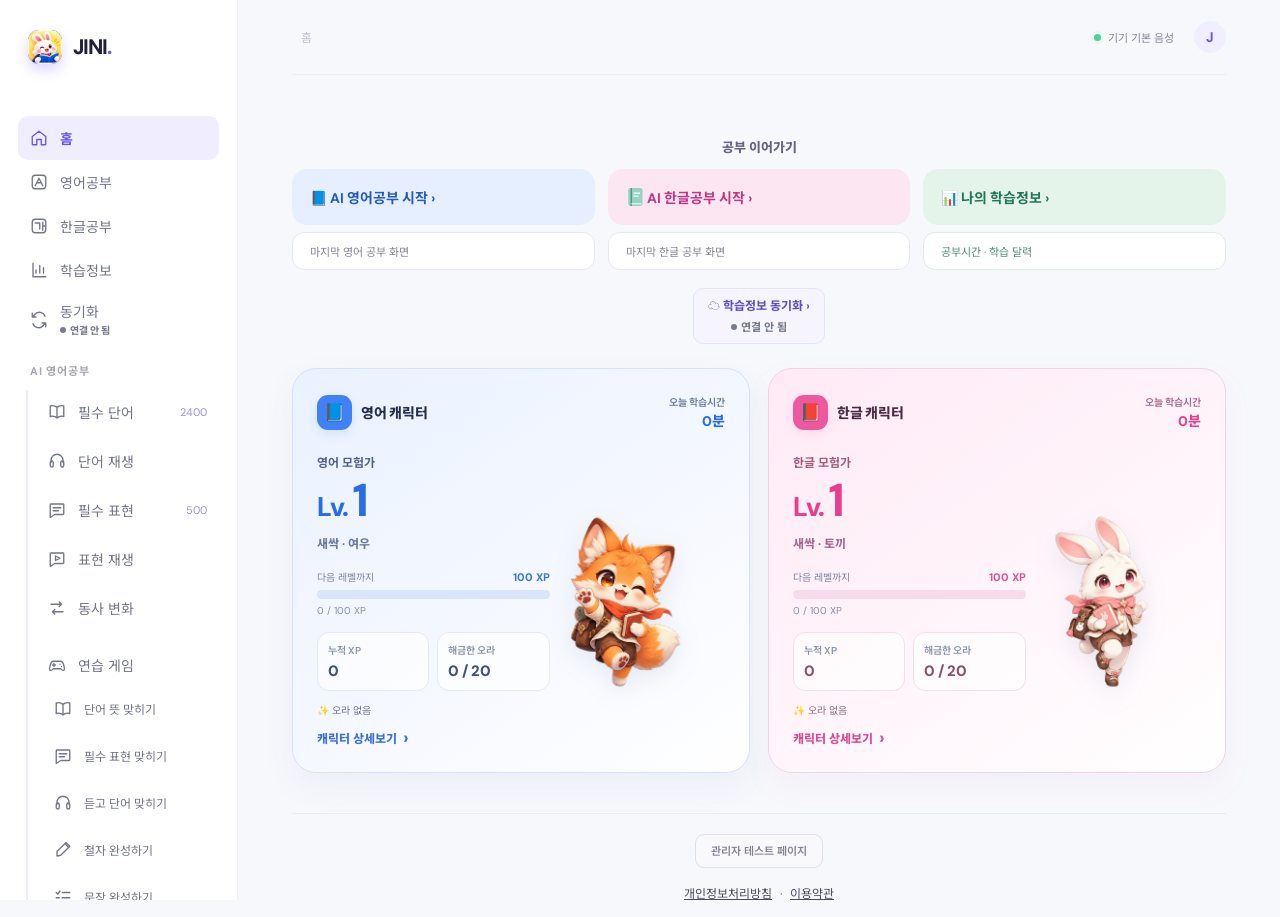
==== index.html @ 2d38d126 "Refresh main page admin script to load petal-only aura test" ====
<!doctype html>
<html lang="ko">
<head>
  <meta charset="utf-8">
  <meta name="viewport" content="width=device-width, initial-scale=1">
  <meta name="theme-color" content="#6958e8">
  <link rel="manifest" href="manifest.webmanifest?v=20261019-bunny-v1">
  <link rel="icon" type="image/svg+xml" href="icons/jini-bunny.svg?v=20261019-bunny-v1">
  <title>JINI — 영어·한글 공부</title>
  <link rel="preconnect" href="https://fonts.googleapis.com">
  <link rel="preconnect" href="https://fonts.gstatic.com" crossorigin>
  <link href="https://fonts.googleapis.com/css2?family=DM+Sans:wght@400;500;600;700;800&family=Noto+Sans+KR:wght@400;500;600;700;800&display=swap" rel="stylesheet">
  <link rel="stylesheet" href="styles.css?v=20261021-home-tabs-info-sync-v1">
  <link rel="stylesheet" href="korean-game.css?v=20261021-page-bottom-spacing-v1">
  <link rel="stylesheet" href="english-game.css?v=20261021-page-bottom-spacing-v1">
  <link rel="stylesheet" href="game-character.css?v=20261018-growth-aura-1">
  <link rel="stylesheet" href="game-character-aura.css?v=20261018-aura-2">
  <link rel="stylesheet" href="game-character-reward.css?v=20261018-reward-demo-v1">
  <link rel="stylesheet" href="home-characters.css?v=20261021-home-time-heading-v2">
  <link rel="stylesheet" href="study-time.css?v=20261021-study-info-tab-visible-v2">
  <link rel="stylesheet" href="jini-chrome-launch.css?v=20261018-number-left-v1">
  <link rel="stylesheet" href="jini-install.css?v=20261018-number-left-v1">
  <link rel="stylesheet" href="jini-address-bar.css?v=20261018-standalone-address-v1">
  <link rel="stylesheet" href="admin-preview.css?v=20261021-admin-footer-v2">
  <link rel="stylesheet" href="english-expressions.css?v=20261021-page-bottom-spacing-v1">
  <link rel="stylesheet" href="opic.css?v=20261021-page-bottom-spacing-v1">
  <link rel="stylesheet" href="opic-mock.css?v=20261021-page-bottom-spacing-v1">
  <link rel="stylesheet" href="jini-sync.css?v=20261021-usage-breakdown-v1">
  <link rel="stylesheet" href="navigation.css?v=20261021-site-data-usage-v1">
</head>
<body>
  <div class="app-shell">
    <aside class="sidebar" data-study="home">
      <a class="brand" href="#" aria-label="JINI 홈">
        <span class="brand-mark"><img class="brand-bunny" src="icons/jini-bunny.svg?v=20261019-bunny-v1" width="34" height="34" alt="" aria-hidden="true"></span>
        <span>JINI<span class="brand-dot">.</span></span>
      </a>

      <nav class="home-nav" aria-label="기본 메뉴">
        <button class="nav-item active" data-page="home">
          <span class="nav-icon" aria-hidden="true"><svg viewBox="0 0 24 24" fill="none" stroke="currentColor" stroke-width="1.8" stroke-linecap="round" stroke-linejoin="round" focusable="false"><path d="m3 10 9-7 9 7v10a1 1 0 0 1-1 1h-5v-7H9v7H4a1 1 0 0 1-1-1Z"/></svg></span><span>홈</span>
        </button>
        <button class="nav-item home-study-shortcut" data-page="study-menu" type="button">
          <span class="nav-icon" aria-hidden="true"><svg viewBox="0 0 24 24" fill="none" stroke="currentColor" stroke-width="1.8" stroke-linecap="round" stroke-linejoin="round" focusable="false"><rect x="3" y="3" width="18" height="18" rx="4"/><path d="m7 17 5-10 5 10M9 13h6"/></svg></span><span>영어공부</span>
        </button>
        <button class="nav-item home-study-shortcut" data-page="ko-study-menu" type="button">
          <span class="nav-icon" aria-hidden="true"><svg viewBox="0 0 24 24" fill="none" stroke="currentColor" stroke-width="1.8" stroke-linecap="round" stroke-linejoin="round" focusable="false"><rect x="3" y="3" width="18" height="18" rx="4"/><path d="M7 8h6v8M17 7v11m0-6h3"/></svg></span><span>한글공부</span>
        </button>
        <button class="nav-item home-study-info-link" data-page="study-info" type="button" aria-label="나의 학습정보 열기">
          <span class="nav-icon" aria-hidden="true"><svg viewBox="0 0 24 24" fill="none" stroke="currentColor" stroke-width="1.8" stroke-linecap="round" stroke-linejoin="round" focusable="false"><path d="M4 3v18h17M8 16v-4m5 4V6m5 10V9"/></svg></span><span>학습정보</span>
        </button>
        <button class="nav-item home-sync-link" data-page="sync" type="button" data-sync-state="disconnected" aria-label="학습정보 동기화 열기">
          <span class="nav-icon" aria-hidden="true"><svg viewBox="0 0 24 24" fill="none" stroke="currentColor" stroke-width="1.8" stroke-linecap="round" stroke-linejoin="round" focusable="false"><path d="M20 7a8 8 0 0 0-14-2L3 8m0-5v5h5M4 17a8 8 0 0 0 14 2l3-3m0 5v-5h-5"/></svg></span>
          <span class="home-sync-label">
            <span class="home-sync-title">동기화</span>
            <small id="jini-sync-menu-status" class="home-sync-status" aria-live="polite">연결 안 됨</small>
          </span>
        </button>
      </nav>
      <div class="menu-label study-menu-label" id="english-menu-label">AI 영어공부</div>
      <nav class="main-nav study-menu" id="english-study-menu" aria-label="AI 영어공부 메뉴">
        <div class="nav-submenu" role="group" aria-label="AI 영어공부 하위 메뉴">
          <button class="nav-item" data-page="vocabulary">
            <span class="nav-icon" aria-hidden="true"><svg viewBox="0 0 24 24" fill="none" stroke="currentColor" stroke-width="1.8" stroke-linecap="round" stroke-linejoin="round" focusable="false"><path d="M12 5v15M3 4c4-1 7 0 9 2 2-2 5-3 9-2v14c-4-1-7 0-9 2-2-2-5-3-9-2Z"/></svg></span><span>필수 단어</span><span class="nav-count" id="nav-total-count">2400</span>
          </button>
          <button class="nav-item" data-page="player">
            <span class="nav-icon" aria-hidden="true"><svg viewBox="0 0 24 24" fill="none" stroke="currentColor" stroke-width="1.8" stroke-linecap="round" stroke-linejoin="round" focusable="false"><path d="M4 14v-3a8 8 0 0 1 16 0v3"/><rect x="3" y="12" width="4" height="8" rx="2"/><rect x="17" y="12" width="4" height="8" rx="2"/></svg></span><span>단어 재생</span>
          </button>
          <button class="nav-item" data-page="english-expressions" type="button">
            <span class="nav-icon" aria-hidden="true"><svg viewBox="0 0 24 24" fill="none" stroke="currentColor" stroke-width="1.8" stroke-linecap="round" stroke-linejoin="round" focusable="false"><path d="M4 4h16a1 1 0 0 1 1 1v12a1 1 0 0 1-1 1H9l-6 4V5a1 1 0 0 1 1-1Z"/><path d="M7 9h10M7 13h7"/></svg></span><span>필수 표현</span><span class="nav-count">500</span>
          </button>
          <button class="nav-item" data-page="english-expression-player" type="button">
            <span class="nav-icon" aria-hidden="true"><svg viewBox="0 0 24 24" fill="none" stroke="currentColor" stroke-width="1.8" stroke-linecap="round" stroke-linejoin="round" focusable="false"><path d="M4 4h16a1 1 0 0 1 1 1v12a1 1 0 0 1-1 1H9l-6 4V5a1 1 0 0 1 1-1Z"/><path d="m10 8 6 3-6 3Z"/></svg></span><span>표현 재생</span>
          </button>
          <button class="nav-item" data-page="verb-forms">
            <span class="nav-icon" aria-hidden="true"><svg viewBox="0 0 24 24" fill="none" stroke="currentColor" stroke-width="1.8" stroke-linecap="round" stroke-linejoin="round" focusable="false"><path d="M4 7h14l-3-3m3 3-3 3M20 17H6l3-3m-3 3 3 3"/></svg></span><span>동사 변화</span>
          </button>
          <div class="practice-menu-group" role="group" data-practice="english" aria-label="연습 게임 유형별 선택">
            <div class="practice-menu-header">
              <button class="nav-item" data-page="english-game" type="button"><span class="nav-icon" aria-hidden="true"><svg viewBox="0 0 24 24" fill="none" stroke="currentColor" stroke-width="1.8" stroke-linecap="round" stroke-linejoin="round" focusable="false"><path d="M7 7h10c3 0 4 3 5 10 0 3-3 3-5 0H7c-2 3-5 3-5 0 1-7 2-10 5-10Z"/><path d="M6 12h4m-2-2v4M16 11h.01M18 14h.01"/></svg></span><span>연습 게임</span></button>
              <button class="practice-menu-toggle" type="button" aria-expanded="false" aria-label="연습 게임 하위 메뉴 열기" aria-controls="english-game-menu-children"><span aria-hidden="true">▾</span></button>
            </div>
            <div class="practice-menu-children" id="english-game-menu-children" role="group" aria-label="연습 게임 하위 메뉴">
              <button class="nav-item practice-menu-child" data-page="english-game" data-game-mode="word" type="button"><span class="nav-icon" aria-hidden="true"><svg viewBox="0 0 24 24" fill="none" stroke="currentColor" stroke-width="1.8" stroke-linecap="round" stroke-linejoin="round" focusable="false"><path d="M12 5v15M3 4c4-1 7 0 9 2 2-2 5-3 9-2v14c-4-1-7 0-9 2-2-2-5-3-9-2Z"/></svg></span><span>단어 뜻 맞히기</span></button>
              <button class="nav-item practice-menu-child" data-page="english-game" data-game-mode="expression" type="button"><span class="nav-icon" aria-hidden="true"><svg viewBox="0 0 24 24" fill="none" stroke="currentColor" stroke-width="1.8" stroke-linecap="round" stroke-linejoin="round" focusable="false"><path d="M4 4h16a1 1 0 0 1 1 1v12a1 1 0 0 1-1 1H9l-6 4V5a1 1 0 0 1 1-1Z"/><path d="M7 9h10M7 13h7"/></svg></span><span>필수 표현 맞히기</span></button>
              <button class="nav-item practice-menu-child" data-page="english-game" data-game-mode="listen" type="button"><span class="nav-icon" aria-hidden="true"><svg viewBox="0 0 24 24" fill="none" stroke="currentColor" stroke-width="1.8" stroke-linecap="round" stroke-linejoin="round" focusable="false"><path d="M4 14v-3a8 8 0 0 1 16 0v3"/><rect x="3" y="12" width="4" height="8" rx="2"/><rect x="17" y="12" width="4" height="8" rx="2"/></svg></span><span>듣고 단어 맞히기</span></button>
              <button class="nav-item practice-menu-child" data-page="english-game" data-game-mode="spelling" type="button"><span class="nav-icon" aria-hidden="true"><svg viewBox="0 0 24 24" fill="none" stroke="currentColor" stroke-width="1.8" stroke-linecap="round" stroke-linejoin="round" focusable="false"><path d="m15 4 5 5M4 20l5-1L21 7l-5-5L4 14Z"/></svg></span><span>철자 완성하기</span></button>
              <button class="nav-item practice-menu-child" data-page="english-game" data-game-mode="sentence" type="button"><span class="nav-icon" aria-hidden="true"><svg viewBox="0 0 24 24" fill="none" stroke="currentColor" stroke-width="1.8" stroke-linecap="round" stroke-linejoin="round" focusable="false"><path d="m3 6 2 2 3-4M11 6h10M3 13h4m4 0h10M3 20h4m4 0h10"/></svg></span><span>문장 완성하기</span></button>
              <button class="nav-item practice-menu-child" data-page="english-game" data-game-mode="speaking" type="button"><span class="nav-icon" aria-hidden="true"><svg viewBox="0 0 24 24" fill="none" stroke="currentColor" stroke-width="1.8" stroke-linecap="round" stroke-linejoin="round" focusable="false"><rect x="9" y="2" width="6" height="13" rx="3"/><path d="M5 10v2a7 7 0 0 0 14 0v-2M12 19v3m-4 0h8"/></svg></span><span>발음·회화 챌린지</span></button>
              <button class="nav-item practice-menu-child" data-page="english-game" data-game-mode="review" type="button"><span class="nav-icon" aria-hidden="true"><svg viewBox="0 0 24 24" fill="none" stroke="currentColor" stroke-width="1.8" stroke-linecap="round" stroke-linejoin="round" focusable="false"><path d="M4 8V3m0 5h5M4 8a9 9 0 1 1-1 8"/><path d="m9 12 2 2 4-4"/></svg></span><span>오답 복습</span></button>
              <button class="nav-item practice-menu-child" data-page="english-game" data-game-mode="remind" type="button"><span class="nav-icon" aria-hidden="true"><svg viewBox="0 0 24 24" fill="none" stroke="currentColor" stroke-width="1.8" stroke-linecap="round" stroke-linejoin="round" focusable="false"><path d="M3 7h16l-3-3m3 3-3 3M21 17H5l3-3m-3 3 3 3"/></svg></span><span>리마인드</span></button>
            </div>
          </div>
          <div class="opic-menu-group" role="group" aria-label="스피킹 대비 학습">
            <div class="opic-menu-header">
              <button class="nav-item" data-page="speaking" type="button">
                <span class="nav-icon" aria-hidden="true"><svg viewBox="0 0 24 24" fill="none" stroke="currentColor" stroke-width="1.8" stroke-linecap="round" stroke-linejoin="round" focusable="false"><rect x="9" y="2" width="6" height="13" rx="3"/><path d="M5 10v2a7 7 0 0 0 14 0v-2M12 19v3m-4 0h8"/></svg></span><span>스피킹 대비</span>
              </button>
              <button class="opic-menu-toggle" type="button" aria-label="스피킹 대비 하위 메뉴 열기" aria-expanded="false" aria-controls="opic-menu-children">
                <span aria-hidden="true">▾</span>
              </button>
            </div>
            <div class="opic-menu-children" id="opic-menu-children" role="group" aria-label="스피킹 대비 하위 메뉴">
              <button class="nav-item opic-menu-child" data-page="opic-basic" type="button">
                <span class="nav-icon" aria-hidden="true"><svg viewBox="0 0 24 24" fill="none" stroke="currentColor" stroke-width="1.8" stroke-linecap="round" stroke-linejoin="round" focusable="false"><path d="m15 4 5 5M4 20l5-1L21 7l-5-5L4 14Z"/></svg></span><span>기초 답변 훈련</span>
              </button>
              <button class="nav-item opic-menu-child" data-page="opic" type="button">
                <span class="nav-icon" aria-hidden="true"><svg viewBox="0 0 24 24" fill="none" stroke="currentColor" stroke-width="1.8" stroke-linecap="round" stroke-linejoin="round" focusable="false"><path d="m3 6 2 2 3-4M11 6h10M3 13h4m4 0h10M3 20h4m4 0h10"/></svg></span><span>주제별 질문 목록</span>
              </button>
              <button class="nav-item opic-menu-child" data-page="opic-mock" type="button">
                <span class="nav-icon" aria-hidden="true"><svg viewBox="0 0 24 24" fill="none" stroke="currentColor" stroke-width="1.8" stroke-linecap="round" stroke-linejoin="round" focusable="false"><circle cx="12" cy="12" r="9"/><path d="M12 7v5l3 2"/></svg></span><span>실전 연습</span><span class="nav-count">15</span>
              </button>
            </div>
          </div>
        </div>
      </nav>
      <div class="menu-label study-menu-label" id="korean-menu-label">AI 한글공부</div>
      <nav class="main-nav study-menu" id="korean-study-menu" aria-label="AI 한글공부 메뉴">
        <div class="nav-submenu" role="group" aria-label="AI 한글공부 하위 메뉴">
          <button class="nav-item" data-page="ko-vocabulary">
            <span class="nav-icon" aria-hidden="true"><svg viewBox="0 0 24 24" fill="none" stroke="currentColor" stroke-width="1.8" stroke-linecap="round" stroke-linejoin="round" focusable="false"><path d="M12 5v15M3 4c4-1 7 0 9 2 2-2 5-3 9-2v14c-4-1-7 0-9 2-2-2-5-3-9-2Z"/></svg></span><span>필수 단어</span><span class="nav-count" id="nav-korean-count">763</span>
          </button>
          <button class="nav-item" data-page="ko-player">
            <span class="nav-icon" aria-hidden="true"><svg viewBox="0 0 24 24" fill="none" stroke="currentColor" stroke-width="1.8" stroke-linecap="round" stroke-linejoin="round" focusable="false"><path d="M4 14v-3a8 8 0 0 1 16 0v3"/><rect x="3" y="12" width="4" height="8" rx="2"/><rect x="17" y="12" width="4" height="8" rx="2"/></svg></span><span>단어 재생</span>
          </button>
          <button class="nav-item" data-page="ko-expressions">
            <span class="nav-icon" aria-hidden="true"><svg viewBox="0 0 24 24" fill="none" stroke="currentColor" stroke-width="1.8" stroke-linecap="round" stroke-linejoin="round" focusable="false"><path d="M4 4h16a1 1 0 0 1 1 1v12a1 1 0 0 1-1 1H9l-6 4V5a1 1 0 0 1 1-1Z"/><path d="M7 9h10M7 13h7"/></svg></span><span>일상생활 표현</span><span class="nav-count" id="nav-korean-expression-count">700</span>
          </button>
          <button class="nav-item" data-page="ko-expression-player">
            <span class="nav-icon" aria-hidden="true"><svg viewBox="0 0 24 24" fill="none" stroke="currentColor" stroke-width="1.8" stroke-linecap="round" stroke-linejoin="round" focusable="false"><path d="M4 4h16a1 1 0 0 1 1 1v12a1 1 0 0 1-1 1H9l-6 4V5a1 1 0 0 1 1-1Z"/><path d="m10 8 6 3-6 3Z"/></svg></span><span>표현 재생</span>
          </button>
          <div class="practice-menu-group" role="group" data-practice="korean" aria-label="연습 게임 유형별 선택">
            <div class="practice-menu-header">
              <button class="nav-item" data-page="ko-game" type="button"><span class="nav-icon" aria-hidden="true"><svg viewBox="0 0 24 24" fill="none" stroke="currentColor" stroke-width="1.8" stroke-linecap="round" stroke-linejoin="round" focusable="false"><path d="M7 7h10c3 0 4 3 5 10 0 3-3 3-5 0H7c-2 3-5 3-5 0 1-7 2-10 5-10Z"/><path d="M6 12h4m-2-2v4M16 11h.01M18 14h.01"/></svg></span><span>연습 게임</span></button>
              <button class="practice-menu-toggle" type="button" aria-expanded="false" aria-label="연습 게임 하위 메뉴 열기" aria-controls="korean-game-menu-children"><span aria-hidden="true">▾</span></button>
            </div>
            <div class="practice-menu-children" id="korean-game-menu-children" role="group" aria-label="연습 게임 하위 메뉴">
              <button class="nav-item practice-menu-child" data-page="ko-game" data-game-mode="word" type="button"><span class="nav-icon" aria-hidden="true"><svg viewBox="0 0 24 24" fill="none" stroke="currentColor" stroke-width="1.8" stroke-linecap="round" stroke-linejoin="round" focusable="false"><path d="M12 5v15M3 4c4-1 7 0 9 2 2-2 5-3 9-2v14c-4-1-7 0-9 2-2-2-5-3-9-2Z"/></svg></span><span>단어 뜻 맞히기</span></button>
              <button class="nav-item practice-menu-child" data-page="ko-game" data-game-mode="sound" type="button"><span class="nav-icon" aria-hidden="true"><svg viewBox="0 0 24 24" fill="none" stroke="currentColor" stroke-width="1.8" stroke-linecap="round" stroke-linejoin="round" focusable="false"><path d="M4 14v-3a8 8 0 0 1 16 0v3"/><rect x="3" y="12" width="4" height="8" rx="2"/><rect x="17" y="12" width="4" height="8" rx="2"/></svg></span><span>발음 듣고 맞히기</span></button>
              <button class="nav-item practice-menu-child" data-page="ko-game" data-game-mode="pron" type="button"><span class="nav-icon" aria-hidden="true"><svg viewBox="0 0 24 24" fill="none" stroke="currentColor" stroke-width="1.8" stroke-linecap="round" stroke-linejoin="round" focusable="false"><rect x="9" y="2" width="6" height="13" rx="3"/><path d="M5 10v2a7 7 0 0 0 14 0v-2M12 19v3m-4 0h8"/></svg></span><span>발음 따라 말하기</span></button>
              <button class="nav-item practice-menu-child" data-page="ko-game" data-game-mode="dialog" type="button"><span class="nav-icon" aria-hidden="true"><svg viewBox="0 0 24 24" fill="none" stroke="currentColor" stroke-width="1.8" stroke-linecap="round" stroke-linejoin="round" focusable="false"><path d="M4 4h16a1 1 0 0 1 1 1v12a1 1 0 0 1-1 1H9l-6 4V5a1 1 0 0 1 1-1Z"/><path d="M7 9h10M7 13h7"/></svg></span><span>실전 회화</span></button>
              <button class="nav-item practice-menu-child" data-page="ko-game" data-game-mode="review" type="button"><span class="nav-icon" aria-hidden="true"><svg viewBox="0 0 24 24" fill="none" stroke="currentColor" stroke-width="1.8" stroke-linecap="round" stroke-linejoin="round" focusable="false"><path d="M4 8V3m0 5h5M4 8a9 9 0 1 1-1 8"/><path d="m9 12 2 2 4-4"/></svg></span><span>오답 복습</span></button>
              <button class="nav-item practice-menu-child" data-page="ko-game" data-game-mode="remind" type="button"><span class="nav-icon" aria-hidden="true"><svg viewBox="0 0 24 24" fill="none" stroke="currentColor" stroke-width="1.8" stroke-linecap="round" stroke-linejoin="round" focusable="false"><path d="M3 7h16l-3-3m3 3-3 3M21 17H5l3-3m-3 3 3 3"/></svg></span><span>리마인드</span></button>
            </div>
          </div>
        </div>
      </nav>

      <div class="sidebar-note">
        <span class="note-icon">✦</span>
        <strong>매일 조금씩</strong>
        <p>오늘의 단어를 듣고<br>소리 내어 따라 해 보세요.</p>
      </div>
      <div class="sidebar-foot" id="sidebar-foot">YOUR DAILY ENGLISH<br><span>기초부터 차근차근</span></div>
    </aside>

    <main class="main-content">
      <div class="jini-address-bar" id="jini-address-bar" role="navigation" aria-label="JINI 앱 주소창" hidden>
        <button class="jini-address-icon" id="jini-address-back" type="button" aria-label="이전 페이지" title="뒤로가기">‹</button>
        <form class="jini-address-form" id="jini-address-form" aria-label="웹 주소 입력 및 이동">
          <input class="jini-address-field" id="jini-address-input" type="text" inputmode="url" aria-label="웹 주소" spellcheck="false" autocomplete="off" autocapitalize="off" autocorrect="off" value="https://16jweb.github.io/JINI/">
          <button class="jini-address-go" type="submit" aria-label="입력한 주소로 이동" title="주소로 이동">이동</button>
        </form>
        <button class="jini-address-icon" id="jini-address-reload" type="button" aria-label="새로고침" title="새로고침">↻</button>
        <button class="jini-address-icon" id="jini-address-copy" type="button" aria-label="현재 주소 복사" title="주소 복사">⧉</button>
        <p class="jini-address-feedback" id="jini-address-feedback" role="status" aria-live="polite"></p>
      </div>
      <header class="topbar">
        <div class="topbar-start">
          <div class="breadcrumb"><span class="breadcrumb-root" id="breadcrumb-section">홈</span><span id="breadcrumb-divider" hidden> / </span><strong id="breadcrumb-level"></strong></div>
        </div>
        <div class="top-actions">
          <button class="study-sync-link" data-page="sync" type="button" data-sync-state="disconnected" aria-label="학습정보 동기화 열기"><span>☁ 동기화</span><small id="study-sync-status" class="home-sync-status" aria-live="polite">연결 안 됨</small></button>
          <span class="voice-status"><i></i> 기기 기본 음성</span>
          <button class="profile" aria-label="프로필">J</button>
        </div>
      </header>

      <section class="home-section" id="home-section">
        <div class="jini-home-wrap">
          <div class="jini-home-tools" role="group" aria-label="브라우저 및 홈 화면 바로가기">
          <div id="jini-chrome-launch" class="jini-chrome-launch" hidden>
            <div class="jini-chrome-intro" hidden>
              <strong>🔊 음성 학습은 Chrome 브라우저를 권장해요</strong>
              <p>재생이 끊기거나 반복 횟수가 달라지면 Chrome에서 열어 보세요.</p>
              <p id="jini-kakao-notice" hidden>카카오톡 내부 브라우저에서는 음성 재생이 불안정할 수 있어요.</p>
            </div>
            <a id="jini-open-chrome" class="jini-chrome-open" href="https://16jweb.github.io/JINI/" aria-label="1. 크롬에서 열기">1. 🌐 크롬에서 열기</a>
            <div id="jini-chrome-help" class="jini-chrome-help" hidden>
              <p>Chrome이 열리지 않나요? 카카오톡 화면의 <b>⋯ 메뉴 → 다른 브라우저로 열기</b>를 선택하거나, 링크를 복사해 Chrome 주소창에 붙여넣어 주세요.</p>
              <button id="jini-chrome-copy" class="jini-chrome-copy" type="button">🔗 링크 복사</button>
              <span id="jini-chrome-copy-status" class="jini-chrome-copy-status" role="status" aria-live="polite"></span>
            </div>
          </div>
          <div id="jini-install-panel" class="jini-install-panel" hidden>
            <div class="jini-install-copy" hidden>
              <strong>📲 JINI를 휴대폰 홈 화면에 추가하세요</strong>
              <span>앱처럼 아이콘을 눌러 바로 공부할 수 있어요.</span>
            </div>
            <button type="button" id="jini-install-button" class="jini-install-button">2. ＋ 홈 화면에 추가</button>
            <div id="jini-install-guide" class="jini-install-guide" hidden>
              <p id="jini-install-guide-text"></p>
              <span id="jini-install-status" class="jini-install-status" role="status" aria-live="polite"></span>
            </div>
          </div>
          </div>
          <strong class="jini-home-actions-title">공부 이어가기</strong>
          <div class="home-study-tabs" role="group" aria-label="공부할 언어 선택">
            <div class="home-study-choice">
              <button class="home-start-button" id="start-learning" type="button" data-page="study-menu">📘 AI 영어공부 시작 ›</button>
              <button class="home-resume-button" id="resume-english-study" type="button" data-resume-study="english">마지막 영어 공부 화면</button>
            </div>
            <div class="home-study-choice">
              <button class="home-start-button" id="start-korean-learning" type="button" data-page="ko-study-menu"><span class="korean-book-icon" aria-hidden="true"><svg viewBox="0 0 24 28" fill="none" focusable="false"><rect x="3" y="2" width="19" height="24" rx="3" fill="#99d2c2"/><path d="M7 2v24" stroke="#4d9e89" stroke-width="2"/><path d="M11 9h7M11 13h5" stroke="#f1fcf7" stroke-width="2" stroke-linecap="round"/><path d="M8 23h12" stroke="#d9f0e7" stroke-width="2" stroke-linecap="round"/></svg></span> AI 한글공부 시작 ›</button>
              <button class="home-resume-button" id="resume-korean-study" type="button" data-resume-study="korean">마지막 한글 공부 화면</button>
            </div>
            <div class="home-study-choice">
              <button class="home-start-button" id="open-study-info" type="button" data-page="study-info">📊 나의 학습정보 ›</button>
              <button class="home-resume-button" type="button" data-page="study-info">공부시간 · 학습 달력</button>
            </div>
          </div>
          <button class="home-sync-quicklink" type="button" data-page="sync" data-sync-state="disconnected" aria-label="학습정보 동기화 열기">
            <span class="home-sync-quicklink-title">☁ 학습정보 동기화 ›</span>
            <small id="jini-sync-home-status" class="home-sync-status" aria-live="polite">연결 안 됨</small>
          </button>
          <div class="jini-home-character-grid" aria-label="나의 영어·한글 캐릭터">
            <div class="jgc-home-slot" id="jini-home-character-english" data-jini-character-panel="english" data-jini-character-home="true"></div>
            <div class="jgc-home-slot" id="jini-home-character-korean" data-jini-character-panel="korean" data-jini-character-home="true"></div>
          </div>
          <div class="jini-home-admin-footer">
            <button id="jini-admin-entry" type="button" aria-haspopup="dialog" aria-controls="jini-admin-dialog">관리자 테스트 페이지</button>
          </div>
        </div>
      </section>

<section class="study-hub" id="english-study-hub" aria-label="영어공부 학습 메뉴" hidden>
  <button class="bookmark-button" data-page="home" type="button">← 홈</button>
  <p class="study-hub-eyebrow">📘 영어공부</p>
  <p class="study-hub-intro">원하는 메뉴를 골라 시작하세요. 마지막 학습 위치는 그대로 기억해요.</p>
  <div class="study-hub-grid"><button class="study-hub-card" data-page="vocabulary" type="button"><span class="study-hub-icon" aria-hidden="true">📘</span><span class="study-hub-copy"><strong>필수 단어</strong><small>전체·초등·중등·고등 단어 공부</small></span><span class="study-hub-arrow" aria-hidden="true">›</span></button>
<button class="study-hub-card" data-page="player" type="button"><span class="study-hub-icon" aria-hidden="true">♫</span><span class="study-hub-copy"><strong>단어 재생</strong><small>학년별 단어를 듣고 따라 하기</small></span><span class="study-hub-arrow" aria-hidden="true">›</span></button>
<button class="study-hub-card" data-page="english-expressions" type="button"><span class="study-hub-icon" aria-hidden="true">💬</span><span class="study-hub-copy"><strong>필수 표현</strong><small>상황별 표현과 예문 공부</small></span><span class="study-hub-arrow" aria-hidden="true">›</span></button>
<button class="study-hub-card" data-page="english-expression-player" type="button"><span class="study-hub-icon" aria-hidden="true">▶</span><span class="study-hub-copy"><strong>표현 재생</strong><small>표현·뜻·예문을 순서대로 듣기</small></span><span class="study-hub-arrow" aria-hidden="true">›</span></button>
<button class="study-hub-card" data-page="verb-forms" type="button"><span class="study-hub-icon" aria-hidden="true">↻</span><span class="study-hub-copy"><strong>동사 변화</strong><small>기본형부터 과거·과거분사까지</small></span><span class="study-hub-arrow" aria-hidden="true">›</span></button>
<button class="study-hub-card" data-page="english-game" type="button"><span class="study-hub-icon" aria-hidden="true">🎮</span><span class="study-hub-copy"><strong>연습 게임</strong><small>뜻·듣기·철자·회화 연습</small></span><span class="study-hub-arrow" aria-hidden="true">›</span></button>
<button class="study-hub-card" data-page="speaking" type="button"><span class="study-hub-icon" aria-hidden="true">🎤</span><span class="study-hub-copy"><strong>스피킹 대비</strong><small>기초 답변·주제별 질문·실전 연습</small></span><span class="study-hub-arrow" aria-hidden="true">›</span></button></div>
</section>
<section class="study-hub" id="korean-study-hub" aria-label="한글공부 학습 메뉴" hidden>
  <button class="bookmark-button" data-page="home" type="button">← 홈</button>
  <p class="study-hub-eyebrow"><span class="korean-book-icon" aria-hidden="true"><svg viewBox="0 0 24 28" fill="none" focusable="false"><rect x="3" y="2" width="19" height="24" rx="3" fill="#99d2c2"/><path d="M7 2v24" stroke="#4d9e89" stroke-width="2"/><path d="M11 9h7M11 13h5" stroke="#f1fcf7" stroke-width="2" stroke-linecap="round"/><path d="M8 23h12" stroke="#d9f0e7" stroke-width="2" stroke-linecap="round"/></svg></span> 한글공부</p>
  <p class="study-hub-intro">원하는 메뉴를 골라 시작하세요. 마지막 학습 위치는 그대로 기억해요.</p>
  <div class="study-hub-grid"><button class="study-hub-card" data-page="ko-vocabulary" type="button"><span class="study-hub-icon" aria-hidden="true"><span class="korean-book-icon" aria-hidden="true"><svg viewBox="0 0 24 28" fill="none" focusable="false"><rect x="3" y="2" width="19" height="24" rx="3" fill="#99d2c2"/><path d="M7 2v24" stroke="#4d9e89" stroke-width="2"/><path d="M11 9h7M11 13h5" stroke="#f1fcf7" stroke-width="2" stroke-linecap="round"/><path d="M8 23h12" stroke="#d9f0e7" stroke-width="2" stroke-linecap="round"/></svg></span></span><span class="study-hub-copy"><strong>필수 단어</strong><small>한국어 단어와 베트남어 뜻 공부</small></span><span class="study-hub-arrow" aria-hidden="true">›</span></button>
<button class="study-hub-card" data-page="ko-player" type="button"><span class="study-hub-icon" aria-hidden="true">♫</span><span class="study-hub-copy"><strong>단어 재생</strong><small>한국어 발음을 듣고 따라 하기</small></span><span class="study-hub-arrow" aria-hidden="true">›</span></button>
<button class="study-hub-card" data-page="ko-expressions" type="button"><span class="study-hub-icon" aria-hidden="true">💬</span><span class="study-hub-copy"><strong>일상생활 표현</strong><small>생활 속 한국어 표현과 번역 공부</small></span><span class="study-hub-arrow" aria-hidden="true">›</span></button>
<button class="study-hub-card" data-page="ko-expression-player" type="button"><span class="study-hub-icon" aria-hidden="true">▶</span><span class="study-hub-copy"><strong>표현 재생</strong><small>한국어 표현을 순서대로 듣기</small></span><span class="study-hub-arrow" aria-hidden="true">›</span></button>
<button class="study-hub-card" data-page="ko-game" type="button"><span class="study-hub-icon" aria-hidden="true">🎮</span><span class="study-hub-copy"><strong>연습 게임</strong><small>단어·발음·회화 연습</small></span><span class="study-hub-arrow" aria-hidden="true">›</span></button></div>
</section>
      <section class="jst-section" id="jini-study-info-section" hidden>
        <div id="jini-study-time-root"></div>
      </section>

      <section id="jini-sync-page" class="jsy-home-page" aria-label="학습정보 동기화" hidden>
        <button id="sync-back-button" class="bookmark-button" type="button" style="min-height:36px;margin:12px 0 4px;font-size:12px">← 이전 페이지</button>
      <section class="jsy-section" id="jini-sync-section" aria-labelledby="jsy-title">
        <div class="jsy-head">
          <h1 id="jsy-title">↻ 학습정보 동기화</h1>
          <p>Google Drive를 통해 휴대폰과 컴퓨터의 학습기록을 안전하게 보관하고 이어서 공부하세요.</p>
        </div>
        <div class="jsy-card jsy-info">
          <h2>☁ Google Drive 자동 동기화</h2>
          <ul class="jsy-list">
            <li>영어·한글 학습 진도 및 일별·월별 학습시간</li>
            <li>캐릭터 레벨, XP, 보상 및 꾸미기 정보</li>
            <li>크롬 사이트 데이터를 삭제해도 Drive에 백업된 기록 복원 가능</li>
          </ul>
          <p class="jsy-muted">Google Drive에 연결하면 학습기록이 처음 변경된 시점부터 5분 동안 모아 한 번에 동기화합니다. 추가 변경으로 5분 대기시간이 늘어나지 않으며, 변경사항이 없을 때는 마지막 확인 이후 약 10분마다 Drive를 확인합니다. 다른 앱에서 돌아왔을 때도 마지막 확인 후 10분 이상 지났으면 최신 기록을 확인합니다. 홈의 동기화 화면을 계속 열어 둘 필요는 없습니다. 인증이 만료되면 Google 재연결이 필요하며, 서로 다른 문제의 학습기록은 중복 XP 없이 자동 병합하며, 캐릭터·설정 등 안전하게 합칠 수 없는 변경은 확인 후 처리합니다.</p>
        </div>
        <div class="jsy-card">
          <h2>동기화 연결 상태</h2>
          <div class="jsy-status-row"><span class="jsy-label">Google Drive</span><span id="jsy-state" class="jsy-pill">연결 안 됨</span></div>
          <div id="jsy-expired-notice" class="jsy-expired-notice" role="status" aria-live="polite" hidden>
            <strong>⚠ 동기화 인증이 만료됐어요</strong>
            <p id="jsy-unbacked-xp"></p>
            <p id="jsy-unbacked-xp-detail" class="jsy-muted"></p>
            <p class="jsy-muted">학습 기록은 이 기기에 저장되어 있어요. 마지막으로 확인한 Drive 백업을 기준으로 비교해요.</p>
            <button id="jsy-expired-reconnect" class="jsy-btn" type="button">Google 다시 연결</button>
          </div>
          <div class="jsy-status-row" id="jsy-learning-status-row"><span class="jsy-label">학습정보 확인</span><strong id="jsy-auto">확인 불가</strong></div>
          <div class="jsy-status-row"><span class="jsy-label">마지막 동기화</span><strong id="jsy-last">기록 없음</strong></div>
          <div class="jsy-status-row"><span class="jsy-label">Drive 백업 파일 용량</span><strong id="jsy-backup-size">Google 연결 후 확인</strong></div>
          <div class="jsy-data-audit" aria-label="Google Drive 데이터 비교">
            <strong>학습정보 실제 저장 상태 확인</strong>
            <p>연결됨은 Google 로그인 상태예요. 아래에서 XP·레벨·학습시간·캐릭터를 비교해야 복원 여부를 알 수 있어요.</p>
          <div id="jsy-message" class="jsy-message" role="status" aria-live="polite" hidden></div>
            <div class="jsy-audit-item"><span>이 기기의 학습기록</span><div id="jsy-local-summary">확인 중</div></div>
            <div class="jsy-audit-item"><span>Google Drive 백업</span><div id="jsy-remote-summary">Google 연결 후 확인</div></div>
            <p id="jsy-compare-note" class="jsy-muted">기존 기기에서 기록이 보이는지 먼저 확인하세요.</p>
          <div id="jsy-conflict" class="jsy-conflict" hidden>
            <strong>기기 간 학습기록이 달라요</strong>
            <p id="jsy-differences"></p>
            <p id="jsy-conflict-text">어느 기록을 사용할지 선택하세요.</p>
            <div class="jsy-buttons">
              <button id="jsy-use-drive" class="jsy-btn" type="button">Drive 기록 사용</button>
              <button id="jsy-use-local" class="jsy-btn" type="button">이 기기 기록 사용</button>
            </div>
          </div>
          </div>
          <div class="jsy-buttons">
            <button id="jsy-connect" class="jsy-btn primary" type="button">
              <span id="jsy-connect-label">↻ 동기화 하기</span>
              <small id="jsy-connect-progress" class="jsy-btn-progress" role="status" aria-live="polite" hidden>동기화 중…</small>
            </button>
            <button id="jsy-disconnect" class="jsy-btn" type="button" disabled>
              <span>⤬ 동기화 해제</span>
              <small id="jsy-disconnect-progress" class="jsy-btn-progress" role="status" aria-live="polite" hidden>해제 중…</small>
            </button>
          </div>
          <div id="jsy-config" class="jsy-config">Google Drive 자동 동기화는 <strong>Google OAuth 클라이언트 ID 설정 후</strong> 사용할 수 있습니다. 현재 기기의 학습기록은 그대로 유지됩니다.</div>
        </div>
        <div class="jsy-card">
          <h2>데이터 백업 관리</h2>
          <p class="jsy-muted">백업 데이터는 연결된 Google Drive에 저장됩니다.</p>
          <div class="jsy-buttons">
            <button id="jsy-backup" class="jsy-btn primary" type="button" disabled>☁ 지금 백업하기</button>
            <button id="jsy-restore" class="jsy-btn" type="button" disabled>↓ 백업 복원</button>
          </div>
          <button id="jsy-delete" class="jsy-btn danger" type="button" disabled>🗑 백업 데이터 삭제</button>
          <div id="jsy-confirm" class="jsy-confirm" hidden>
            <strong id="jsy-confirm-title">확인</strong>
            <p id="jsy-confirm-body"></p>
            <div class="jsy-buttons"><button id="jsy-cancel" class="jsy-btn" type="button">취소</button><button id="jsy-confirm-yes" class="jsy-btn danger" type="button">확인</button></div>
          </div>
          <details class="jsy-local-tools">
            <summary>인터넷 없이 파일로 직접 백업·복원</summary>
            <p class="jsy-muted">Google Drive 연결과 관계없이 현재 기기 학습정보를 파일로 내려받거나, 이전에 저장한 JSON 백업을 불러올 수 있습니다.</p>
            <div class="jsy-buttons"><button id="jsy-save-local" class="jsy-btn" type="button">JSON 파일 저장</button><label class="jsy-btn" style="text-align:center" for="jsy-load-local">JSON 파일 불러오기</label><input id="jsy-load-local" type="file" accept=".json,application/json" hidden></div>
          </details>
        </div>
        <div class="jsy-card">
          <h2>📁 Google Drive 저장 위치</h2>
          <div class="jsy-path">내 드라이브 &gt; <strong>JINI</strong><div class="jsy-path-file">📄 jini-backup.json</div></div>
          <p class="jsy-muted">동기화 연결 후 Google Drive의 '내 드라이브/JINI' 폴더에 저장합니다.</p>
          <a class="jsy-link" href="https://drive.google.com/drive/my-drive" target="_blank" rel="noopener noreferrer">Google Drive 열기 ↗</a>
        </div>
        <div class="jsy-card" aria-labelledby="jsy-usage-title">
          <div class="jsy-usage-header"><h2 id="jsy-usage-title">JINI 인터넷 데이터 사용량</h2><button id="jini-network-usage-refresh" class="jsy-btn jsy-usage-refresh" type="button" aria-label="인터넷 사용량 새로고침">↻ 새로고침</button></div>
          <div id="jini-network-usage-root">이 브라우저에서 오늘 사용한 데이터를 집계하고 있어요.</div>
        </div>
      </section>
      </section>



      <section class="vocabulary-section" hidden>
        <div class="section-heading">
          <div>
            <h1 class="page-title" id="section-title">필수 단어</h1>
            <div class="result-count" id="result-count"></div>
          </div>
          <label class="search-box">
            <span aria-hidden="true">⌕</span>
            <input id="search-input" type="search" placeholder="단어 또는 뜻 검색" autocomplete="off" aria-label="단어 또는 뜻 검색">
            <button class="search-clear" id="clear-search" type="button" aria-label="단어 검색어 지우기">×</button>
            <kbd>/</kbd>
          </label>
        </div>

        <div class="filter-row" id="vocabulary-filter-row">
          <div class="filters" id="vocabulary-filters" aria-label="단어 수준 필터">
            <button class="filter-chip selected" data-level="all">전체 <span class="chip-count" id="count-all">2400</span></button>
            <button class="filter-chip" data-level="초등">초등 <span class="chip-count" id="count-elementary">800</span></button>
            <button class="filter-chip" data-level="중등">중등 <span class="chip-count" id="count-middle">800</span></button>
            <button class="filter-chip" data-level="고등">고등 <span class="chip-count" id="count-high">800</span></button>
          </div>
          <div class="filters" id="korean-vocabulary-filters" aria-label="한글 학습 항목 수" hidden>
            <button class="filter-chip selected" type="button">전체 <span class="chip-count" id="korean-list-count"></span></button>
          </div>
          <div class="list-hint" id="vocabulary-hint"><span class="audio-mini">▶</span> 스피커를 눌러 발음을 들어 보세요</div>
        </div>

        <div class="bookmark-toolbar" aria-label="단어장 책갈피">
          <button class="bookmark-button" id="bookmark-current-page" type="button">☆ 이 페이지 책갈피</button>
          <div class="bookmark-list" id="vocabulary-bookmarks" aria-live="polite"></div>
        </div>

        <div class="vocabulary-item-navigation" id="vocabulary-item-navigation">
          <select class="player-item-select" id="vocabulary-item-select" aria-label="번호로 단어 이동"></select>
        </div>

        <div class="word-list" id="word-list" aria-live="polite"></div>
        <div class="empty-state" id="empty-state" hidden>
          <span>⌕</span><strong>검색 결과가 없어요</strong><p>다른 단어 또는 뜻으로 검색해 보세요.</p>
        </div>
        <div class="pagination" id="pagination"></div>
      </section>

      <section class="player-section" id="player-section" hidden>
        <div class="player-heading">
          <span class="eyebrow section-eyebrow">LISTEN &amp; LEARN</span>
          <h1 class="page-title" id="player-heading-title">단어 재생</h1>
          <p id="player-heading-description">학년과 재생 내용을 선택하고 시작해 보세요.</p>
          <button class="bookmark-button" id="open-language-packs" type="button" data-page="ko-language-packs" hidden>↓ 베트남어 음성 설정</button>
        </div>
        <div class="player-levels" id="player-levels" role="group" aria-label="재생할 단어 수준 선택">
          <button class="player-level selected" data-player-level="초등">초등 <span id="player-count-elementary">800개</span></button>
          <button class="player-level" data-player-level="중등">중등 <span id="player-count-middle">800개</span></button>
          <button class="player-level" data-player-level="고등">고등 <span id="player-count-high">800개</span></button>
        </div>
        <div class="bookmark-toolbar player-bookmark-toolbar" aria-label="저장한 단어·표현 책갈피" hidden>
          <div class="bookmark-list" id="player-bookmarks" aria-live="polite"></div>
        </div>
        <div class="player-levels player-categories" id="player-categories" role="group" aria-label="재생할 분류 선택" hidden></div>
        <div class="player-mode-options" role="group" aria-label="단어 재생 내용 선택">
          <span>재생 내용</span>
          <button class="player-mode-button" data-player-mode="word-meaning" type="button">단어 + 뜻</button>
          <button class="player-mode-button selected" data-player-mode="word-meaning-example" type="button">단어 + 뜻 + 예문</button>
        </div>
        <div class="player-card" id="player-card">
          <div class="player-card-top">
            <span class="word-level" id="player-level-label">초등</span>
            <div class="player-progress-tools">
              <span class="player-progress" id="player-progress">재생 버튼을 눌러 시작하세요</span>
              <select class="player-item-select" id="player-item-select" aria-label="번호로 단어 이동"></select>
            </div>
          </div>
          <div class="player-word" id="player-word">apple</div>
          <div class="player-pronunciation-vi" id="player-vietnamese-pronunciation" hidden></div>
          <div class="player-ipa" id="player-ipa">/ˈæpəl/</div>
          <div class="player-meaning" id="player-meaning">사과</div>
          <div class="player-other-senses" id="player-other-senses"></div>
          <div class="player-example" id="player-example">I eat an apple after school.</div>
          <div class="player-example-translation" id="player-example-translation"></div>
          <div class="player-example-extra" id="player-example-extra"></div>
          <div class="player-status" id="player-status" aria-live="polite">학년을 고르고 재생을 시작해 보세요.</div>
          <div class="player-controls-dock">
            <div class="player-controls">
              <button class="control-button secondary" id="previous-word" type="button" aria-label="이전 단어">‹</button>
              <button class="control-button primary" id="toggle-playback" type="button">▶ <span>재생</span></button>
              <button class="control-button secondary" id="next-word" type="button" aria-label="다음 단어">›</button>
              <button class="control-button secondary player-bookmark-control" id="bookmark-current-word" type="button" aria-label="현재 단어 책갈피 저장" aria-pressed="false" title="현재 단어 책갈피 저장">☆</button>
            </div>
            <div class="player-progress-track"><span id="player-progress-bar"></span></div>
          </div>
        </div>
      </section>

      <section class="ee-section" id="english-expressions-section" hidden>
        <div class="ee-heading">
          <div>
            <span class="eyebrow section-eyebrow">ESSENTIAL ENGLISH EXPRESSIONS</span>
            <h1 class="page-title">필수 표현</h1>
            <p>일상·직장·스피킹·여행·인간관계 필수 표현 500개를 공부해요. 카드를 누르면 표현·뜻·영어 예문·해석이 차례로 재생돼요.</p>
          </div>
          <span class="ee-count" id="ee-count">500개 표현</span>
        </div>
        <div class="ee-search-wrap">
          <input id="ee-search" type="search" placeholder="표현·뜻·예문 검색" autocomplete="off" aria-label="필수 표현 검색">
          <button id="ee-search-clear" type="button" aria-label="필수 표현 검색어 지우기">지우기</button>
        </div>
        <div id="ee-categories" class="ee-categories" role="group" aria-label="표현 분류"></div>
        <div class="vocabulary-item-navigation ee-item-navigation">
          <select class="player-item-select ee-item-select" id="ee-item-select" aria-label="번호로 표현 이동">
            <option value="">번호로 표현 이동</option>
          </select>
        </div>
        <p class="ee-status" id="ee-status" role="status" aria-live="polite"></p>
        <div class="ee-list" id="jini-essential-expressions"></div>
        <div class="pagination ee-pagination" id="ee-pagination" aria-label="표현 페이지 이동"></div>
      </section>

      <section class="verb-forms-section" id="verb-forms-section" hidden>
        <div class="player-heading">
          <span class="eyebrow section-eyebrow">VERB FORMS</span>
          <h1 class="page-title">동사 변화표</h1>
          <p>기본 동사를 먼저 익히고, 생활·대화·활동과 관련된 동사를 묶어서 학습해요. 행을 누르면 변화형과 뜻을 들려드려요.</p>
        </div>
        <div class="verb-auto-toolbar">
          <button class="bookmark-button" id="auto-play-verbs" type="button" aria-pressed="false">▶ 동사 변화 자동 재생</button>
        </div>
        <div class="verb-auto-current" id="verb-auto-current" hidden aria-label="자동 재생 중인 동사">
          <div class="verb-table-wrap">
            <table class="verb-table">
              <tbody id="verb-auto-current-row"></tbody>
            </table>
          </div>
        </div>
        <p class="verb-auto-status" id="verb-auto-status" aria-live="polite"></p>
        <label class="search-box verb-search">
          <span aria-hidden="true">⌕</span>
          <input id="verb-search-input" type="search" placeholder="동사 또는 뜻 검색" autocomplete="off" aria-label="동사 또는 뜻 검색">
          <button class="search-clear" id="clear-verb-search" type="button" aria-label="동사 검색어 지우기">×</button>
        </label>
        <div class="verb-table-summary">
          <span>현재형은 동사원형 기준입니다.</span>
          <strong id="verb-result-count" aria-live="polite"></strong>
        </div>
        <div class="verb-table-wrap">
          <table class="verb-table">
            <thead>
              <tr>
                <th scope="col">뜻</th>
                <th scope="col">현재형</th>
                <th scope="col">과거형</th>
                <th scope="col">과거분사</th>
              </tr>
            </thead>
            <tbody id="verb-table-body"></tbody>
          </table>
          <p class="verb-empty" id="verb-empty" hidden>검색 결과가 없습니다. 다른 동사나 뜻으로 검색해 보세요.</p>
        </div>
        <p class="verb-note">불규칙 동사는 과거형과 과거분사를 함께 익혀 보세요. 규칙 동사는 보통 동사원형에 <b>-ed</b>를 붙입니다.</p>
      </section>

      <section class="speaking-section opic-section" id="speaking-section" hidden>
        <div class="player-heading">
          <span class="eyebrow section-eyebrow">ENGLISH SPEAKING PRACTICE</span>
          <h1 class="page-title">스피킹 대비</h1>
          <p>OPIc·토익스피킹을 준비하는 첫걸음. 우선 기초 답변부터 자신 있게 말하는 연습을 시작해요.</p>
        </div>
        <div id="speaking-hub-root"></div>
      </section>

      <section class="english-game-section" id="english-game-section" hidden>
        <div class="eg-header">
          <span class="eyebrow section-eyebrow">ENGLISH PRACTICE GAME</span>
          <h1 class="page-title">영어 연습 게임</h1>
          <p>기존 영어 단어와 예문으로 뜻·듣기·철자·문장·회화를 연습하고, 틀린 문제는 다시 풀어 보세요.</p>
        </div>
        <div id="jini-character-english" class="jgc-slot" data-jini-character-panel="english"></div>
        <div id="english-game-root" aria-live="polite"></div>
      </section>

      <section class="opic-section" id="opic-list-section" hidden>
        <div class="player-heading">
          <span class="eyebrow section-eyebrow">TOPIC PRACTICE · OPIc BASICS</span>
          <h1 class="page-title">주제별 질문 목록</h1>
          <p>20개의 일상 질문 중 원하는 주제를 골라 연습할 수 있어요.</p>
        </div>
        <div id="opic-list-root"></div>
      </section>
      <section class="opic-section" id="opic-basic-section" hidden>
        <div id="opic-basic-root"></div>
      </section>

      <section class="opic-section" id="opic-mock-section" hidden>
        <div class="om-end-link">
          <button type="button" id="opic-mock-back" class="om-button">← 이전 화면으로</button>
        </div>
        <div id="opic-mock-root"></div>
      </section>

      <section class="korean-game-section" id="korean-game-section" hidden>
        <div class="kg-head">
          <div>
            <span class="eyebrow section-eyebrow">KOREAN GAME &amp; REVIEW</span>
            <h1 class="page-title">한국어 연습 게임</h1>
            <p>단어 뜻·비슷한 발음·실전 회화를 게임으로 복습하고, 직접 발음해 보세요.</p>
          </div>
          <span class="kg-badge">한국어 중급 연습 · 베트남어 뜻</span>
        </div>
        <div id="jini-character-korean" class="jgc-slot" data-jini-character-panel="korean"></div>
        <div id="korean-game-root" aria-live="polite"></div>
      </section>

      <section class="language-packs-section" id="language-packs-section" hidden>
        <div class="player-heading">
          <span class="eyebrow section-eyebrow">VOICE LANGUAGE PACKS</span>
          <h1 class="page-title">베트남어 음성 언어팩 설치</h1>
          <p>단어 재생에서 베트남어 뜻을 소리 내어 들으려면 기기에 베트남어 음성을 설치해 주세요.</p>
        </div>
        <div class="language-pack-action">
          <a class="home-start-button" id="open-android-tts-settings" href="intent:#Intent;action=android.speech.tts.engine.INSTALL_TTS_DATA;package=com.google.android.tts;end">언어팩 설정 메뉴 들어가기</a>
          <p>Android에서는 Google 음성 서비스의 음성 데이터 설치 메뉴를 엽니다. 브라우저가 외부 앱 실행을 차단하면 아래 방법을 따라 주세요.</p>
        </div>
        <div class="language-pack-guide">
          <article class="language-pack-card">
            <span class="eyebrow section-eyebrow">SMARTPHONE · ANDROID</span>
            <h2>스마트폰에서 베트남어 음성 설치</h2>
            <ol>
              <li><strong>설정</strong>에서 <strong>일반 관리</strong> 또는 <strong>접근성</strong>을 엽니다.</li>
              <li><strong>텍스트 음성 변환</strong> 또는 <strong>글자 읽어주기</strong> 메뉴로 이동합니다.</li>
              <li>기본 엔진이 <strong>Speech Services by Google</strong>인지 확인하고, 옆의 <strong>설정</strong> 또는 톱니바퀴를 누릅니다.</li>
              <li><strong>음성 데이터 설치</strong>에서 <strong>베트남어 (Tiếng Việt)</strong>를 찾아 다운로드합니다.</li>
            </ol>
            <p class="language-pack-note">기기 제조사와 Android 버전에 따라 메뉴 이름이나 위치가 다를 수 있습니다. 베트남어가 목록에 없으면 음성 엔진을 업데이트한 뒤 다시 확인해 주세요.</p>
          </article>
          <article class="language-pack-card">
            <span class="eyebrow section-eyebrow">WINDOWS</span>
            <h2>Windows에서 음성 추가</h2>
            <ol>
              <li><kbd>Windows 로고 키</kbd> + <kbd>I</kbd>를 눌러 <strong>설정</strong>을 엽니다.</li>
              <li><strong>시간 및 언어</strong>에서 <strong>음성</strong> 또는 <strong>음성 입력</strong> 메뉴를 엽니다.</li>
              <li><strong>음성 관리</strong>에서 <strong>음성 추가</strong>를 누릅니다.</li>
              <li>목록에서 <strong>베트남어 (Tiếng Việt)</strong>가 제공되면 선택해 설치합니다.</li>
            </ol>
            <p class="language-pack-note">사용할 수 있는 음성 언어는 Windows 버전과 설치된 음성 기능에 따라 다릅니다. 베트남어가 목록에 표시되지 않으면 해당 Windows 음성 기능에서 지원되지 않을 수 있습니다.</p>
          </article>
        </div>
      </section>

      <footer class="page-footer" hidden>단어를 듣고, 예문을 따라 읽으며 나만의 영어를 만들어 보세요.</footer>
      <nav class="legal-footer" aria-label="법적 고지"><a href="privacy.html">개인정보처리방침</a><span>·</span><a href="terms.html">이용약관</a></nav>
    </main>
  </div>
  <div class="toast" id="toast" role="status" aria-live="polite"></div>
  <dialog id="jini-admin-dialog" class="ja-auth" aria-labelledby="ja-dialog-title">
    <div class="ja-topline">
      <strong id="ja-dialog-title">관리자 테스트 페이지</strong>
      <button class="ja-close" type="button" data-ja-close aria-label="관리자 페이지 닫기">닫기 ✕</button>
    </div>
    <div class="ja-login" id="ja-login">
      <p>관리자 미리보기와 데이터 보관 안내를 확인하려면 비밀번호를 입력해 주세요.</p>
      <form id="ja-login-form">
        <label for="ja-password">비밀번호</label>
        <input id="ja-password" type="password" inputmode="numeric" autocomplete="off" aria-describedby="ja-error" required>
        <button class="ja-primary" type="submit">확인</button>
        <p id="ja-error" class="ja-error" role="alert" hidden></p>
      </form>
    </div>
    <div id="ja-panel" class="ja-panel" hidden>
      <div class="ja-tabs" role="tablist" aria-label="관리자 메뉴">
        <button class="ja-tab" type="button" role="tab" aria-selected="true" aria-controls="ja-preview-panel" id="ja-tab-preview">캐릭터 성장·오라 미리보기</button>
        <button class="ja-tab" type="button" role="tab" aria-selected="false" aria-controls="ja-reward-panel" id="ja-tab-reward">🎉 보상 팝업 미리보기</button>
        <button class="ja-tab" type="button" role="tab" aria-selected="false" aria-controls="ja-aura-panel" id="ja-tab-aura" tabindex="-1">✨ 신규 오라 5종 테스트</button>
        <button class="ja-tab" type="button" role="tab" aria-selected="false" aria-controls="ja-data-panel" id="ja-tab-data" tabindex="-1">🛡️ 데이터 보관·주의사항</button>
      </div>
      <section id="ja-preview-panel" role="tabpanel" aria-labelledby="ja-tab-preview">
        <p class="ja-intro">토끼·고양이·곰·여우의 성장 단계(50·100·150·200)와 10레벨마다 새로 얻는 오라를 함께 비교할 수 있어요. 여기서 레벨을 바꿔도 실제 XP는 바뀌지 않아요.</p>
        <div class="ja-stages" role="group" aria-label="미리 볼 캐릭터 레벨">
          <button class="ja-stage" type="button" data-ja-level="1" aria-pressed="false">Lv.1</button>
          <button class="ja-stage" type="button" data-ja-level="10" aria-pressed="false">Lv.10</button>
          <button class="ja-stage" type="button" data-ja-level="20" aria-pressed="false">Lv.20</button>
          <button class="ja-stage" type="button" data-ja-level="30" aria-pressed="false">Lv.30</button>
          <button class="ja-stage" type="button" data-ja-level="40" aria-pressed="false">Lv.40</button>
          <button class="ja-stage" type="button" data-ja-level="50" aria-pressed="false">Lv.50</button>
          <button class="ja-stage" type="button" data-ja-level="60" aria-pressed="false">Lv.60</button>
          <button class="ja-stage" type="button" data-ja-level="70" aria-pressed="false">Lv.70</button>
          <button class="ja-stage" type="button" data-ja-level="80" aria-pressed="false">Lv.80</button>
          <button class="ja-stage" type="button" data-ja-level="90" aria-pressed="false">Lv.90</button>
          <button class="ja-stage" type="button" data-ja-level="100" aria-pressed="true">Lv.100</button>
          <button class="ja-stage" type="button" data-ja-level="110" aria-pressed="false">Lv.110</button>
          <button class="ja-stage" type="button" data-ja-level="120" aria-pressed="false">Lv.120</button>
          <button class="ja-stage" type="button" data-ja-level="130" aria-pressed="false">Lv.130</button>
          <button class="ja-stage" type="button" data-ja-level="140" aria-pressed="false">Lv.140</button>
          <button class="ja-stage" type="button" data-ja-level="150" aria-pressed="false">Lv.150</button>
          <button class="ja-stage" type="button" data-ja-level="160" aria-pressed="false">Lv.160</button>
          <button class="ja-stage" type="button" data-ja-level="170" aria-pressed="false">Lv.170</button>
          <button class="ja-stage" type="button" data-ja-level="180" aria-pressed="false">Lv.180</button>
          <button class="ja-stage" type="button" data-ja-level="190" aria-pressed="false">Lv.190</button>
          <button class="ja-stage" type="button" data-ja-level="200" aria-pressed="false">Lv.200</button>
        </div>
        <div class="ja-grid">
          <article class="ja-char"><strong>🐰 토끼</strong><div class="ja-art" data-ja-animal="rabbit" aria-label="토끼 캐릭터 성장 예시">🐰</div></article>
          <article class="ja-char"><strong>🐱 고양이</strong><div class="ja-art" data-ja-animal="cat" aria-label="고양이 캐릭터 성장 예시">🐱</div></article>
          <article class="ja-char"><strong>🐻 곰</strong><div class="ja-art" data-ja-animal="bear" aria-label="곰 캐릭터 성장 예시">🐻</div></article>
          <article class="ja-char"><strong>🦊 여우</strong><div class="ja-art" data-ja-animal="fox" aria-label="여우 캐릭터 성장 예시">🦊</div></article>
        </div>
        <p class="ja-footnote">성장과 오라는 미리보기 전용이며 실제 이용자의 XP·오라 설정은 변경하지 않습니다. 150·200레벨 성장 연출은 기존 고화질 캐릭터 이미지 위에 추가 효과를 결합한 버전입니다. 공개 정적 사이트의 비밀번호는 강력한 접근 통제가 아닙니다.</p>
      </section>
      <section id="ja-reward-panel" role="tabpanel" aria-labelledby="ja-tab-reward" hidden>
        <p class="ja-intro">실제 보상 팝업 화면을 그대로 확인할 수 있어요. 영어·한글, 캐릭터 종류, 보상 레벨을 선택해 보세요.</p>
        <div class="ja-reward-controls">
          <label for="ja-reward-study">학습 언어
            <select id="ja-reward-study">
              <option value="english">📘 영어</option>
              <option value="korean">📕 한글</option>
            </select>
          </label>
          <label for="ja-reward-avatar">캐릭터
            <select id="ja-reward-avatar">
              <option value="rabbit">🐰 토끼</option>
              <option value="cat">🐱 고양이</option>
              <option value="bear">🐻 곰</option>
              <option value="fox">🦊 여우</option>
            </select>
          </label>
          <label for="ja-reward-level">보상 레벨
            <select id="ja-reward-level">
            <option value="10" selected>Lv.10 · 오라</option>
            <option value="20">Lv.20 · 오라</option>
            <option value="30">Lv.30 · 오라</option>
            <option value="40">Lv.40 · 오라</option>
            <option value="50">Lv.50 · 성장 + 오라</option>
            <option value="60">Lv.60 · 오라</option>
            <option value="70">Lv.70 · 오라</option>
            <option value="80">Lv.80 · 오라</option>
            <option value="90">Lv.90 · 오라</option>
            <option value="100">Lv.100 · 성장 + 오라</option>
            <option value="110">Lv.110 · 오라</option>
            <option value="120">Lv.120 · 오라</option>
            <option value="130">Lv.130 · 오라</option>
            <option value="140">Lv.140 · 오라</option>
            <option value="150">Lv.150 · 성장 + 오라</option>
            <option value="160">Lv.160 · 오라</option>
            <option value="170">Lv.170 · 오라</option>
            <option value="180">Lv.180 · 오라</option>
            <option value="190">Lv.190 · 오라</option>
            <option value="200">Lv.200 · 성장 + 오라</option>
            </select>
          </label>
        </div>
        <div class="ja-reward-toolbar">
          <strong>보상 팝업 예시</strong>
          <button id="ja-reward-open" class="ja-primary" type="button">팝업으로 열어 보기 ↗</button>
        </div>
        <div id="ja-reward-preview" class="ja-reward-preview" aria-label="보상 팝업 미리보기"></div>
        <p class="ja-footnote">관리자 미리보기에서는 XP·레벨·획득 오라·보상 확인 기록이 바뀌지 않아요. 버튼은 미리보기에서만 동작해요.</p>
      </section>
      <section id="ja-aura-panel" role="tabpanel" aria-labelledby="ja-tab-aura" hidden>
        <p class="ja-intro"><strong>에너지 진화 5종 · Lv.10~250</strong><br>D시안은 작은 에너지 날개가 점점 다른 형태로 진화합니다. 벚꽃·서리·사이버·시간·은하마다 고유한 그림을 사용하며, 10·50·100·150·200·250레벨에 새 형태로 성장해요. 그 사이 10레벨마다 콘셉트별 입자와 장식이 누적됩니다. 캐릭터 그림은 그대로 유지됩니다.</p>
        <div class="jal-controls">
          <div class="jal-control-group">
            <strong>디자인 시안 비교 · D 에너지 진화가 기본 선택됩니다</strong>
            <div id="ja-aura-designs" class="jal-options" role="group" aria-label="오라 디자인 C B A 선택"></div>
          </div>
          <div class="jal-control-group">
            <strong>캐릭터 · 모든 오라 공통으로 적용</strong>
            <div id="ja-aura-avatars" class="jal-options" role="group" aria-label="미리보기 캐릭터"></div>
          </div>
          <div class="jal-control-group">
            <strong>오라 콘셉트 5종</strong>
            <div id="ja-aura-themes" class="jal-options" role="group" aria-label="오라 종류"></div>
          </div>
        </div>
        <div id="ja-aura-chapters" class="jal-chapters" role="group" aria-label="50레벨 단위 오라 성장 구간"></div>
        <div class="jal-layout">
          <div>
            <h3 class="jal-heading" id="ja-aura-stage-title">레벨별 성장</h3>
            <div id="ja-aura-cards" class="jal-cards" role="group" aria-label="현재 구간의 10레벨 단위 오라 단계"><p class="ja-intro">오라 미리보기를 준비 중이에요…</p></div>
          </div>
          <div class="jal-feature">
            <strong>현재 선택한 오라 미리보기</strong>
            <div id="ja-aura-focus" class="jal-feature-scene" aria-label="선택한 오라의 확대 미리보기"></div>
            <div class="jal-feature-controls">
              <button id="ja-aura-prev" class="jal-step-button" type="button">‹ 이전 10레벨</button>
              <button id="ja-aura-next" class="jal-step-button" type="button">다음 10레벨 ›</button>
            </div>
            <p id="ja-aura-focus-desc" role="status" aria-live="polite">오라 디자인을 불러오는 중이에요.</p>
          </div>
        </div>
        <p class="ja-footnote">실제 캐릭터·레벨·XP·의상·오라 보상·Google Drive 동기화에는 영향을 주지 않는 관리자 미리보기입니다. D시안은 투명 에너지 이미지와 CSS 애니메이션을 사용하며 다른 단계 카드의 움직임은 자동으로 멈춥니다. 완성 디자인은 미리보기 확인 후 조정할 수 있어요.</p>
      </section>
      <section id="ja-data-panel" class="ja-data-panel" role="tabpanel" aria-labelledby="ja-tab-data" hidden>
        <div class="ja-data-lead">
          <span class="ja-data-lead-icon" aria-hidden="true">🛡️</span>
          <div>
            <strong>JINI 학습 데이터 보관 안내</strong>
            <p>JINI 학습 기록은 기본적으로 <b>각 기기의 브라우저 저장공간(localStorage)</b>에 보관됩니다. <b>홈 메뉴의 학습정보 동기화</b>에서 Google Drive에 백업하고 다른 기기에서 이어서 공부할 수 있어요.</p>
          </div>
        </div>
        <section class="ja-data-section" aria-labelledby="ja-data-risk-title">
          <h3 id="ja-data-risk-title">1. 기록이 사라질 수 있는 상황</h3>
          <div class="ja-data-table-wrap">
            <table class="ja-data-table">
              <thead><tr><th scope="col">행동</th><th scope="col">위험</th><th scope="col">알아둘 점</th></tr></thead>
              <tbody>
                <tr><td>새로고침 · 일반적인 사이트 업데이트</td><td class="ja-data-risk low">낮음</td><td>보통 기존 기록이 유지돼요. 단, 이후 코드 수정으로 저장 형식이 바뀌면 영향이 생길 수 있어요.</td></tr>
                <tr><td>홈 화면 아이콘 삭제 · 웹앱 제거 후 재설치</td><td class="ja-data-risk medium">주의</td><td>설치 방식에 따라 데이터가 유지되거나 삭제될 수 있어요. 백업 없이 재설치하지 마세요.</td></tr>
                <tr><td>Chrome ↔ 삼성 인터넷 · 카카오톡 브라우저 이동</td><td class="ja-data-risk medium">주의</td><td>브라우저마다 저장 공간이 달라 기록이 안 보일 수 있어요. 자동으로 옮겨지지 않아요.</td></tr>
                <tr><td>쿠키·사이트 데이터 삭제 · 해당 사이트 저장공간 초기화</td><td class="ja-data-risk high">높음</td><td>JINI 학습 기록이 삭제될 수 있어요. 캐시만 지우는 것과 구분하세요.</td></tr>
                <tr><td>브라우저 앱 데이터 삭제 · 기기 초기화·교체</td><td class="ja-data-risk high">높음</td><td>백업이 없다면 학습 기록을 복구하기 어려워요.</td></tr>
                <tr><td>시크릿 모드 사용 후 종료</td><td class="ja-data-risk high">높음</td><td>임시 저장 정보가 세션 종료 시 사라질 수 있어요. 일반 모드에서 학습하세요.</td></tr>
              </tbody>
            </table>
          </div>
        </section>
        <section class="ja-data-section" aria-labelledby="ja-data-stored-title">
          <h3 id="ja-data-stored-title">2. 현재 저장되는 학습 기록</h3>
          <div class="ja-data-table-wrap">
            <table class="ja-data-table">
              <thead><tr><th scope="col">항목</th><th scope="col">보관 방식</th></tr></thead>
              <tbody>
                <tr><td>영어·한글 XP, 레벨, 정답·오답 및 문제 풀이 기록</td><td>브라우저 localStorage</td></tr>
                <tr><td>캐릭터 선택·이름·오라 설정, 보상 팝업 진행 기록</td><td>브라우저 localStorage</td></tr>
                <tr><td>단어·표현 책갈피, 마지막 학습 위치</td><td>브라우저 localStorage</td></tr>
                <tr><td>오픽 기초 답변·연습 및 실전 진행 기록</td><td>브라우저 localStorage</td></tr>
                <tr><td>오픽 실전 연습 음성 녹음</td><td><strong>현재 화면에만 임시 보관</strong> — 화면을 나가면 사라질 수 있어요</td></tr>
              </tbody>
            </table>
          </div>
        </section>
        <section class="ja-data-section" aria-labelledby="ja-data-tips-title">
          <h3 id="ja-data-tips-title">3. 학습 기록 보관 시 참고할 점</h3>
          <ol class="ja-data-checks">
            <li>공부할 때 되도록 동일한 브라우저와 동일한 JINI 주소를 사용하세요.</li>
            <li>아이콘을 바꾸기 위해 기존 홈 화면 웹앱을 삭제하거나 재설치하지 마세요.</li>
            <li>Chrome에서 JINI의 사이트 데이터를 삭제하거나 앱 데이터를 초기화하지 마세요.</li>
            <li>중요한 오픽 답변은 별도로 복사해 두세요. 녹음은 영구 보관되지 않아요.</li>
            <li>사이트 수정 시 기존 저장 키와 기록 형식을 유지하고, 변경이 필요하면 이전 데이터를 읽는 변환 처리를 추가하세요.</li>
          </ol>
        </section>
        <section class="ja-data-section" aria-labelledby="ja-data-plan-title">
          <h3 id="ja-data-plan-title">4. 백업·복원 기능</h3>
          <p>홈 메뉴의 <strong>학습정보 동기화</strong> 화면에서 Drive 백업·복원과 JSON 파일 저장을 사용할 수 있어요.</p>
          <div class="ja-data-plans">
            <article class="ja-data-plan"><strong>📥 전체 데이터 백업</strong><p>레벨·XP·캐릭터·문제 풀이·책갈피·오픽 답변 등 저장 기록을 JSON 파일로 내보내기</p></article>
            <article class="ja-data-plan"><strong>📤 전체 데이터 복원</strong><p>백업 파일을 검증한 뒤 이전 학습 기록을 불러오기</p></article>
            <article class="ja-data-plan"><strong>🔒 복원 전 보호</strong><p>복원 전에 현재 데이터를 별도 백업하고, 데이터 덮어쓰기 확인창 제공</p></article>
          </div>
        </section>
        <p class="ja-data-legal">이 안내 탭 자체는 데이터를 수정하지 않습니다. 백업·복원 기능은 홈 메뉴의 학습정보 동기화 화면에서 사용할 수 있습니다. 정적 사이트의 관리자 비밀번호는 강력한 보안 통제가 아니므로 공개 사이트에서 누구나 코드를 살펴볼 수 있습니다.</p>
      </section>

    </div>
  </dialog>
  <dialog id="ja-reward-demo-dialog" aria-labelledby="ja-reward-demo-title"></dialog>
  <dialog id="jini-character-dialog" aria-labelledby="jini-character-title"></dialog>
  <dialog id="jini-reward-dialog" aria-labelledby="jini-reward-title"></dialog>
  <div id="jini-level-up-toast" role="status" aria-live="polite" hidden></div>
  <script src="study-time.js?v=20261022-sync-time-refresh-v1"></script>
  <!-- Learning data is fetched only when entering a study/detail screen. -->
  <script id="jini-study-script-manifest" type="application/json">["words-elementary-extra.js?v=20261017-final-review","words-middle-extra.js?v=20261017-final-review","words-high-extra.js?v=20261017-final-review","words.js?v=20261017-sentence-choices","korean-words.js?v=20261017-final-review","korean-words-extra.js?v=20261017-final-review","korean-words-more.js?v=20261017-final-review","korean-words-essential.js?v=20261018-essential-korean","korean-words-daily.js?v=20261018-everyday-100-v1","korean-expressions.js?v=20261017-final-review","korean-expressions-extra.js?v=20261017-final-review","korean-expressions-more.js?v=20261017-final-review","korean-expressions-daily-100.js?v=20261018-daily-100-v1","content-review.js?v=20261017-final-review","content-review-part2.js?v=20261017-final-review","content-curated.js?v=20261017-final-review","words-everyday-reviewed-01.js?v=20261017-life-reviewed-1","words-everyday-reviewed-02.js?v=20261017-life-reviewed-1","words-everyday-reviewed-03.js?v=20261017-life-reviewed-1","words-everyday-reviewed-04.js?v=20261017-life-reviewed-2","words-everyday-reviewed-05.js?v=20261017-life-reviewed-2","words-everyday-reviewed-06.js?v=20261017-life-reviewed-2","words-everyday-reviewed-07.js?v=20261017-life-reviewed-2","words-everyday-reviewed-08.js?v=20261017-life-reviewed-2","words-everyday-reviewed-09.js?v=20261017-life-reviewed-2","words-everyday-reviewed-10.js?v=20261017-life-reviewed-2","words-everyday-reviewed-11.js?v=20261020-vocab-60-fixed-v2","words-everyday-reviewed-12.js?v=20261020-daily-common-100-fixed-v2","words-everyday-reviewed-13.js?v=20261020-daily-common-100-batch13-v1","words-everyday-reviewed-14.js?v=20261020-essential-100-merged-v3","korean-learning-order-data.js?v=20261021-korean-curriculum-v1","english-learning-order-data.js?v=20261020-500-expressions-merge-v1","app.js?v=20261021-refresh-keep-page-v2","english-expressions-extra.js?v=20261018-extra-100-v1","english-expressions-extra-50.js?v=20261020-extra-50-v1","english-expressions-extra-50-part2.js?v=20261020-extra-100-v1","english-expressions-extra-100.js?v=20261020-expressions-500-v1","english-expressions.js?v=20261021-study-consistency-v1","korean-game.js?v=20261021-compact-game-menu-v3","english-game.js?v=20261021-compact-game-menu-v3","opic-data.js?v=20261017-opic","opic.js?v=20261021-compact-speaking-menu-v1","opic-mock-data.js?v=20261017-mock-v1","opic-mock.js?v=20261017-mock-v2"]</script>
  <script src="jini-study-loader.js?v=20261021-lightweight-study-menu-v3"></script>
  <script src="network-usage.js?v=20261021-usage-breakdown-v1"></script>
  <script src="jini-chrome-launch.js?v=20261018-compact-shortcuts-v2"></script>
  <script src="jini-install.js?v=20261018-number-left-v1"></script>
  <script src="jini-address-bar.js?v=20261018-standalone-address-v1"></script>
  <script src="game-character-aura.js?v=20261018-aura-1"></script>
  <script src="game-character-art.js?v=20261021-external-avif-v1"></script>
  <script src="game-character.js?v=20261021-home-time-heading-v2"></script>
  <script src="admin-preview.js?v=20261022-petal-solo-v1"></script>
  <script src="jini-drive-config.js?v=20261020-sync-v1"></script>
  <script src="https://accounts.google.com/gsi/client" async defer></script>
  <script src="jini-sync.js?v=20261022-auto-progress-v1"></script>
  <script src="study-sync-status.js?v=20261021-v1"></script>
  <button class="page-top-button" id="page-top-button" type="button" aria-label="페이지 맨 위로 이동" title="맨 위로 이동" hidden>
    <svg viewBox="0 0 24 24" fill="none" stroke="currentColor" stroke-width="2" stroke-linecap="round" stroke-linejoin="round" aria-hidden="true"><path d="m6 13 6-6 6 6M12 7v12"/></svg>
    <span>맨 위</span>
  </button>
  <script src="page-scroll.js?v=20261021-page-top-v1"></script>
</body>
</html>
---- styles.css ----
:root {
  color-scheme: light;
  --ink: #202139;
  --muted: #87899e;
  --line: #eeeff5;
  --purple: #6958e8;
  --purple-soft: #f0edff;
  --canvas: #f7f8fc;
  --card: #fff;
  --mobile-nav-height: 61px;
  --mobile-player-dock-height: 71px;
  --page-bottom-gap: 12px;
}

* { box-sizing: border-box; }
body {
  margin: 0;
  background: var(--canvas);
  color: var(--ink);
  font-family: "DM Sans", "Noto Sans KR", sans-serif;
  font-size: 14px;
  -webkit-font-smoothing: antialiased;
}
button, input { font: inherit; }
button { color: inherit; }
.app-shell { min-height: 100vh; }
.sidebar {
  width: 238px;
  position: fixed;
  inset: 0 auto 0 0;
  display: flex;
  flex-direction: column;
  padding: 30px 18px 23px;
  background: #fff;
  border-right: 1px solid #f0f0f5;
  z-index: 3;
}
.brand {
  display: flex;
  align-items: center;
  gap: 11px;
  margin: 0 10px 52px;
  color: var(--ink);
  text-decoration: none;
  font-size: 21px;
  font-weight: 800;
  letter-spacing: -.9px;
}
.brand-mark {
  width: 34px;
  height: 34px;
  display: grid;
  place-items: center;
  color: white;
  border-radius: 11px;
  background: var(--purple);
  font-size: 19px;
  font-weight: 800;
  box-shadow: 0 6px 13px #6958e83b;
  overflow: hidden;
  flex-shrink: 0;
}
.brand-bunny {
  display: block;
  width: 100%;
  height: 100%;
  object-fit: cover;
  border-radius: inherit;
}
.brand-dot { color: var(--purple); }
.menu-label { padding: 0 12px 12px; color: #a3a4b4; font-size: 11px; font-weight: 700; letter-spacing: .8px; }
.main-nav { display: grid; gap: 5px; }
.home-nav { margin-bottom: 13px; }
.nav-submenu { display: grid; gap: 5px; margin-left: 8px; padding-left: 8px; border-left: 2px solid #eeebff; }
.nav-item {
  width: 100%;
  display: flex;
  align-items: center;
  gap: 12px;
  border: 0;
  border-radius: 10px;
  padding: 12px 12px;
  background: transparent;
  color: #73758b;
  cursor: pointer;
  text-align: left;
  transition: background .18s ease, color .18s ease;
}
.nav-item:hover { background: #f8f7ff; color: var(--purple); }
.nav-item.active { color: var(--purple); background: var(--purple-soft); font-weight: 700; }
.nav-icon { width: 18px; color: inherit; font-size: 17px; text-align: center; }
.nav-count { margin-left: auto; color: #9992d9; font-size: 11px; }
.sidebar-note {
  margin: auto 4px 0;
  padding: 17px 15px 16px;
  border: 1px solid #eeeaff;
  border-radius: 13px;
  background: linear-gradient(145deg, #faf9ff, #f4f2ff);
}
.note-icon { display: block; margin-bottom: 9px; color: var(--purple); font-size: 17px; }
.sidebar-note strong { font-size: 13px; }
.sidebar-note p { margin: 7px 0 0; color: #85869b; font-size: 11px; line-height: 1.7; }
.sidebar-foot { margin: 21px 8px 0; color: #c1c1cf; font-size: 9px; font-weight: 700; letter-spacing: 1.1px; line-height: 1.7; }
.sidebar-foot span { color: #a5a6b7; font-weight: 500; letter-spacing: 0; }
.main-content { max-width: 1510px; margin-left: 238px; padding: 0 54px var(--page-bottom-gap); }
.topbar { height: 75px; display: flex; align-items: center; justify-content: space-between; border-bottom: 1px solid #eceef4; }
.breadcrumb { color: #8b8da0; font-size: 12px; }
.breadcrumb span { margin: 0 9px; color: #c1c2cf; }
.breadcrumb strong { color: #33344c; font-weight: 600; }
.top-actions { display: flex; align-items: center; gap: 20px; }
.voice-status { display: flex; align-items: center; gap: 7px; color: #85879b; font-size: 11px; }
.voice-status i { width: 7px; height: 7px; border-radius: 50%; background: #5ac99b; box-shadow: 0 0 0 3px #e7f8f0; }
.profile { width: 32px; height: 32px; border: 0; border-radius: 50%; background: #f1efff; color: var(--purple); font-weight: 700; }
.welcome { min-height: 235px; position: relative; overflow: hidden; display: flex; align-items: center; margin-top: 25px; padding: 31px 44px; border: 1px solid #eeeafd; border-radius: 17px; background: linear-gradient(105deg, #f1efff 0%, #f7f6ff 55%, #eeedff 100%); }
.welcome-copy { position: relative; z-index: 1; }
.eyebrow { color: #8273eb; font-size: 10px; font-weight: 800; letter-spacing: 1.45px; }
.sparkle { margin-right: 5px; font-size: 13px; }
h1 { margin: 13px 0 8px; color: #25243e; font-size: clamp(26px, 3.1vw, 37px); letter-spacing: -1.5px; line-height: 1.27; }
h1 span { color: #6857df; }
.welcome-copy p { margin: 11px 0 0; color: #77788f; font-size: 12px; line-height: 1.8; }
.welcome-art { position: absolute; top: 0; right: 4%; width: 340px; height: 100%; }
.art-orbit { position: absolute; border: 1px solid #dedaff; border-radius: 50%; }
.orbit-one { width: 230px; height: 230px; top: 2px; right: 34px; }
.orbit-two { width: 171px; height: 171px; top: 31px; right: 63px; }
.book { width: 127px; height: 151px; position: absolute; top: 42px; right: 83px; transform: rotate(-8deg); filter: drop-shadow(9px 12px 10px #594b9e20); }
.book-page { position: absolute; inset: 0 0 0 8px; padding: 27px 14px; border: 1px solid #e2defb; border-radius: 7px 11px 11px 5px; background: white; }
.book-cover { position: absolute; inset: 0 auto 0 0; width: 12px; border-radius: 5px 0 0 5px; background: #7666e9; }
.book-word { display: block; color: #6453df; font-size: 17px; font-weight: 800; }
.book-line { display: block; width: 71px; height: 4px; margin-top: 13px; border-radius: 4px; background: #efedfa; }
.book-line.short { width: 52px; margin-top: 7px; }
.book-wave { display: block; margin-top: 14px; color: #a79cef; font-size: 22px; }
.art-star { position: absolute; color: #988ce9; }
.star-one { top: 30px; right: 51px; font-size: 19px; }
.star-two { top: 155px; right: 245px; font-size: 24px; }
.sound-bubble { position: absolute; top: 130px; right: 57px; width: 39px; height: 39px; display: grid; place-items: center; border: 1px solid #e7e3ff; border-radius: 50%; background: white; color: var(--purple); font-size: 18px; box-shadow: 0 4px 13px #5647ac12; }
.home-section { min-height: min(68vh, 620px); display: grid; place-items: center; }
.home-section[hidden] { display: none; }
.home-study-tabs { display: flex; flex-wrap: wrap; justify-content: center; gap: 108px; }
.home-study-choice { display: grid; gap: 8px; }
.home-start-button { min-height: 42px; padding: 0 17px; border: 0; border-radius: 9px; background: var(--purple); color: white; cursor: pointer; font-size: 13px; font-weight: 700; box-shadow: 0 5px 12px #6958e82e; transition: transform .16s ease, background .16s ease; }
.home-start-button:hover { transform: translateY(-2px); background: #5947d5; }
.home-resume-button { min-height: 36px; margin-left: 14px; padding: 6px 10px; border: 0; border-left: 2px solid #d9d4f8; border-radius: 0 8px 8px 0; background: #f7f6fd; color: #706c8d; cursor: pointer; font-size: 11px; text-align: left; transition: background .16s ease, color .16s ease; }
.home-resume-button:hover:not(:disabled) { background: #efedfb; color: var(--purple); }
.home-resume-button:disabled { cursor: default; opacity: .58; }
.filters[hidden], .player-levels[hidden] { display: none; }
.stat-card { min-height: 82px; display: flex; align-items: center; gap: 12px; padding: 15px 17px; border: 1px solid #eff0f5; border-radius: 12px; background: white; }
.stat-icon { width: 34px; height: 34px; display: grid; flex: 0 0 34px; place-items: center; border-radius: 10px; font-size: 16px; }
.stat-icon.purple { background: #f0edff; color: #7664e9; }
.stat-icon.green { background: #e9f8f0; color: #4db984; }
.stat-icon.orange { background: #fff2e8; color: #eb9854; }
.stat-icon.blue { background: #eaf3ff; color: #659be7; }
.stat-label { display: block; margin-bottom: 5px; color: #898b9e; font-size: 10px; }
.stat-card strong { color: #282941; font-size: 19px; letter-spacing: -.4px; }
.stat-card strong span { margin-left: 3px; color: #8e90a2; font-size: 10px; font-weight: 500; }
.section-heading { display: flex; align-items: end; justify-content: space-between; gap: 20px; }
.section-eyebrow { color: #aaa2e9; font-size: 9px; }
h2 { margin: 7px 0 0; font-size: 20px; letter-spacing: -.65px; }
.result-count { margin-left: 5px; color: #9b9cad; font-size: 12px; font-weight: 500; letter-spacing: 0; }
.page-title { margin: 31px 0 5px; color: #25243e; font-size: 27px; letter-spacing: -.8px; line-height: 1.3; }
.section-heading .page-title { margin-top: 31px; }
.section-heading .result-count { margin: 0; font-size: 11px; }
.bookmark-toolbar { display: flex; align-items: center; flex-wrap: wrap; gap: 8px; margin-top: 14px; }
.bookmark-button, .bookmark-link, .player-mode-button { min-height: 32px; padding: 0 11px; border: 1px solid #e9eaf1; border-radius: 8px; background: #fff; color: #77798d; cursor: pointer; font: inherit; font-size: 10px; transition: all .15s ease; }
.bookmark-button:hover, .bookmark-link:hover, .player-mode-button:hover { border-color: #c9c2f7; color: var(--purple); }
.bookmark-button.selected, .player-mode-button.selected { border-color: var(--purple); background: var(--purple-soft); color: var(--purple); font-weight: 700; }
.bookmark-list { display: flex; flex-wrap: wrap; gap: 6px; }
.vocabulary-item-navigation { display: flex; justify-content: flex-end; margin: 12px 0 8px; }
.bookmark-entry { display: inline-flex; align-items: center; overflow: hidden; border: 1px solid #e9eaf1; border-radius: 8px; background: #faf9ff; }
.bookmark-link { min-height: 28px; padding: 0 9px; background: #faf9ff; }
.bookmark-entry .bookmark-link { border: 0; border-radius: 0; }
.bookmark-remove { width: 25px; height: 28px; border: 0; border-left: 1px solid #e9eaf1; background: transparent; color: #999bad; cursor: pointer; font-size: 15px; }
.bookmark-remove:hover { background: #f3f0ff; color: var(--purple); }
.search-box { width: 238px; height: 39px; display: flex; align-items: center; gap: 8px; padding: 0 11px; border: 1px solid #e9eaf1; border-radius: 9px; background: white; color: #9a9cad; }
.search-box > span { font-size: 22px; line-height: 1; }
.search-box input { width: 100%; border: 0; outline: 0; background: transparent; color: var(--ink); font-size: 11px; }
.search-box input::placeholder { color: #a6a7b5; }
.search-box:focus-within { border-color: #b9b0f4; box-shadow: 0 0 0 3px #f0edff; }
.search-clear { width: 23px; height: 23px; display: grid; flex: 0 0 23px; place-items: center; padding: 0; border: 0; border-radius: 6px; background: transparent; color: #9293a4; cursor: pointer; font-size: 17px; line-height: 1; }
.search-clear:hover { background: #f1effa; color: var(--purple); }
.search-clear:focus-visible { outline: 2px solid #c9c2f7; outline-offset: 1px; }
.search-box kbd { min-width: 17px; padding: 2px 4px; border: 1px solid #ededf2; border-radius: 4px; background: #fafafd; font-size: 10px; text-align: center; }
.filter-row { display: flex; align-items: center; justify-content: space-between; margin: 20px 0 12px; }
.filters { display: flex; gap: 7px; }
.filter-chip { padding: 7px 14px; border: 1px solid #e9eaf1; border-radius: 7px; background: white; color: #85879a; cursor: pointer; font-size: 10px; transition: all .15s ease; }
.filter-chip:hover { border-color: #c9c2f7; color: var(--purple); }
.filter-chip.selected { border-color: var(--purple); background: var(--purple); color: white; }
.chip-count { margin-left: 5px; color: #a0a1b0; font-size: 9px; }
.filter-chip.selected .chip-count { color: #dfdbff; }
.list-hint { color: #a0a1b0; font-size: 10px; }
.audio-mini { display: inline-grid; width: 16px; height: 16px; place-items: center; margin-right: 4px; border-radius: 5px; background: #f0edff; color: #7664e9; font-size: 8px; }
.word-list { display: grid; gap: 9px; }
.word-card { min-height: 108px; display: grid; grid-template-columns: minmax(142px, .82fr) minmax(220px, 1.25fr) minmax(200px, 1.45fr) 38px; align-items: center; gap: 18px; padding: 16px 19px; border: 1px solid #eff0f5; border-radius: 11px; background: white; cursor: pointer; transition: border-color .16s ease, transform .16s ease, box-shadow .16s ease; }
.word-card:hover { transform: translateY(-1px); border-color: #e4e0fb; box-shadow: 0 5px 17px #34305208; }
.word-card:focus-visible { outline: 2px solid #c9c2f7; outline-offset: 2px; }
.word-number { display: inline-grid; min-width: 23px; height: 21px; place-items: center; margin: 0 6px 6px 0; padding: 0 5px; border-radius: 6px; background: #f3f1fc; color: #8178b8; font-size: 10px; font-weight: 700; vertical-align: middle; }
.word-level { display: inline-block; margin-bottom: 6px; padding: 3px 7px; border-radius: 5px; background: #f2efff; color: #7563dc; font-size: 9px; font-weight: 700; }
.word-level.middle { background: #fff4e9; color: #dc8b47; }
.word-level.high { background: #edf4ff; color: #5c8fd4; }
.word-title { display: block; margin: 0 0 3px; color: #282941; font-size: 17px; font-weight: 700; letter-spacing: -.3px; }
.word-pronunciation { display: grid; gap: 2px; }
.word-pronunciation-vi { color: #717389; font-size: 11px; }
.word-ipa { color: #999bad; font-size: 10px; }
.word-meaning { padding-left: 18px; border-left: 1px solid #f0f0f4; color: #52546a; font-size: 12px; font-weight: 600; }
.example-label { display: block; margin-bottom: 5px; color: #a0a1b0; font-size: 9px; }
.example-en { color: #44465b; font-size: 11px; line-height: 1.5; }
.example-translation { display: block; margin-top: 4px; color: #8e90a2; font-size: 10px; line-height: 1.5; }
.example-ko { display: block; margin-top: 4px; color: #a0a1b0; font-size: 10px; line-height: 1.45; }
.word-meaning-label { display: block; margin-bottom: 4px; color: #a0a1b0; font-size: 9px; font-weight: 500; }
.word-meaning-extra { display: block; margin-top: 5px; color: #85879a; font-size: 10px; font-weight: 400; line-height: 1.5; }
.word-extra-example { display: block; margin-top: 6px; color: #77798d; font-size: 10px; line-height: 1.5; }
.word-meaning-extra strong, .word-extra-example strong { color: #8175d2; font-weight: 600; }
.player-other-senses { display: grid; gap: 4px; margin-top: 8px; color: #85879a; font-size: 12px; }
.other-sense-label { margin-right: 6px; color: #9186dc; font-size: 10px; font-weight: 700; }
.other-example-label { display: block; margin-bottom: 3px; color: #8a7fd4; font-size: 10px; font-weight: 600; }
.player-example-translation { margin: 8px auto 0; color: #85879a; font-size: 12px; line-height: 1.6; }
.player-example-extra { display: grid; gap: 9px; }
.player-sense-translation { display: block; margin-top: 3px; color: #9698aa; font-size: 11px; }
.play-button { width: 34px; height: 34px; display: grid; place-items: center; border: 1px solid #e9e6fb; border-radius: 10px; background: #f7f5ff; color: var(--purple); cursor: pointer; transition: all .15s ease; }
.play-button:hover, .play-button.playing { border-color: var(--purple); background: var(--purple); color: white; }
.play-button svg { width: 14px; height: 14px; }
.empty-state { padding: 48px 20px; border: 1px dashed #dedfec; border-radius: 12px; background: white; text-align: center; }
.empty-state > span { display: block; color: #b6b1de; font-size: 27px; }
.empty-state strong { display: block; margin-top: 9px; font-size: 14px; }
.empty-state p { margin: 5px 0 0; color: var(--muted); font-size: 11px; }
.pagination { display: flex; flex-wrap: wrap; align-items: center; justify-content: center; gap: 6px; margin: 19px 0 0; }
.pagination.ee-pagination { gap: 6px; }
.page-button { min-width: 31px; height: 31px; padding: 0 8px; border: 1px solid #e9eaf1; border-radius: 7px; background: white; color: #7f8194; cursor: pointer; font-size: 11px; }
.page-button:hover { border-color: #c9c2f7; color: var(--purple); }
.page-button.current { border-color: var(--purple); background: var(--purple); color: white; }
.page-button:disabled { cursor: default; opacity: .42; }
.page-select { width: 100px; height: 31px; padding: 0 7px; border: 1px solid #e9eaf1; border-radius: 7px; background: white; color: #66677c; font: inherit; font-size: 11px; }
.page-select:focus-visible, .page-button:focus-visible { outline: 2px solid #c9c2f7; outline-offset: 2px; }
.page-footer { margin-top: 12px; color: #a0a1b0; font-size: 10px; text-align: center; }
.legal-footer { margin: 0; padding: 10px 0 0; text-align: center; font-size: 12px; line-height: 1.6; opacity: .8; }
.legal-footer a { color: inherit; text-decoration: underline; }
.legal-footer span { margin: 0 8px; }
.player-section { padding: 1px 0 0; }
.player-heading { margin-bottom: 20px; }
.player-heading .page-title { margin: 8px 0 5px; }
.player-heading p { margin: 0; color: #85879a; font-size: 12px; line-height: 1.7; }
.language-packs-section[hidden] { display: none; }
.language-packs-section { padding: 1px 0 0; }
.language-pack-action { margin: 0 0 20px; padding: 18px; border: 1px solid #e9e6fb; border-radius: 12px; background: #fbfaff; }
.language-pack-action .home-start-button { min-height: 40px; display: inline-flex; align-items: center; text-decoration: none; }
.language-pack-action > p, .language-pack-note { margin: 10px 0 0; color: #85879a; font-size: 11px; line-height: 1.7; }
.language-pack-guide { display: grid; gap: 14px; }
.language-pack-card { padding: 20px; border: 1px solid #eff0f5; border-radius: 12px; background: white; }
.language-pack-card h2 { margin: 8px 0 12px; }
.language-pack-card ol { margin: 0; padding-left: 21px; color: #55576d; font-size: 13px; line-height: 1.9; }
.language-pack-card li { padding-left: 3px; }
.language-pack-card kbd { padding: 2px 5px; border: 1px solid #e3e4eb; border-radius: 4px; background: #f8f8fb; font-size: 11px; }
.player-bookmark-toolbar { margin: 0 0 16px; }
.player-levels { display: flex; gap: 9px; margin: 22px 0 16px; }
.player-categories { flex-wrap: wrap; }
.player-categories .player-level { flex: 0 1 auto; }
.player-level { min-width: 112px; display: flex; align-items: center; justify-content: space-between; gap: 16px; padding: 11px 14px; border: 1px solid #e9eaf1; border-radius: 9px; background: #fff; color: #75778d; cursor: pointer; font-size: 12px; transition: all .16s ease; }
.player-level span { color: #a0a1b0; font-size: 10px; }
.player-level:hover { border-color: #c9c2f7; color: var(--purple); }
.player-level.selected { border-color: var(--purple); background: var(--purple-soft); color: var(--purple); font-weight: 700; }
.player-level.selected span { color: #887ce3; }
.player-mode-options { display: flex; align-items: center; flex-wrap: wrap; gap: 7px; margin: 0 0 14px; color: #85879a; font-size: 10px; }
.player-mode-options > span { margin-right: 3px; }
.player-card { max-width: 760px; margin: 0 auto; padding: 28px 32px 24px; border: 1px solid #eceaf8; border-radius: 16px; background: linear-gradient(145deg, #fff, #fbfaff); box-shadow: 0 8px 28px #35305209; text-align: center; }
.player-card-top { display: flex; align-items: center; justify-content: space-between; }
.player-card-top .word-level { margin: 0; }
.player-progress-tools { display: flex; align-items: center; justify-content: flex-end; gap: 9px; min-width: 0; }
.player-progress { color: #9698aa; font-size: 11px; }
.player-item-select { width: min(190px, 42vw); min-width: 92px; min-height: 32px; padding: 0 8px; border: 1px solid #e5e6ee; border-radius: 7px; background: white; color: #686a80; font-size: 10px; }
.player-word { margin-top: 21px; color: #282941; font-size: clamp(34px, 6vw, 49px); font-weight: 800; letter-spacing: -1.3px; }
.player-pronunciation-vi { margin-top: 7px; color: #696c83; font-size: 13px; }
.player-ipa { margin-top: 3px; color: #9799aa; font-size: 14px; }
.player-meaning { margin-top: 10px; color: #5c5e74; font-size: 16px; font-weight: 600; }
.player-example { margin: 22px auto 0; padding: 18px 15px; border-radius: 10px; background: #f6f4ff; color: #4d4a72; font-size: 14px; line-height: 1.7; }
.player-example-extra { margin: 8px auto 0; color: #77798d; font-size: 12px; line-height: 1.6; }
.player-status { min-height: 18px; margin-top: 13px; color: #9698aa; font-size: 10px; }
.player-controls { display: flex; align-items: center; justify-content: center; gap: 10px; margin-top: 17px; }
.control-button { min-height: 40px; display: inline-flex; align-items: center; justify-content: center; gap: 8px; padding: 0 14px; border: 1px solid #e9eaf1; border-radius: 9px; background: white; color: #77798d; cursor: pointer; font-size: 12px; transition: all .16s ease; }
.control-button.secondary { width: 40px; padding: 0; font-size: 23px; }
.player-bookmark-toolbar[hidden] { display: none; }
.player-bookmark-control { font-family: inherit; line-height: 1; }
.player-bookmark-control.selected { border-color: var(--purple); background: var(--purple-soft); color: var(--purple); }
.player-bookmark-control:focus-visible { outline: 2px solid var(--purple); outline-offset: 2px; }
.control-button.primary { min-width: 124px; border-color: var(--purple); background: var(--purple); color: white; font-weight: 700; }
.control-button:disabled { cursor: default; opacity: .72; }
.control-button:hover { border-color: #bdb5f0; color: var(--purple); }
.control-button.primary:hover { border-color: #5947d5; background: #5947d5; color: white; }
.player-progress-track { height: 4px; overflow: hidden; margin-top: 23px; border-radius: 4px; background: #eeedf5; }
.player-progress-track span { width: 0; height: 100%; display: block; border-radius: inherit; background: var(--purple); transition: width .25s ease; }
.toast { position: fixed; bottom: 24px; left: 50%; z-index: 5; transform: translate(-50%, 12px); padding: 10px 15px; border-radius: 9px; background: #292840; color: #fff; font-size: 11px; opacity: 0; pointer-events: none; transition: opacity .2s, transform .2s; }
.toast.visible { transform: translate(-50%, 0); opacity: 1; }
.verb-forms-section { padding: 1px 0 0; }
.verb-forms-section .player-heading { margin-bottom: 18px; }
.verb-search { width: min(100%, 380px); }
.verb-auto-toolbar { display: flex; align-items: center; margin: 0 0 5px; }
.verb-auto-current { margin: 0 0 8px; }
.verb-auto-current .verb-table-wrap { border-color: #dcd7fa; box-shadow: 0 3px 12px #35305208; }
.verb-auto-current .verb-auto-highlight { background: #fbfaff; }
.verb-auto-status { min-height: 16px; margin: 0 0 10px; overflow: hidden; color: #77798d; font-size: 11px; line-height: 16px; text-overflow: ellipsis; white-space: nowrap; }
.verb-table-summary { display: flex; justify-content: space-between; align-items: center; margin: 16px 2px 9px; color: #85879a; font-size: 11px; }
.verb-table-summary strong { color: #77798d; font-size: 10px; font-weight: 600; }
.verb-table-wrap { overflow-x: auto; border: 1px solid #eff0f5; border-radius: 12px; background: white; }
.verb-table { width: 100%; border-collapse: collapse; text-align: left; }
.verb-table th, .verb-table td { padding: 12px 17px; border-bottom: 1px solid #f0f0f5; }
.verb-table th { position: sticky; top: 0; background: #f8f7ff; color: #77718f; font-size: 11px; font-weight: 700; }
.verb-table th span { color: #9996aa; font-size: 9px; font-weight: 500; }
.verb-table td { color: #45465c; font-size: 12px; }
.verb-row-number { display: inline-grid; min-width: 21px; height: 19px; place-items: center; margin-right: 7px; padding: 0 4px; border-radius: 5px; background: #f3f1fc; color: #8178b8; font-size: 9px; font-weight: 700; vertical-align: middle; }
.verb-meaning-mobile-label { display: none; }
.verb-table td:first-child { color: #5d50c7; font-weight: 700; }
.verb-table tr:last-child td { border-bottom: 0; }
.verb-table tbody tr:hover { background: #fbfaff; }
.verb-empty { padding: 32px 15px; color: #85879a; font-size: 12px; text-align: center; }
.verb-note { margin: 12px 2px 0; color: #9698aa; font-size: 10px; line-height: 1.7; }
@media (max-width: 1020px) {
  .sidebar { width: 205px; }
  .main-content { margin-left: 205px; padding-right: 30px; padding-left: 30px; }
  .word-card { grid-template-columns: minmax(125px, .8fr) minmax(150px, 1fr) minmax(175px, 1.3fr) 36px; gap: 12px; }
  .welcome-art { right: 0; transform: scale(.86); transform-origin: center right; }
}
@media (max-width: 760px) {
  .sidebar { width: auto; height: var(--mobile-nav-height); inset: auto 0 0; flex-direction: row; align-items: center; justify-content: flex-start; overflow-x: auto; overflow-y: hidden; padding: 5px 10px; border-top: 1px solid #eceef4; border-right: 0; scrollbar-width: none; -webkit-overflow-scrolling: touch; }
  .sidebar::-webkit-scrollbar { display: none; }
  /* Hide the redundant W/JINI link from the mobile bottom navigation. */
  .brand { display: none; }
  .brand-mark { width: 29px; height: 29px; border-radius: 9px; font-size: 15px; }
  .menu-label, .sidebar-note, .sidebar-foot { display: none; }
  .main-nav { flex: 0 0 auto; display: flex; justify-content: flex-start; gap: 3px; }
  .sidebar[data-study="home"] #english-study-menu,
  .sidebar[data-study="home"] #korean-study-menu { display: none; }
  .sidebar[data-study="english"] #korean-study-menu,
  .sidebar[data-study="korean"] #english-study-menu { display: none; }
  .home-nav { display: flex; flex: 0 0 auto; align-items: center; gap: 3px; margin: 0 6px 0 0; }
  .home-nav .nav-item { width: auto; min-width: 58px; min-height: 43px; flex: 0 0 auto; justify-content: center; gap: 6px; padding: 9px 8px; font-size: 10px; }
  .home-nav .home-study-shortcut { display: none; }
  .sidebar[data-study="english"] .home-nav .home-study-shortcut[data-page="study-menu"],
  .sidebar[data-study="korean"] .home-nav .home-study-shortcut[data-page="ko-study-menu"] { display: flex; }
  .sidebar[data-study="home"] .home-nav .home-study-shortcut { display: flex; }
  .home-nav .nav-icon { font-size: 16px; }
  .home-nav .home-study-shortcut { flex-direction: column; gap: 2px; min-width: 66px; padding: 6px 4px; font-size: 9px; }
  .home-nav .home-study-shortcut .nav-icon { font-size: 14px; }
  #korean-study-menu { margin-left: 4px; padding-left: 4px; border-left: 1px solid #eceaf5; }
  .nav-submenu { flex: 0 0 auto; display: flex; justify-content: flex-start; gap: 3px; margin: 0; padding: 0; border: 0; }
  .nav-item { width: auto; min-width: 52px; flex: 0 0 auto; justify-content: center; gap: 4px; padding: 9px 5px; font-size: 9px; }
  .sidebar[data-study="korean"] #korean-study-menu .nav-item { min-width: 50px; flex-direction: column; gap: 2px; padding: 4px 2px; font-size: 8px; }
  .sidebar[data-study="korean"] #korean-study-menu .nav-icon { font-size: 12px; }
  .nav-icon { width: auto; font-size: 14px; }
  .nav-count { display: none; }
  /* Reserve fixed navigation once, shared by every page. */
  .main-content { margin: 0; padding: 0 17px calc(var(--mobile-nav-height) + var(--page-bottom-gap) + env(safe-area-inset-bottom)); }
  body:has(.player-section:not([hidden])) .main-content { padding-bottom: calc(var(--mobile-nav-height) + var(--mobile-player-dock-height) + var(--page-bottom-gap) + env(safe-area-inset-bottom)); }
  .topbar { height: 58px; }
  .voice-status { font-size: 10px; }
  .top-actions { gap: 12px; }
  .home-section { min-height: min(65vh, 540px); }
  .home-study-tabs { flex-direction: column; align-items: stretch; width: min(100%, 230px); gap: 90px; }
  .home-study-choice { width: 100%; }
  .page-title { margin-top: 22px; font-size: 23px; }
  .section-heading { align-items: stretch; flex-direction: column; gap: 12px; }
  h2 { font-size: 18px; }
  .search-box { width: 100%; }
  .filter-row { align-items: flex-start; flex-direction: column; gap: 10px; margin-top: 15px; }
  .list-hint { align-self: flex-end; }
  .word-card { grid-template-columns: 1fr 35px; gap: 9px 10px; padding: 14px; }
  .word-primary { grid-column: 1; }
  .word-meaning { grid-column: 1; padding: 0; border: 0; }
  .word-example { grid-column: 1 / -1; padding-top: 8px; border-top: 1px solid #f1f1f5; }
  .play-button { grid-column: 2; grid-row: 1; }
  .player-levels { gap: 6px; }
  .player-level { min-width: 0; flex: 1; flex-direction: column; gap: 3px; padding: 10px 6px; }
  .player-card { padding: 21px 15px 19px; }
  .player-progress-tools { gap: 6px; }
  .player-item-select { width: min(165px, 48vw); min-width: 86px; }
  .bookmark-toolbar { align-items: flex-start; }
  .bookmark-button { flex: 0 0 auto; }
  .bookmark-list { width: 100%; }
  .player-mode-options { align-items: stretch; }
  .player-mode-options > span { flex: 0 0 100%; }
  .player-example { font-size: 12px; }
  .player-card { padding-bottom: 20px; }
  .player-controls-dock { position: fixed; right: 0; bottom: var(--mobile-nav-height); left: 0; z-index: 4; padding: 9px 16px calc(9px + env(safe-area-inset-bottom)); border-top: 1px solid #eceaf5; background: rgba(255, 255, 255, .96); box-shadow: 0 -5px 18px #3530520c; -webkit-backdrop-filter: blur(12px); backdrop-filter: blur(12px); }
  .player-controls { gap: 7px; margin: 0; }
  .player-progress-track { max-width: 320px; margin: 8px auto 0; }
  .control-button.primary { min-width: 108px; }
  .verb-table-wrap { overflow: visible; border: 0; background: transparent; }
  .verb-table { display: block; width: 100%; }
  .verb-table thead { display: block; margin-bottom: 7px; border: 1px solid #ebe9f6; border-radius: 9px; background: #f8f7ff; }
  .verb-table thead tr { display: grid; grid-template-columns: repeat(3, minmax(0, 1fr)); }
  .verb-table th { position: static; padding: 9px 5px; border: 0; background: transparent; font-size: 10px; text-align: center; }
  .verb-table th:first-child { grid-column: 1 / -1; }
  .verb-table tbody { display: grid; gap: 8px; }
  .verb-table tbody tr { display: grid; grid-template-columns: repeat(3, minmax(0, 1fr)); overflow: hidden; border: 1px solid #eff0f5; border-radius: 10px; background: white; cursor: pointer; }
  .verb-table tbody tr:hover, .verb-table tbody tr:focus-visible { outline: 2px solid #c9c2f7; outline-offset: 1px; background: #fbfaff; }
  .verb-table td { min-width: 0; padding: 9px 7px; border: 0; font-size: 12px; text-align: center; overflow-wrap: anywhere; }
  .verb-table td::before { display: none; }
  .verb-auto-current .verb-table td::before { display: block; margin-bottom: 3px; color: #9996aa; font-size: 9px; font-weight: 500; }
  .verb-auto-current .verb-table td:first-child::before { display: block; }
  .verb-table td:first-child { grid-column: 1 / -1; padding: 7px 10px; border-bottom: 1px solid #f0f0f5; color: #66677c; text-align: left; }
  .verb-table td:first-child::before { display: none; }
  .verb-table td:first-child .verb-meaning-mobile-label { display: inline; margin-right: 8px; color: #9996aa; font-size: 9px; font-weight: 500; }
  .verb-table td:nth-child(2) { color: #5d50c7; }
}
@media (max-width: 390px) {
  .brand { font-size: 0; }
  .brand-mark { font-size: 15px; }
  .nav-item { flex-direction: column; gap: 2px; }
  .home-nav .nav-item { flex-direction: row; }
  .home-nav .home-study-shortcut { flex-direction: column; }
  .filter-chip { padding-right: 9px; padding-left: 9px; }
}

/* 콘텐츠 검수 상태 표시: 확인되지 않은 자동 생성 예문은 단어 암기에 사용하지 않습니다. */
.word-example .example-pending { display:block; color:var(--text-muted,#717c8e); font-size:0.9rem; font-style:normal; }

/* Google Drive sync lives alongside Home/Study Info. */
.home-sync-label{display:block;min-width:0}
.home-sync-title{display:block;white-space:nowrap;line-height:1.2}
.home-sync-status{display:block;margin-top:3px;font-size:10px;line-height:1.3;font-weight:750;color:#73788d;white-space:nowrap}
.home-sync-status::before{content:"";display:inline-block;width:6px;height:6px;margin-right:4px;vertical-align:1px;border-radius:50%;background:currentColor}
.home-sync-link[data-sync-state="connected"] .home-sync-status,
.home-sync-link[data-sync-state="synced"] .home-sync-status,
.home-sync-quicklink[data-sync-state="connected"] .home-sync-status,
.home-sync-quicklink[data-sync-state="synced"] .home-sync-status{color:#16714e}
.home-sync-link[data-sync-state="syncing"] .home-sync-status,
.home-sync-quicklink[data-sync-state="syncing"] .home-sync-status{color:#4d59c5}
.home-sync-link[data-sync-state="expired"] .home-sync-status,
.home-sync-quicklink[data-sync-state="expired"] .home-sync-status{color:#ce273f}
.home-sync-link[data-sync-state="pending"] .home-sync-status,
.home-sync-link[data-sync-state="attention"] .home-sync-status,
.home-sync-quicklink[data-sync-state="pending"] .home-sync-status,
.home-sync-quicklink[data-sync-state="attention"] .home-sync-status{color:#aa670b}
.home-sync-link[data-sync-state="disconnecting"] .home-sync-status,
.home-sync-link[data-sync-state="disconnected"] .home-sync-status,
.home-sync-quicklink[data-sync-state="disconnecting"] .home-sync-status,
.home-sync-quicklink[data-sync-state="disconnected"] .home-sync-status{color:#777c8d}
.home-sync-quicklink{display:block;width:max-content;max-width:100%;margin:18px auto 0;padding:9px 14px;background:#f6f4ff;color:#6151bd;border:1px solid #e6e1fc;border-radius:10px;font-weight:700;font-size:12px;cursor:pointer;text-align:center}
.home-sync-quicklink:hover{background:#eeeaff}
.home-sync-quicklink .home-sync-quicklink-title{display:block;font-size:12px;line-height:1.4;font-weight:750;color:#6151bd}
.home-sync-quicklink .home-sync-status{font-size:11px;margin-top:5px}
.home-sync-quicklink span{font-size:11px;font-weight:600;color:#957b32}
@media(max-width:760px){
  /* Keep the five Home tabs unchanged on Home, learning stats and sync. */
  .home-nav .home-sync-link{display:none;flex-direction:column;gap:1px;min-width:86px;padding:5px 4px}
  .sidebar[data-study="home"] .home-nav .home-sync-link{display:flex}
  .home-nav .home-sync-link .nav-icon{font-size:14px;line-height:1}
  .home-nav .home-sync-title{font-size:9px}
  .home-nav .home-sync-status{font-size:9px;margin-top:2px;line-height:1.1}
  .home-sync-quicklink{margin:17px auto 0}
}

/* Compact study breadcrumb and shortcut to the existing sync screen. */
.app-shell:has(.sidebar[data-study="english"]) .topbar,
.app-shell:has(.sidebar[data-study="korean"]) .topbar { height: auto; min-height: 46px; padding: 5px 0; gap: 8px; }
.topbar-start { min-width: 0; }
.study-sync-link { display: inline-flex; align-items: center; justify-content: center; gap: 4px; min-height: 32px; padding: 5px 9px; border: 1px solid #e4dff9; border-radius: 8px; background: #f7f5ff; color: var(--purple); font: inherit; font-size: 11px; font-weight: 700; white-space: nowrap; cursor: pointer; }
.study-sync-link:hover { background: #eeebff; }
.study-sync-link:focus-visible { outline: 2px solid var(--purple); outline-offset: 2px; }
.app-shell:has(.sidebar[data-study="home"]) .study-sync-link { display: none; }
@media (max-width: 700px) {
  .app-shell:has(.sidebar:not([data-study="home"])) .top-actions { gap: 8px; flex-shrink: 0; }
  .app-shell:has(.sidebar:not([data-study="home"])) .voice-status { display: none; }
  .app-shell:has(.sidebar:not([data-study="home"])) .breadcrumb { font-size: 11px; }
  .app-shell:has(.sidebar:not([data-study="home"])) .breadcrumb span { margin: 0 4px; }
}
.study-sync-link { flex-direction: column; gap: 0; line-height: 1.2; }
.study-sync-link .home-sync-status { margin-top: 2px; font-size: 9px; }
.study-sync-link[data-sync-state="connected"] .home-sync-status,
.study-sync-link[data-sync-state="synced"] .home-sync-status { color: #16714e; }
.study-sync-link[data-sync-state="syncing"] .home-sync-status { color: #4d59c5; }
.study-sync-link[data-sync-state="expired"] .home-sync-status { color: #ce273f; }
.study-sync-link[data-sync-state="pending"] .home-sync-status,
.study-sync-link[data-sync-state="attention"] .home-sync-status { color: #aa670b; }
/* Language landing pages keep study choices visible before entering a lesson. */
.study-hub { margin: 24px auto 0; max-width: 980px; }
.study-hub[hidden] { display: none; }
.study-hub-eyebrow { margin: 25px 0 8px; color: var(--purple); font-size: 14px; font-weight: 800; }
.study-hub h1 { margin: 0 0 10px; font-size: clamp(25px, 3vw, 34px); }
.study-hub-intro { margin: 0 0 25px; color: #77798d; font-size: 13px; line-height: 1.7; }
.study-hub-grid { display: grid; grid-template-columns: repeat(2, minmax(0, 1fr)); gap: 14px; }
.study-hub-card { display: flex; align-items: center; gap: 15px; width: 100%; min-height: 108px; padding: 22px; border: 1px solid #e9e5fa; border-radius: 15px; background: #fff; color: var(--ink); text-align: left; cursor: pointer; font: inherit; transition: background .15s, border-color .15s; }
.study-hub-card:hover { background: #f8f6ff; border-color: #b9aff0; }
.study-hub-card:focus-visible { outline: 2px solid var(--purple); outline-offset: 3px; }
.study-hub-icon { display: grid; place-items: center; flex: 0 0 44px; height: 44px; border-radius: 12px; background: var(--purple-soft); color: var(--purple); font-size: 24px; }
.study-hub-copy { display: grid; gap: 7px; }
.study-hub-copy strong { font-size: 16px; }
.study-hub-copy small { color: #77798d; font-size: 11px; line-height: 1.5; }
.study-hub-arrow { margin-left: auto; color: var(--purple); font-size: 26px; }
@media (max-width: 600px) {
  .study-hub { margin-top: 18px; }
  .study-hub-grid { grid-template-columns: 1fr; gap: 10px; }
  .study-hub-card { min-height: 88px; padding: 16px; gap: 12px; }
}

.korean-book-icon { display:inline-block; width:18px; height:22px; vertical-align:-5px; }
.korean-book-icon svg { display:block; width:100%; height:100%; }
#korean-study-hub .study-hub-icon .korean-book-icon { width:27px; height:32px; }
---- korean-game.css ----
/* JINI Korean game: scoped styles */
.korean-game-section[hidden] { display: none !important; }
.korean-game-section { padding: 30px 0 0; max-width: 1080px; }
.kg-head { display: flex; justify-content: space-between; align-items: flex-start; gap: 18px; margin-bottom: 20px; }
.kg-head h1 { margin: 6px 0 10px; }
.kg-head p { margin: 0; color: #77788f; line-height: 1.75; font-size: 13px; }
.kg-head .kg-badge { flex: none; padding: 8px 12px; border-radius: 100px; background: #f0edff; color: #6251d9; font-size: 11px; font-weight: 800; }
.kg-summary { display: grid; grid-template-columns: repeat(3, 1fr); gap: 13px; margin: 20px 0; }
.kg-summary > div { display: grid; gap: 12px; padding: 19px 20px; border: 1px solid #ececf4; border-radius: 14px; background: #fff; }
.kg-summary span { color: #85879b; font-size: 12px; }
.kg-summary strong { color: #292841; font-size: 25px; }
.kg-info { padding: 14px 18px; background: #efedff; border-radius: 12px; color: #585574; font-size: 12px; line-height: 1.75; }
.kg-mode-grid { display: grid; grid-template-columns: repeat(2, minmax(0, 1fr)); gap: 15px; margin-top: 18px; }
.kg-mode { display: grid; grid-template-columns: 48px minmax(0, 1fr) auto; align-items: center; text-align: left; gap: 14px; min-height: 88px; padding: 16px; border: 1px solid #e9e9f3; border-radius: 16px; background: #fff; cursor: pointer; transition: border .16s, transform .16s, box-shadow .16s; }
.kg-mode:hover { transform: translateY(-2px); border-color: #b6acff; box-shadow: 0 10px 25px #6958e817; }
.kg-mode:focus-visible, .kg-btn:focus-visible, .kg-choice:focus-visible { outline: 3px solid #9284f6; outline-offset: 2px; }
.kg-mode-icon { display: grid; place-items: center; width: 48px; height: 48px; border-radius: 13px; background: #f0edff; font-size: 26px; }
.kg-mode-text { display: flex; flex-direction: column; gap: 5px; min-width: 0; overflow-wrap: anywhere; }
.kg-mode strong { font-size: 16px; }
.kg-mode small { color: #7f8096; font-size: 12px; line-height: 1.6; }
.kg-mode-arrow { font-size: 26px; line-height: 1; color: #6958e8; }
.kg-footnote { color: #8e8fa2; font-size: 11px; line-height: 1.8; margin: 18px 0 0; }
.kg-quiz-card { width: min(100%, 770px); margin: 10px auto; padding: 28px; border-radius: 20px; border: 1px solid #eeedf7; background: #fff; box-shadow: 0 14px 38px #34346609; }
.kg-game-nav { display: flex; align-items: center; justify-content: space-between; flex-wrap: wrap; gap: 10px; margin-bottom: 20px; padding-bottom: 16px; border-bottom: 1px solid #efedf8; }
.kg-game-nav .kg-btn { min-height: 42px; }
.kg-game-nav-bottom { border-bottom: 0; border-top: 1px solid #efedf8; padding: 18px 0 0; margin: 24px 0 0; }
.kg-game-nav-bottom .kg-btn { min-height: 44px; }
.kg-finish .kg-game-nav-bottom { margin: 26px 0 0; padding: 18px 0 0; border-bottom: 0; border-top: 1px solid #efedf8; }
.kg-game-nav .kg-back-button { background: #fff; }
.kg-question-controls { display: flex; flex-wrap: wrap; gap: 8px; align-items: center; margin-left: auto; }
.kg-game-nav .kg-next-button { background: #f0edff; font-weight: 800; }
.kg-game-nav .kg-previous-button:disabled { opacity: .42; cursor: default; }
.kg-finish .kg-game-nav { margin-bottom: 28px; text-align: left; }
.kg-quiz-top { display: flex; align-items: center; justify-content: space-between; font-size: 12px; color: #7e8196; }
.kg-pill { display: inline-block; border-radius: 100px; background: #f0edff; color: #6557de; padding: 8px 12px; font-size: 11px; font-weight: 800; }
.kg-track { height: 7px; margin: 16px 0 25px; border-radius: 100px; background: #efedf9; overflow: hidden; }
.kg-track span { display: block; height: 100%; border-radius: inherit; background: #7160e8; transition: width .2s; }
.kg-prompt { margin: 0 0 17px; color: #737489; font-size: 14px; line-height: 1.8; }
.kg-question-word { min-height: 107px; padding: 26px 20px; border: 1px solid #f0eefc; border-radius: 13px; background: #faf9ff; text-align: center; font-size: clamp(22px, 4vw, 32px); line-height: 1.5; font-weight: 800; word-break: keep-all; }
.kg-listen-center { display: grid; justify-items: center; gap: 16px; padding: 25px; border-radius: 13px; background: #f8f7ff; }
.kg-listen-icon { font-size: 38px; }
.kg-small-listen { margin: 13px 0 18px; }
.kg-btn { padding: 12px 19px; border: 1px solid transparent; border-radius: 10px; font-weight: 750; font-size: 13px; cursor: pointer; }
.kg-btn.kg-primary { color: #fff; background: #6655e4; }
.kg-btn.kg-primary:hover { background: #5040cf; }
.kg-btn.kg-outline { color: #5e50bb; border-color: #d9d4ff; background: #faf9ff; }
.kg-btn.kg-outline:hover { background: #f0edff; }
.kg-btn.kg-link { background: transparent; color: #81819a; padding-left: 0; }
.kg-btn.kg-wide { display: block; width: 100%; margin-top: 17px; }
.kg-choices { display: grid; grid-template-columns: 1fr 1fr; gap: 11px; margin-top: 19px; }
.kg-choice { display: flex; gap: 10px; text-align: left; align-items: center; padding: 16px; min-height: 76px; border: 1px solid #e9e9f2; background: #fff; border-radius: 12px; font-size: 13px; line-height: 1.6; cursor: pointer; }
.kg-choice:hover:not(:disabled) { border-color: #ab9fff; background: #faf9ff; }
.kg-choice:disabled { cursor: default; }
.kg-choice.kg-right { background: #edf9f3; border-color: #87d6af; color: #246548; }
.kg-choice.kg-wrong { background: #fff1f1; border-color: #efa2a2; color: #a33131; }
.kg-choice-number { flex: 0 0 23px; display: grid; place-items: center; width: 23px; height: 23px; border-radius: 50%; background: #f1f0f9; font-weight: 800; color: #6a63a8; }
.kg-feedback { padding: 16px; margin-top: 18px; border-radius: 10px; font-size: 13px; line-height: 1.8; }
.kg-feedback p { margin: 8px 0 0; }
.kg-feedback.kg-good { color: #216846; background: #eaf8ef; }
.kg-feedback.kg-bad { color: #923535; background: #fff0ef; }
.kg-bottom { margin-top: 18px; border-top: 1px solid #f0eff7; padding-top: 8px; }
.kg-sound-actions { display: flex; flex-wrap: wrap; gap: 8px; margin: 16px 0; }
.kg-record-area { min-height: 50px; padding: 12px 15px; border-radius: 10px; background: #f8f8fd; font-size: 13px; line-height: 1.7; }
.kg-record-area audio { max-width: 100%; display: block; margin-top: 10px; }
.kg-record-area .kg-recognition-status { color: #5552ac; font-weight: 700; margin: 9px 0; line-height: 1.7; }
.kg-analysis { margin-top: 12px; padding: 14px 16px; border: 1px solid #dfdbfa; border-radius: 12px; background: #fff; line-height: 1.8; }
.kg-analysis p { margin: 3px 0 8px; word-break: keep-all; }
.kg-analysis small { display: block; margin-top: 8px; color: #797d91; font-size: 11px; }
.kg-analysis-match { background: #effaf4; border-color: #9fddba; }
.kg-analysis-different { background: #fff8ec; border-color: #ecd39c; }
.kg-sound-actions { align-items: center; }
.kg-record-area p { margin: 0 0 6px; }
.kg-tip { padding: 17px; margin-top: 16px; border-radius: 13px; background: #f0edff; color: #514b83; font-size: 13px; line-height: 1.8; }
.kg-tip p { margin: 8px 0 13px; }
.kg-tip-grid { display: grid; gap: 7px; font-size: 12px; }
.kg-tip-grid span { display: block; padding: 9px; border-radius: 8px; background: #ffffffc7; }
.kg-rating { display: flex; gap: 10px; margin-top: 17px; flex-wrap: wrap; }
.kg-status { font-size: 12px; color: #b85638; line-height: 1.6; }
.kg-finish { width: min(100%, 680px); margin: 16px auto; padding: 45px 25px; text-align: center; background: #fff; border-radius: 19px; border: 1px solid #eeedf7; }
.kg-finish h2 { font-size: 25px; }
.kg-finish p { color: #77788f; font-size: 14px; line-height: 1.8; }
.kg-trophy { font-size: 44px; }
.kg-success { color: #287f59 !important; font-weight: 800; }
.kg-end-actions { display: flex; justify-content: center; gap: 10px; flex-wrap: wrap; margin-top: 23px; }
@media (max-width: 740px) {
 .korean-game-section { padding: 18px 0 0; }
 .kg-head { gap: 10px; flex-wrap: wrap; }
 .kg-summary { gap: 7px; }
 .kg-summary > div { padding: 12px 10px; gap: 8px; }
 .kg-summary strong { font-size: 20px; }
 .kg-summary span { font-size: 10px; }
 .kg-mode-grid { grid-template-columns: 1fr; gap: 9px; }
 .kg-mode { grid-template-columns: 44px minmax(0, 1fr) auto; gap: 12px; min-height: 84px; padding: 14px; }
 .kg-mode-icon { width: 44px; height: 44px; font-size: 25px; }
 .kg-quiz-card { padding: 18px; }
 .kg-game-nav { gap: 7px; margin-bottom: 15px; padding-bottom: 12px; }
 .kg-game-nav .kg-btn { min-height: 41px; padding: 9px; font-size: 11px; }
 .kg-game-nav .kg-back-button { flex: 0 0 100%; text-align: left; }
 .kg-question-controls { display: flex; width: 100%; margin-left: 0; gap: 8px; }
 .kg-question-controls .kg-btn { flex: 1; min-width: 0; }
 .kg-choices { grid-template-columns: 1fr; gap: 8px; }
 .kg-choice { min-height: 64px; }
 .kg-question-word { padding: 20px 12px; }
 .kg-btn { padding: 11px 12px; font-size: 12px; }
}

/* Word meaning quiz: the entire card and right-side speaker play 3 readings. */
.kg-question-word.kg-word-audio-card{position:relative;display:flex;align-items:center;justify-content:center;padding-left:72px;padding-right:72px;cursor:pointer;transition:border-color .16s,background .16s}
.kg-word-audio-card:hover{border-color:#b2a6f5;background:#f3efff}
.kg-word-audio-card:focus-visible{outline:3px solid #9284f6;outline-offset:2px}
.kg-word-text{overflow-wrap:anywhere;min-width:0}
.kg-word-card-play{position:absolute;right:16px;top:50%;transform:translateY(-50%);display:grid;place-items:center;width:47px;height:47px;padding:0;border:1px solid #d7cef9;border-radius:12px;background:#fff;color:#6050cf;font-size:22px;cursor:pointer}
.kg-word-card-play:hover,.kg-word-card-play:focus-visible{background:#ece7ff;border-color:#8879ed;outline-offset:2px}
@media(max-width:740px){.kg-question-word.kg-word-audio-card{padding-left:54px;padding-right:54px}.kg-word-card-play{right:8px;width:42px;height:42px;font-size:20px}}

/* Korean conversation: listen to each choice, select, then submit. */
.kg-dialog-hint{margin:16px 0 0;color:#66678a;font-size:13px;line-height:1.8}
.kg-dialog-choices{grid-template-columns:1fr}
.kg-dialog-choice-row{display:flex;gap:10px;align-items:stretch;min-width:0}
.kg-dialog-choice-row .kg-choice{flex:1;min-width:0;overflow-wrap:anywhere}
.kg-choice.kg-picked{border-color:#796beb;background:#f0edff;box-shadow:0 0 0 1px #796beb;color:#5546bb}
.kg-dialog-listen{flex:0 0 auto;align-self:stretch;min-width:84px;border:1px solid #d9d4ff;border-radius:12px;background:#faf9ff;color:#5e50bb;font-size:12px;font-weight:800;cursor:pointer}
.kg-dialog-listen:hover{background:#f0edff}
.kg-dialog-listen:focus-visible{outline:3px solid #9284f6;outline-offset:2px}
.kg-dialog-submit .kg-btn:disabled{opacity:.42;cursor:not-allowed}
@media(max-width:740px){
 .kg-dialog-choice-row{gap:7px}
 .kg-dialog-choice-row .kg-choice{padding:12px;min-height:60px}
 .kg-dialog-listen{min-width:76px;font-size:11px}
}

/* Korean vocabulary: a correct meaning choice must be followed by typed recall. */
.kg-word-typing{margin:18px 0 8px;padding:15px;border:1px solid #dcd6fa;border-radius:14px;background:#faf7ff}
.kg-word-typing strong{display:block;color:#5042a2;font-size:14px;line-height:1.65}
.kg-word-typing p{margin:8px 0 13px;font-size:12px;color:#71698b;line-height:1.7}
#kg-word-typing-form{display:flex;flex-wrap:wrap;gap:10px;align-items:stretch}
#kg-word-typing{flex:1 1 160px;min-height:45px;box-sizing:border-box;padding:10px 12px;border:1px solid #cfc5f3;border-radius:10px;font:inherit;font-size:15px;background:#fff;color:#2e2850}
#kg-word-typing:focus-visible{outline:3px solid #9284f6;outline-offset:2px}

/* Result example audio: aligned with the English word quiz feedback. */
.kg-example{margin-top:14px;padding-top:14px;border-top:1px solid #c9e5d4}
.kg-example-label{margin:10px 0 4px;font-weight:800;font-size:12px;color:#526e61}
.kg-example-text{font-size:15px;line-height:1.65;margin:4px 0 10px;word-break:keep-all}
.kg-example-translation{font-size:13px;line-height:1.7;margin:4px 0 0;color:#426b58}
.kg-example-listen{margin:2px 0 6px;min-height:40px}
---- english-game.css ----
/* English practice games: isolated from other JINI pages */
.english-game-section[hidden]{display:none!important}
.english-game-section{max-width:1060px;padding:30px 0 0}
.eg-header{margin-bottom:18px}
.eg-header h1{margin:7px 0 9px}
.eg-header p{color:#77798f;font-size:13px;line-height:1.75}
.eg-stats{display:grid;grid-template-columns:repeat(3,1fr);gap:12px;margin-bottom:18px}
.eg-stats>div{display:flex;flex-direction:column;gap:9px;padding:18px;border:1px solid #e8e8f2;border-radius:14px;background:white}
.eg-stats small{color:#8989a1;font-size:11px}
.eg-stats b{font-size:23px;color:#272641}
.eg-options{display:flex;flex-direction:column;gap:10px;margin-bottom:18px;padding:14px;border-radius:16px;border:2px solid #c4b8fa;background:#f6f3ff}
.eg-level-heading{display:flex;align-items:center;justify-content:space-between;flex-wrap:wrap;gap:8px}
.eg-level-heading h2{margin:0;color:#46349c;font-size:18px;font-weight:800}
.eg-level-heading>span{color:#62528e;font-size:12px}
.eg-level-choices{display:grid;grid-template-columns:repeat(3,minmax(0,1fr));gap:9px}
.eg-level-choice{display:flex;align-items:center;justify-content:center;gap:6px;min-width:0;min-height:44px;padding:8px 10px;border:1px solid #cec5ec;border-radius:10px;background:#fff;color:#635683;font:inherit;cursor:pointer}
.eg-level-choice strong{font-size:15px;font-weight:800}
.eg-level-choice span{font-size:11px}
.eg-level-choice:hover{border-color:#6958e8;background:#eeebff}
.eg-level-choice.selected{border-color:#6958e8;background:#6958e8;color:#fff;box-shadow:0 3px 9px #6958e825}
.eg-options label{display:flex;align-items:center;gap:10px;font-size:12px;font-weight:800;color:#5b5b75}
.eg-options select{width:120px;min-height:40px;padding:8px 11px;border:1px solid #dcdcee;border-radius:9px;background:white;color:#32324b;font:inherit;font-weight:500}
.eg-grid{display:grid;grid-template-columns:repeat(2,minmax(0,1fr));gap:13px;margin-top:18px}
.eg-mode{display:grid;grid-template-columns:48px minmax(0,1fr) auto;align-items:center;gap:14px;min-height:88px;text-align:left;padding:16px;border:1px solid #e9e9f4;border-radius:16px;background:white;cursor:pointer;transition:transform .15s,border-color .15s}
.eg-mode:hover{transform:translateY(-2px);border-color:#aaa0f4}
.eg-mode-icon{display:grid;place-items:center;width:48px;height:48px;border-radius:13px;background:#f0edff;font-size:26px}
.eg-mode-text{display:flex;flex-direction:column;gap:5px;min-width:0;overflow-wrap:anywhere}
.eg-mode strong{font-size:16px}
.eg-mode small{font-size:12px;color:#77798f;line-height:1.7}
.eg-mode-arrow{font-size:26px;line-height:1;color:#6958e8}
.eg-note{color:#87889d;font-size:11px;line-height:1.9;margin:12px 0 0}
.eg-card{max-width:800px;margin:8px auto 0;padding:26px;border:1px solid #ececf5;border-radius:19px;background:white}
.eg-nav{display:flex;justify-content:space-between;align-items:center;flex-wrap:wrap;gap:9px;border-bottom:1px solid #f0eef8;padding-bottom:16px;margin-bottom:18px}
.eg-nav-controls{display:flex;gap:8px}
.eg-nav-bottom{border-bottom:0;border-top:1px solid #f0eef8;padding:18px 0 0;margin:24px 0 0}
.eg-nav-bottom .eg-btn{min-height:44px}
.eg-btn{display:inline-flex;align-items:center;justify-content:center;gap:7px;min-height:42px;padding:11px 15px;border:1px solid transparent;border-radius:10px;cursor:pointer;font-size:12px;font-weight:800;text-align:center;line-height:1.5}
.eg-btn:disabled{opacity:.44;cursor:default}
.eg-btn:focus-visible,.eg-mode:focus-visible,.eg-level-choice:focus-visible,.eg-options select:focus-visible,#eg-answer:focus-visible{outline:3px solid #9a92f5;outline-offset:2px}
.eg-main{background:#6958e8;color:white}
.eg-main:hover:not(:disabled){background:#5443d7}
.eg-outline{background:#faf9ff;color:#6050cf;border-color:#d9d5fc}
.eg-outline:hover:not(:disabled){background:#f0edff}
.eg-progress{display:flex;justify-content:space-between;align-items:center;gap:12px;color:#67678a;font-size:12px;font-weight:800}
.eg-bar{height:7px;background:#f0eef8;border-radius:100px;margin:14px 0 23px;overflow:hidden}
.eg-bar i{display:block;height:100%;background:#6958e8;border-radius:100px;transition:width .2s}
.eg-prompt{font-size:14px;color:#77788c;line-height:1.75}
.eg-term{min-height:104px;padding:25px 16px;display:grid;place-items:center;text-align:center;font-weight:800;font-size:clamp(21px,3.2vw,31px);line-height:1.5;word-break:keep-all;border:1px solid #efedfc;border-radius:14px;background:#faf9ff}
/* Keep the quiz word unchanged and show its dictionary IPA directly beneath it. */
.eg-term.eg-term-word{display:flex;flex-direction:column;align-items:center;justify-content:center;gap:5px}
.eg-term-text{display:block}
.eg-term-ipa{display:block;font-size:clamp(15px,2.25vw,19px);line-height:1.5;font-weight:500;letter-spacing:0;color:#797b94;overflow-wrap:anywhere}
.eg-audio{display:flex;flex-wrap:wrap;gap:10px;margin:15px 0}
.eg-choices{display:grid;grid-template-columns:repeat(2,minmax(0,1fr));gap:10px;margin-top:16px}
.eg-option{min-height:68px;display:flex;align-items:center;justify-content:flex-start;text-align:left;padding:12px 14px;border-color:#e8e8f1;background:#fff;color:#303049}
.eg-option:hover:not(:disabled){border-color:#9c91ee;background:#fcfbff}
.eg-number{display:inline-grid;place-items:center;min-width:25px;height:25px;border-radius:50%;background:#f0eef9;color:#6958e8}
.eg-true{border-color:#9edbbb;background:#effaf4;color:#25764f}
.eg-false{border-color:#ecaaac;background:#fff2f2;color:#a74343}
.eg-hint{margin:17px 0 10px;font-size:13px;line-height:1.8;color:#696c83}
.eg-cloze-word{display:inline-flex;align-items:center;justify-content:center;box-sizing:border-box;min-width:100px;min-height:1.5em;padding:2px 12px;margin:2px 4px;border:2px solid #9186eb;border-radius:9px;background:#faf9ff;color:#6f63ca;vertical-align:middle;line-height:1.3;max-width:100%;overflow-wrap:anywhere}
.eg-cloze-filled{border-color:#796beb;background:#edeaff;color:#5041c4}
.eg-sentence-choices{display:grid;grid-template-columns:repeat(2,minmax(0,1fr));gap:10px;margin:16px 0 12px}
.eg-sentence-option{justify-content:flex-start;text-align:left;min-height:56px;padding:12px;border-color:#e4e2f4;background:#fff;color:#32324b}
.eg-sentence-option:hover:not(:disabled){background:#f9f7ff;border-color:#a99ff5}
.eg-sentence-picked{background:#f0edff;border-color:#796beb;color:#584bd1;box-shadow:0 0 0 1px #796beb}
.eg-sentence-option.eg-true{background:#eefaf3;border-color:#9fdbb9;color:#22744a}
.eg-sentence-option.eg-false{background:#fff1f1;border-color:#edaaaa;color:#a43a3a}
.eg-small-instruction{font-size:11px;color:#85869c;line-height:1.7;margin:4px 0 14px}

#eg-answer-form{display:flex;align-items:stretch;flex-wrap:wrap;gap:10px}
#eg-answer{flex:1 1 180px;min-height:44px;padding:11px 13px;border:1px solid #dbdaed;border-radius:10px;font-size:14px}
.eg-feedback{margin-top:18px;padding:16px;border-radius:12px;font-size:13px;line-height:1.75}
.eg-feedback p{margin:6px 0}
.eg-example{margin-top:14px;padding-top:12px;border-top:1px solid rgba(36,103,69,.16)}
.eg-example-label{font-size:11px;font-weight:800;opacity:.75;margin:10px 0 3px}
.eg-example-en{font-size:15px;line-height:1.7;font-weight:750;overflow-wrap:anywhere}
.eg-example-ko{font-size:13px;line-height:1.75}
.eg-example-listen{min-height:38px;padding:7px 12px;margin:4px 0 7px}
.eg-example-empty{font-size:12px;opacity:.76}
.eg-ok{color:#256845;background:#ebf9f1}
.eg-wrong{color:#993a3a;background:#fff0ef}
.eg-speaking{margin:16px 0}
.eg-speaking audio{display:block;width:100%;max-width:450px;margin:8px 0}
.eg-speech-result{margin:12px 0;padding:14px;border:1px solid #d9d5fc;background:#faf9ff;border-radius:12px;font-size:13px;line-height:1.8}
.eg-speech-result p{margin:6px 0}
.eg-status{color:#6859c6;font-size:12px;line-height:1.8;padding:8px 0}
.eg-finish{text-align:center;padding:32px 10px 40px}
.eg-finish h2{font-size:25px}
.eg-finish p{font-size:14px;color:#73758e;line-height:1.8}
.eg-trophy{font-size:43px}
@media(max-width:740px){
.english-game-section{padding:18px 0 0}
.eg-stats{gap:7px}
.eg-stats>div{padding:12px 10px;gap:8px}
.eg-stats small{font-size:10px}
.eg-stats b{font-size:20px}
.eg-options{padding:12px;gap:8px}
.eg-options label{font-size:11px}
.eg-grid{grid-template-columns:1fr;gap:9px}
.eg-mode{grid-template-columns:44px minmax(0,1fr) auto;gap:12px;min-height:84px;padding:14px}
.eg-mode-icon{width:44px;height:44px;font-size:25px}
.eg-card{padding:17px}
.eg-nav{gap:9px}
.eg-nav>.eg-btn{width:100%;justify-content:flex-start}
.eg-nav-controls{display:flex;width:100%}
.eg-nav-controls>.eg-btn{flex:1;min-width:0}
.eg-choices{grid-template-columns:1fr}
.eg-sentence-choices{grid-template-columns:repeat(2,minmax(0,1fr));gap:7px}
.eg-sentence-option{padding:9px;min-height:50px;font-size:12px}
.eg-option{min-height:58px}
.eg-term{padding:20px 12px}
}
/* Word meaning quiz: tap the full card or its speaker on the right. */
.eg-term.eg-word-audio-card{position:relative;cursor:pointer;padding-left:70px;padding-right:70px;transition:border-color .16s,background .16s}
.eg-word-audio-card:hover{border-color:#b2a6f5;background:#f4f0ff}
.eg-word-audio-card:focus-visible{outline:3px solid #9a92f5;outline-offset:2px}
.eg-word-card-play{position:absolute;right:16px;top:50%;transform:translateY(-50%);display:grid;place-items:center;width:47px;height:47px;padding:0;border:1px solid #d7cef9;border-radius:12px;background:#fff;color:#6050cf;font-size:22px;cursor:pointer}
.eg-word-card-play:hover,.eg-word-card-play:focus-visible{background:#ece7ff;border-color:#8879ed;outline-offset:2px}
@media(max-width:740px){.eg-term.eg-word-audio-card{padding-left:55px;padding-right:55px}.eg-word-card-play{right:8px;width:42px;height:42px;font-size:20px}}

/* Word quiz: choice verification is followed by a typed recall check. */
.eg-word-typing{margin:17px 0 8px;padding:16px;border:1px solid #dcd5f8;border-radius:14px;background:#f8f5ff}
.eg-word-typing strong{display:block;color:#5447a3;font-size:14px;line-height:1.65}
.eg-word-typing p{margin:8px 0 13px;font-size:12px;color:#71668c;line-height:1.7}
#eg-word-typing-form{display:flex;align-items:stretch;gap:9px;flex-wrap:wrap}
#eg-word-typing{flex:1 1 160px;min-height:45px;box-sizing:border-box;padding:10px 13px;border:1px solid #cfc5f3;border-radius:10px;font:inherit;font-size:15px;color:#2e2850;background:#fff}
#eg-word-typing:focus-visible{outline:3px solid #9a92f5;outline-offset:2px}

/* Expression question cards use the same tap-to-listen affordance as word and speaking games. */
.eg-term.eg-expression-audio-card{font-size:clamp(17px,2.5vw,25px);overflow-wrap:anywhere}
@media(max-width:740px){.eg-term.eg-expression-audio-card{padding-left:52px;padding-right:52px;font-size:18px}}

/* Make longer conversation prompts tappable without crowding the speaker button. */
.eg-term.eg-speaking-audio-card{font-size:clamp(17px,2.5vw,25px);overflow-wrap:anywhere}
@media(max-width:740px){.eg-term.eg-speaking-audio-card{padding-left:52px;padding-right:52px;font-size:18px}}
---- game-character.css ----
/* English and Korean independent mascot progress, with growth stages only. */
.jgc-slot{max-width:1060px;margin:0 0 18px}
.jgc-card{width:100%;display:flex;align-items:center;gap:20px;min-height:189px;text-align:left;border:1px solid #dedafa;border-radius:18px;padding:16px 21px;background:linear-gradient(112deg,#f1efff 0%,#faf9ff 65%,#f4f6ff 100%);font:inherit;cursor:pointer;color:#272443;transition:box-shadow .18s,border-color .18s}
.jgc-card:hover{border-color:#a99df2;box-shadow:0 7px 19px #6053cf18}
.jgc-card-art{width:165px;min-width:165px;height:165px;display:flex;align-items:center;justify-content:center;background:radial-gradient(ellipse,#fffdfa 4%,#faf5ff 73%);border-radius:22px}
.jgc-card-art .jgc-mascot{width:100%;height:100%;display:block}
.jgc-card-info{flex:1;min-width:0;display:flex;flex-direction:column;gap:7px}
.jgc-label,.jgc-kicker{font-weight:800;letter-spacing:.8px;font-size:10px;color:#6e5ce0}
.jgc-name{font-size:16px;font-weight:800;display:flex;justify-content:space-between;align-items:center;gap:9px}
.jgc-name strong{font-size:13px;white-space:nowrap;color:#6755cd}
.jgc-tier{font-size:12px;font-weight:750;color:#8470ae}
.jgc-track,.jgc-large-track{display:block;width:100%;height:9px;background:#dedaf4;border-radius:99px;overflow:hidden}
.jgc-track>span,.jgc-large-track>span{display:block;height:100%;background:linear-gradient(90deg,#6b58e9,#a18cff);border-radius:inherit;transition:width .4s}
.jgc-meter{font-size:11px;color:#77738e}
.jgc-card-arrow{font-size:12px;white-space:nowrap;font-weight:800;color:#715fd6;padding-left:8px}
.jgc-fallback{font-size:60px}
#jini-character-dialog{position:fixed;inset:0;margin:auto;box-sizing:border-box;width:min(94vw,645px);max-height:min(93dvh,900px);overflow-y:auto;border:1px solid #e5defe;border-radius:25px;padding:0;color:#272443;background:#fff;box-shadow:0 20px 75px #21184550;font:inherit}
#jini-character-dialog::backdrop{background:#211b43a6;backdrop-filter:blur(3px)}
.jgc-dialog-content{padding:24px 29px 28px}
.jgc-dialog-head{display:flex;align-items:center;justify-content:space-between;gap:12px}
.jgc-close{width:36px;height:36px;border:0;border-radius:11px;background:#f3f2fa;color:#615a79;font-size:16px;cursor:pointer}
.jgc-portrait{text-align:center;padding:8px 8px 17px}
.jgc-portrait-art{width:min(78vw,325px);height:min(78vw,325px);margin:0 auto 11px;display:flex;align-items:center;justify-content:center;background:radial-gradient(ellipse at 50% 65%,#fffdfb 0%,#f8f2ff 66%,#f5f3ff 100%);border-radius:25px}
.jgc-portrait-art .jgc-mascot{width:100%;height:100%;display:block}
.jgc-level{display:inline-block;padding:4px 11px;border-radius:100px;background:#6652d8;color:#fff;font-weight:800;font-size:12px}
.jgc-portrait h2{font-size:23px;margin:8px 0 5px;line-height:1.4}
.jgc-portrait p{max-width:350px;margin:0 auto;font-size:12px;color:#77778d;line-height:1.7}
.jgc-xp-section{margin:13px 0 15px;padding:16px;border:1px solid #e5e0fd;background:#f9f8ff;border-radius:14px}
.jgc-xp-heading{display:flex;justify-content:space-between;align-items:center;gap:10px;margin-bottom:11px;font-size:13px}
.jgc-xp-heading span{color:#6958d8;font-weight:800}
.jgc-large-track{height:12px}
.jgc-xp-section p{margin:10px 0 0;color:#76758c;font-size:12px;line-height:1.7}
.jgc-choices{display:flex;flex-direction:column;gap:13px;margin-top:19px}
.jgc-choices label,.jgc-choice-title{font-size:13px;font-weight:800}
#jgc-name-input{width:100%;box-sizing:border-box;border:1px solid #dedaf2;border-radius:11px;padding:12px;color:#272443;background:#fff;font:inherit;font-size:15px}
.jgc-choice-title{display:block;margin-top:11px}
.jgc-avatar-options{display:grid;grid-template-columns:repeat(4,minmax(0,1fr));gap:8px}
.jgc-avatar-option{min-width:0;border:1px solid #e7e4f1;background:#fff;border-radius:14px;padding:8px 4px 11px;display:flex;flex-direction:column;align-items:center;gap:4px;cursor:pointer;font:inherit;color:#77738c}
.jgc-avatar-option small{font-size:12px}
.jgc-avatar-option.is-selected{background:#f3efff;border-color:#8b7de0;color:#5848bc;font-weight:800}
.jgc-animal-art{display:flex;align-items:center;justify-content:center;width:100%;height:87px}
.jgc-animal-art .jgc-mascot{width:92px;height:92px;max-width:100%}
.jgc-tip{margin:15px 0 0;font-size:11px;line-height:1.8;color:#8c899d}
#jini-level-up-toast{position:fixed;left:50%;bottom:28px;transform:translateX(-50%);z-index:1000;padding:13px 20px;border-radius:13px;background:#5343bd;color:#fff;font-weight:800;box-shadow:0 12px 24px #3b32844d;text-align:center;max-width:90vw}
#jini-level-up-toast[hidden]{display:none!important}
.jgc-card:focus-visible,#jini-character-dialog button:focus-visible,#jini-character-dialog input:focus-visible{outline:3px solid #9687f5;outline-offset:3px}
@media(max-width:760px){
.jgc-slot{margin-bottom:13px}
.jgc-card{min-height:140px;padding:10px 12px;gap:10px}
.jgc-card-art{width:118px;min-width:118px;height:118px}
.jgc-label{font-size:10px}
.jgc-name{font-size:14px}
.jgc-name strong{font-size:12px}
.jgc-meter{font-size:10px}
.jgc-tier{font-size:11px}
.jgc-card-arrow{display:none}
.jgc-dialog-content{padding:15px 15px 20px}
.jgc-portrait-art{width:min(80vw,295px);height:min(80vw,295px)}
.jgc-animal-art{height:75px}
.jgc-animal-art .jgc-mascot{width:80px;height:80px}
}
@media(max-width:380px){.jgc-card-art{width:105px;min-width:105px;height:105px}.jgc-name{font-size:12px}.jgc-portrait-art{width:235px;height:235px}}
@media(prefers-reduced-motion:reduce){.jgc-track>span,.jgc-large-track>span,.jgc-card{transition:none}}
---- game-character-aura.css ----
/* Transparent, reusable SVG aura behind each original high-resolution mascot. */
.jgc-mascot .jgc-aura{position:absolute;inset:-9%;z-index:0;display:block;pointer-events:none;overflow:visible;filter:drop-shadow(0 0 7px #ffffff65);animation:jgc-aura-breathe 4.7s ease-in-out infinite alternate}
.jgc-mascot .jgc-aura svg{display:block;width:100%;height:100%;overflow:visible}
.jgc-mascot .jgc-base-art{z-index:2}
.jgc-mascot .jgc-growth-flare{position:absolute;inset:-5%;z-index:1;pointer-events:none;display:block;opacity:.8}
.jgc-mascot .jgc-growth-flare svg{height:100%;width:100%;overflow:visible}
/* Keep the ceremonial star floating above and BEHIND the mascot, never over its face. */
.jgc-mascot .jgc-growth-seal{position:absolute;z-index:1;pointer-events:none;top:-6%;left:50%;transform:translateX(-50%);width:22%;height:16%;display:flex;align-items:center;justify-content:center;filter:drop-shadow(0 2px 3px #30233a55)}
.jgc-mascot .jgc-growth-seal svg{width:100%;height:100%;overflow:visible}
.jgc-mascot.jgc-mascot-stage-4 .jgc-base-art{filter:saturate(1.1) contrast(1.02)}
.jgc-mascot.jgc-mascot-stage-5 .jgc-base-art{filter:saturate(1.15) contrast(1.035) drop-shadow(0 0 2px #ffe2ab6b)}
.jgc-aura-picker{border-top:1px solid #efedf5;padding-top:14px;margin-top:14px}
.jgc-aura-picker-header{display:flex;align-items:center;justify-content:space-between;gap:10px}
.jgc-aura-picker-header strong{font-size:13px;color:#4e4565}
.jgc-aura-picker-header small{font-size:11px;color:#877d9b}
.jgc-aura-current{font-size:12px;color:#74688c;line-height:1.6;margin:7px 0 12px}
.jgc-aura-grid{display:grid;grid-template-columns:repeat(4,minmax(0,1fr));gap:7px;max-height:245px;overflow-y:auto;padding:2px}
.jgc-aura-option{font:inherit;min-width:0;padding:9px 5px;border:1px solid #e8e2f3;background:#fff;border-radius:11px;color:#5c5270;cursor:pointer;display:flex;flex-direction:column;align-items:center;gap:4px}
.jgc-aura-option strong{font-size:12px}
.jgc-aura-option small{font-size:10px;line-height:1.2;color:#8d8399}
.jgc-aura-option .jgc-aura-icon{font-size:19px;color:#9683d8}
.jgc-aura-option.is-active{background:#f5f0ff;border-color:#907ee1;box-shadow:inset 0 0 0 1px #907ee1}
.jgc-aura-option:disabled{background:#f8f7fa;opacity:.45;cursor:default}
.jgc-aura-option:focus-visible{outline:2px solid #7463c9;outline-offset:2px}
@keyframes jgc-aura-breathe{from{opacity:.86;transform:scale(.985)}to{opacity:1;transform:scale(1.015)}}
@media(max-width:460px){.jgc-aura-grid{grid-template-columns:repeat(3,minmax(0,1fr));max-height:218px}.jgc-aura-option{padding:8px 3px}}
@media(prefers-reduced-motion:reduce){.jgc-mascot .jgc-aura{animation:none}}
---- game-character-reward.css ----
/* JINI milestone reward popup. Uses the existing mascot and aura artwork. */
:is(#jini-reward-dialog,#ja-reward-demo-dialog) {
  position:fixed; inset:0; margin:auto;
  box-sizing:border-box; width:min(92vw,460px); max-height:min(93dvh,830px);
  overflow-y:auto; border:1px solid #e5defa; border-radius:26px; padding:0;
  color:#2c264b; background:#fff; font:inherit;
  box-shadow:0 22px 80px #2b1e5466;
}
:is(#jini-reward-dialog,#ja-reward-demo-dialog)::backdrop{background:#171232b8;backdrop-filter:blur(4px)}
.jgc-reward-content {
  position:relative; isolation:isolate; overflow:hidden; text-align:center;
  padding:28px 25px 24px;
  background:radial-gradient(ellipse at 50% 10%,#f2eaff 0%,#fff 57%);
}
.jgc-reward-sparks{color:#a48ae3;font-size:24px;letter-spacing:15px;pointer-events:none;opacity:.8}
.jgc-reward-kicker{display:block;margin-top:6px;color:#7455d0;font-size:11px;font-weight:850;letter-spacing:1.2px}
#jini-reward-title{margin:8px 0 4px;color:#413080;font-size:clamp(25px,6vw,33px);font-weight:900;line-height:1.25}
.jgc-reward-subtitle{margin:0 auto 14px;color:#6c6487;font-size:13px;line-height:1.65}
.jgc-reward-portrait {
  box-sizing:border-box; width:min(100%,260px); aspect-ratio:1; margin:0 auto 15px;
  display:flex;align-items:center;justify-content:center;
  border-radius:26px;
  background:radial-gradient(circle at 50% 55%,#ffffff 0%,#f9f4ff 52%,#ece4ff 100%);
  box-shadow:inset 0 0 0 1px #e6dcff,0 10px 26px #7860b91c;
}
.jgc-reward-portrait .jgc-mascot{display:block;width:100%;height:100%}
.jgc-reward-items{display:grid;gap:9px;text-align:left}
.jgc-reward-item{
  display:flex;align-items:flex-start;gap:12px;padding:12px 13px;
  border:1px solid #e8e1fa;border-radius:15px;background:#fbf9ff;
}
.jgc-reward-growth{border-color:#eadbab;background:#fffaf0}
.jgc-reward-item>span{font-size:24px;line-height:1.4;flex:none}
.jgc-reward-item div{min-width:0}
.jgc-reward-item small{display:block;font-size:10px;color:#81769c;font-weight:800}
.jgc-reward-item strong{display:block;margin:3px 0;color:#49358d;font-size:15px;font-weight:850;overflow-wrap:anywhere}
.jgc-reward-growth strong{color:#8f6630}
.jgc-reward-item p{margin:4px 0 0;font-size:11px;line-height:1.55;color:#77718b}
.jgc-reward-actions{display:grid;grid-template-columns:1fr 1fr;gap:9px;margin-top:16px}
.jgc-reward-actions button{min-height:46px;border-radius:12px;padding:10px 7px;cursor:pointer;font:inherit;font-size:12px;font-weight:850}
.jgc-reward-confirm{border:1px solid #6750da;background:#6750da;color:#fff}
.jgc-reward-confirm:hover{background:#5740c5}
.jgc-reward-customize{border:1px solid #cdc3ed;background:#fff;color:#5946af}
.jgc-reward-customize:hover{background:#f1ecff}
:is(#jini-reward-dialog,#ja-reward-demo-dialog) button:focus-visible{outline:3px solid #9d85ef;outline-offset:2px}
@media(max-width:420px){
  .jgc-reward-content{padding:20px 17px 19px}
  .jgc-reward-portrait{width:min(100%,220px)}
  .jgc-reward-sparks{font-size:20px}
  .jgc-reward-item{padding:10px}
  .jgc-reward-actions button{font-size:11px}
}
@media(max-height:680px){.jgc-reward-portrait{width:160px}.jgc-reward-content{padding-top:14px}}
@media(prefers-reduced-motion:no-preference){
  :is(#jini-reward-dialog,#ja-reward-demo-dialog)[open] .jgc-reward-portrait{animation:jgc-reward-pop .45s cubic-bezier(.2,.7,.2,1) both}
  :is(#jini-reward-dialog,#ja-reward-demo-dialog)[open] .jgc-reward-sparks{animation:jgc-reward-glimmer 1.7s ease-in-out infinite alternate}
  @keyframes jgc-reward-pop{from{transform:scale(.88);opacity:.6}to{transform:scale(1);opacity:1}}
  @keyframes jgc-reward-glimmer{from{opacity:.45}to{opacity:1}}
}
---- home-characters.css ----
/* JINI homepage: real English/Korean mascot dashboards.
   Study-game and AI chat shortcuts are intentionally absent from this view. */
#home-section{display:block;min-height:0;padding:58px 0 0}
#home-section[hidden]{display:none!important}
.jini-home-wrap{width:min(100%,1100px);margin:0 auto}
.jini-home-heading{text-align:center;margin:0 auto 24px;padding:0 7px}
.jini-home-kicker{display:block;color:#7566d4;font-size:11px;font-weight:800;letter-spacing:1.6px;margin-bottom:10px}
.jini-home-heading h1{margin:0;font-size:clamp(25px,3vw,33px);line-height:1.35;letter-spacing:-1.1px}
.jini-home-heading h1 span{color:#7662df}
.jini-home-heading p{font-size:12px;line-height:1.8;color:#85849a;margin:10px 0 0}
.jini-home-character-grid{margin-top:24px;display:grid;grid-template-columns:repeat(2,minmax(0,1fr));gap:18px;align-items:stretch}
.jgc-home-slot{min-width:0;display:flex}
.jgc-home-card{display:block;position:relative;text-align:left;width:100%;min-width:0;min-height:330px;overflow:hidden;border-radius:24px;border:1px solid #d6e1fb;padding:25px 24px;background:linear-gradient(145deg,#eaf2ff 0%,#f5f8ff 56%,#fff 100%);font:inherit;color:#262e4d;cursor:pointer;box-shadow:0 13px 33px #2f5f9a10;transition:box-shadow .2s,transform .2s,border-color .2s}
.jgc-home-card-korean{border-color:#f0d4e6;background:linear-gradient(145deg,#ffeaf5 0%,#fff6fb 60%,#fff 100%);color:#4b2c46;box-shadow:0 13px 33px #b95a9b0e}
.jgc-home-card:hover{transform:translateY(-3px);box-shadow:0 17px 37px #3c478b21}
.jgc-home-card:focus-visible{outline:3px solid #8c7be8;outline-offset:4px}
.jgc-home-heading{position:relative;z-index:2;display:flex;align-items:center;justify-content:space-between;gap:12px;width:100%}
.jgc-home-copy{position:relative;z-index:2;display:flex;flex-direction:column;width:57%;min-width:0}
.jgc-home-label{display:flex;align-items:center;gap:9px;font-size:14px;font-weight:800;letter-spacing:-.3px}
.jgc-home-study-time{display:flex;flex-direction:column;align-items:flex-end;gap:3px;min-width:0;text-align:right}
.jgc-home-study-time small{font-size:10px;font-weight:600;color:#687aa3}
.jgc-home-study-time strong{font-size:14px;font-weight:800;color:#286ce6;line-height:1.3}
.jgc-home-card-korean .jgc-home-study-time small{color:#a86690}
.jgc-home-card-korean .jgc-home-study-time strong{color:#e83e8b}
.jgc-home-label-icon{width:35px;height:35px;display:grid;place-items:center;border-radius:11px;background:#3f82f5;box-shadow:0 4px 11px #4c80db28;color:#fff;font-size:17px}
.jgc-home-card-korean .jgc-home-label-icon{background:#ed599e;box-shadow:0 4px 11px #ee6eaa22}
.jgc-home-name{margin-top:23px;color:#516189;font-size:12px;font-weight:700;overflow:hidden;text-overflow:ellipsis;white-space:nowrap}
.jgc-home-card-korean .jgc-home-name{color:#9c5f80}
.jgc-home-level{font-size:27px;line-height:1.15;font-weight:800;color:#286ce6;letter-spacing:-1.3px;margin-top:3px}
.jgc-home-level strong{font-size:46px;font-weight:800;letter-spacing:-2px}
.jgc-home-card-korean .jgc-home-level{color:#e83e8b}
.jgc-home-rank{font-size:12px;font-weight:750;color:#687aa3;margin-top:7px}
.jgc-home-card-korean .jgc-home-rank{color:#a86690}
.jgc-home-progress-label{margin-top:17px;display:flex;gap:5px;justify-content:space-between;align-items:center;font-size:10px;color:#7d86a3}
.jgc-home-progress-label strong{white-space:nowrap;color:#3775d5;font-size:11px}
.jgc-home-card-korean .jgc-home-progress-label strong{color:#df5091}
.jgc-home-track{display:block;width:100%;height:9px;border-radius:999px;background:#d8e5fa;margin-top:6px;overflow:hidden}
.jgc-home-track>span{display:block;height:100%;border-radius:inherit;background:linear-gradient(90deg,#3475f2,#79aaff);transition:width .25s}
.jgc-home-card-korean .jgc-home-track{background:#f7dbea}
.jgc-home-card-korean .jgc-home-track>span{background:linear-gradient(90deg,#da3483,#ffa3c8)}
.jgc-home-progress-count{font-size:10px;color:#8790a8;margin-top:5px}
.jgc-home-stats{display:flex;flex-wrap:wrap;gap:8px;margin-top:15px}
.jgc-home-stats>span{display:flex;flex:1 1 70px;flex-direction:column;gap:4px;border:1px solid #e3e9f9;background:#ffffffb5;border-radius:12px;padding:9px 10px;min-width:0}
.jgc-home-stats small{font-size:10px;color:#8993aa;font-weight:600}
.jgc-home-stats strong{font-size:15px;color:#3e5178;font-weight:800;white-space:nowrap}
.jgc-home-card-korean .jgc-home-stats>span{border-color:#f4dfea}
.jgc-home-card-korean .jgc-home-stats strong{color:#87516c}
.jgc-home-aura{margin-top:11px;display:block;color:#6d7295;font-size:10px;white-space:nowrap;overflow:hidden;text-overflow:ellipsis}
.jgc-home-card-korean .jgc-home-aura{color:#956b83}
.jgc-home-view{display:inline-flex;margin-top:12px;gap:6px;align-items:center;font-size:12px;font-weight:800;color:#3d70d1}
.jgc-home-card-korean .jgc-home-view{color:#d54d93}
.jgc-home-view span{font-size:18px;line-height:1}
.jgc-home-illustration{pointer-events:none;position:absolute;width:52%;aspect-ratio:1;right:1%;top:50%;transform:translateY(-50%);z-index:1;display:flex;align-items:center;justify-content:center;filter:drop-shadow(0 8px 12px #425c8a1b)}
.jgc-home-illustration .jgc-mascot{width:100%;height:100%;max-width:none;display:block}
.jini-home-actions-title{display:block;text-align:center;margin:0 auto 13px;font-size:13px;font-weight:800;color:#66627f}
#home-section .home-study-tabs{display:grid;grid-template-columns:repeat(2,minmax(0,1fr));justify-content:stretch;gap:16px;width:100%;margin:0}
#home-section .home-study-choice{display:flex;align-items:stretch;flex-direction:column;gap:7px;min-width:0}
#home-section .home-start-button{width:100%;text-align:left;padding:13px 18px;min-height:56px;border-radius:15px;font-size:14px;box-shadow:none;background:#e5efff;color:#265bbb}
#home-section .home-study-choice:nth-child(2) .home-start-button{background:#fce6f1;color:#be3981}
#home-section .home-resume-button{margin:0;border:1px solid #e7e8f2;border-radius:12px;padding:10px 17px;min-height:38px;color:#858396;background:#fff;text-align:left}
#home-section .home-start-button:hover{transform:none;filter:brightness(.98)}
#home-section .home-resume-button:hover:not(:disabled){background:#faf8ff}
@media(max-width:1100px){
 .jgc-home-card{padding:21px 17px;min-height:313px}
 .jgc-home-label{font-size:13px}
 .jgc-home-name{margin-top:17px}
 .jgc-home-level strong{font-size:40px}
 .jgc-home-stats>span{padding:8px}
 .jgc-home-stats strong{font-size:13px}
 .jgc-home-illustration{width:54%;right:-2%}
}
@media(max-width:760px){
 #home-section{padding:56px 0 0}
 .jini-home-heading{margin-bottom:18px}
 .jini-home-heading p{font-size:11px}
 .jini-home-character-grid{grid-template-columns:1fr;gap:13px;margin-top:19px}
 .jgc-home-card{min-height:267px;padding:19px 18px;border-radius:20px}
 .jgc-home-label{font-size:14px}
 .jgc-home-level strong{font-size:39px}
 .jgc-home-name{margin-top:13px}
 .jgc-home-progress-label{margin-top:12px}
 .jgc-home-stats{margin-top:11px}
 .jgc-home-illustration{width:min(52%,210px);right:1%;top:51%}
 .jgc-home-aura{margin-top:9px}
 .jgc-home-view{margin-top:9px}
 #home-section .home-study-tabs{gap:10px}
 #home-section .home-start-button{min-height:53px;padding:12px;font-size:12px}
 #home-section .home-resume-button{padding:10px;font-size:10px}
 .jini-home-actions-title{margin:0 auto 12px}
}
@media(max-width:390px){
 .jgc-home-card{padding:17px 13px;min-height:270px}
 .jgc-home-copy{width:59%}
 .jgc-home-label-icon{width:31px;height:31px}
 .jgc-home-illustration{width:53%;right:-1%}
 .jgc-home-stats{gap:5px}
 .jgc-home-stats>span{flex-basis:65px;padding:7px}
 .jgc-home-stats strong{font-size:12px}
}
@media(prefers-reduced-motion:reduce){.jgc-home-card{transition:none}.jgc-home-track>span{transition:none}}
---- study-time.css ----
/* Study info page and third homepage quick action. */
#home-section .home-study-tabs {grid-template-columns:repeat(3,minmax(0,1fr));gap:13px}
#home-section .home-study-choice:nth-child(3) .home-start-button{background:#e4f4eb;color:#207656}
#home-section .home-study-choice:nth-child(3) .home-resume-button{color:#588c77;border-color:#deece5}
#home-section .home-study-choice:nth-child(3) .home-resume-button:focus-visible,
#home-section .home-study-choice:nth-child(3) .home-start-button:focus-visible{outline:3px solid #459b7a;outline-offset:2px}

.jst-section{max-width:1040px;margin:0 auto;padding:26px 0 0;color:#28334c}
.jst-section[hidden]{display:none!important}
.jst-section button{font:inherit;cursor:pointer}
.jst-section button:focus-visible{outline:3px solid #8975ea;outline-offset:2px}
.jst-heading{display:flex;align-items:center;justify-content:space-between;gap:14px;margin-bottom:22px}
.jst-eyebrow{display:block;color:#7c6dcc;font-size:11px;font-weight:800;letter-spacing:1.5px;margin-bottom:7px}
.jst-heading h1{margin:0;font-size:clamp(23px,2.6vw,31px);font-weight:800;letter-spacing:-.9px;line-height:1.3}
.jst-heading p{margin:9px 0 0;font-size:13px;color:#8689a0}
.jst-back{flex-shrink:0;padding:10px 14px;border:1px solid #e5e7f0;background:#fff;border-radius:12px;color:#69728b;font-size:12px!important;font-weight:750!important}
.jst-summary{display:grid;grid-template-columns:repeat(3,minmax(0,1fr));gap:12px;margin-bottom:20px}
.jst-summary article{border-radius:17px;border:1px solid #e5e8f4;background:linear-gradient(140deg,#fff,#f8f9ff);padding:18px;min-width:0}
.jst-summary article:nth-child(1){background:linear-gradient(135deg,#eaf3ff,#fff);border-color:#dae9ff}
.jst-summary article:nth-child(2){background:linear-gradient(135deg,#f3eeff,#fff);border-color:#e8dfff}
.jst-summary article:nth-child(3){background:linear-gradient(135deg,#e9f8ed,#fff);border-color:#daeddf}
.jst-summary article>span{display:block;font-size:12px;color:#767b90;font-weight:600;margin-bottom:9px}
.jst-summary article>strong{font-size:clamp(17px,2vw,25px);font-weight:850;color:#323b58;overflow-wrap:anywhere;line-height:1.25}
.jst-controls{display:flex;justify-content:space-between;align-items:center;gap:12px;flex-wrap:wrap;margin-bottom:15px}
.jst-switch{display:flex;gap:4px;padding:5px;border-radius:13px;background:#f1f2f8}
.jst-switch button{background:transparent;border:0;border-radius:9px;color:#7b8298;padding:9px 15px;font-size:12px;font-weight:700;white-space:nowrap}
.jst-switch button.active{background:#fff;color:#4256a3;box-shadow:0 2px 7px #17275313}
.jst-card{padding:21px 24px;border:1px solid #e7e9f3;border-radius:20px;background:#fff;margin-top:12px;box-shadow:0 4px 18px #35456e07;min-width:0}
.jst-monthbar{display:flex;align-items:center;justify-content:center;gap:25px;margin-bottom:18px}
.jst-monthbar h2{font-size:19px;line-height:1.3;margin:0;font-weight:850;color:#273653}
.jst-monthbar button{display:grid;place-items:center;width:37px;height:37px;border-radius:11px;border:1px solid #e2e7f1;background:#f7f9ff;color:#586783;font-size:27px;line-height:1}
.jst-monthbar button:disabled{opacity:.3;cursor:default}
.jst-calendar-weekdays,.jst-calendar{display:grid;grid-template-columns:repeat(7,minmax(0,1fr));gap:7px}
.jst-calendar-weekdays{text-align:center;font-size:12px;font-weight:800;color:#7d8599;margin-bottom:8px}
.jst-calendar-weekdays span:first-child{color:#d86a73}
.jst-calendar-weekdays span:last-child{color:#577cbf}
.jst-day,.jst-blank{min-height:68px;min-width:0}
.jst-day{border:1px solid #eff0f5;background:#f5f6f9;border-radius:12px;display:flex;flex-direction:column;align-items:center;justify-content:center;gap:5px;color:#8790a0;transition:transform .14s}
.jst-day strong{font-size:14px;font-weight:800}
.jst-day span{font-size:11px;line-height:1;font-weight:700}
.jst-day:not(:disabled):hover{transform:translateY(-2px)}
.jst-day:disabled{cursor:default;opacity:.42}
.jst-day.jst-tone-1{background:#deede7;color:#3e7964;border-color:#d0e6dd}
.jst-day.jst-tone-2{background:#92c8b1;color:#174f3e;border-color:#89bfa8}
.jst-day.jst-tone-3{background:#4b9e7e;color:#fff;border-color:#449576}
.jst-day.jst-tone-4{background:#227354;color:#fff;border-color:#216c4f}
.jst-day.is-selected{outline:3px solid #a98cfa;outline-offset:0;border-color:#8364da}
.jst-day.is-today strong{text-decoration:underline;text-underline-offset:3px}
.jst-legend{display:flex;gap:7px;align-items:center;justify-content:center;flex-wrap:wrap;font-size:10px;color:#8a90a0;margin:17px 0 1px}
.jst-legend i{display:inline-block;width:11px;height:11px;border-radius:3px;margin-left:3px;background:#f5f6f9}
.jst-legend i.jst-tone-1{background:#deede7}
.jst-legend i.jst-tone-2{background:#92c8b1}
.jst-legend i.jst-tone-3{background:#4b9e7e}
.jst-legend i.jst-tone-4{background:#227354}
.jst-card h2{font-size:17px;margin:0 0 14px;color:#35435e}
.jst-detail{padding:22px 24px}
.jst-time-large{display:block;font-size:30px;color:#317359;letter-spacing:-1px;margin-bottom:15px}
.jst-splitbar{width:100%;height:10px;display:flex;overflow:hidden;background:#f1f2f6;border-radius:999px}
.jst-splitbar span:first-child{background:#5f9bea}
.jst-splitbar span:last-child{background:#eb90bc}
.jst-language-times{display:flex;justify-content:space-between;gap:12px;flex-wrap:wrap;margin-top:14px;font-size:13px;color:#616e88}
.jst-language-times strong{margin-left:7px;color:#2b3c5c}
.jst-empty{margin:17px 0 0;color:#969baa;font-size:12px}
.jst-subtitle{margin:-4px 0 22px;color:#9097a8;font-size:12px}
.jst-bars{display:grid;gap:18px;margin:20px 0}
.jst-bar-row{display:grid;grid-template-columns:63px minmax(0,1fr) 95px;gap:11px;align-items:center;font-size:12px;color:#69748b}
.jst-bar-row>strong{text-align:right;color:#435370;font-size:12px;white-space:nowrap}
.jst-bar-track{height:17px;border-radius:7px;overflow:hidden;background:#f0f3f7}
.jst-bar-track>div{height:100%;background:linear-gradient(90deg,#77c3a4,#358a68);border-radius:inherit;min-width:0}
.jst-totalline{display:flex;justify-content:space-between;gap:8px;margin-top:19px;padding-top:18px;border-top:1px solid #ecedf2;font-weight:750;color:#646f82;font-size:13px}
.jst-totalline strong{color:#397c63;font-size:17px}
.jst-note{margin:17px 3px 0;color:#9296a5;font-size:11px;line-height:1.8}
.jst-error{color:#be3e42;background:#fff1f0;border-radius:10px;padding:11px;font-size:12px}
@media(max-width:760px){
 #home-section .home-study-tabs{gap:8px}
 #home-section .home-study-choice{gap:6px}
 #home-section .home-start-button{font-size:11px;min-height:58px;padding:9px 8px;line-height:1.45;white-space:normal}
 #home-section .home-resume-button{font-size:10px;min-height:48px;padding:8px;line-height:1.4}
 .jst-section{padding:12px 0 35px}
 .jst-heading h1{font-size:23px}
 .jst-heading p{font-size:11px}
 .jst-back{padding:8px 9px;font-size:10px!important}
 .jst-summary{gap:7px;margin-bottom:16px}
 .jst-summary article{padding:13px 9px;border-radius:13px}
 .jst-summary article>span{font-size:10px;min-height:25px}
 .jst-summary article>strong{font-size:clamp(13px,3.6vw,18px)}
 .jst-controls{gap:8px}
 .jst-switch{flex:1;justify-content:space-evenly}
 .jst-switch button{flex:1;padding:9px 7px;font-size:11px}
 .jst-card{padding:17px 12px;border-radius:16px}
 .jst-day,.jst-blank{min-height:49px}
 .jst-day{border-radius:9px;gap:4px}
 .jst-day strong{font-size:12px}
 .jst-day span{font-size:9px}
 .jst-calendar-weekdays,.jst-calendar{gap:4px}
 .jst-monthbar h2{font-size:17px}
 .jst-bar-row{grid-template-columns:48px minmax(0,1fr) 78px;gap:7px;font-size:11px}
 .jst-bar-row>strong{font-size:10px}
 .jst-time-large{font-size:26px}
}
@media(max-width:360px){
 #home-section .home-start-button{font-size:10px;padding:8px 6px}
 #home-section .home-resume-button{font-size:9px;padding:7px 5px}
 .jst-day,.jst-blank{min-height:43px}
 .jst-day strong{font-size:11px}
 .jst-day span{font-size:8px}
 .jst-calendar-weekdays,.jst-calendar{gap:3px}
 .jst-legend{font-size:9px}
}


/* Keep study-info in the five-tab Home navigation on Home, stats and Drive sync. */
@media(max-width:760px){
 .home-nav .home-study-info-link{
   display:none;
   flex-direction:column;
   align-items:center;
   justify-content:center;
   gap:2px;
   flex:0 0 auto;
   min-width:68px;
   min-height:43px;
   padding:6px 5px;
   font-size:9px;
 }
 .sidebar[data-study="home"] .home-nav .home-study-info-link{
   display:flex;
 }
 .home-nav .home-study-info-link .nav-icon{
   width:auto;
   font-size:15px;
   line-height:1.1;
 }
 .home-nav .home-study-info-link.active{
   color:#207656;
   background:#e4f4eb;
 }
}
---- jini-chrome-launch.css ----
/* Compact Chrome shortcut; details are shown only after a user tap. */
#jini-chrome-launch[hidden], #jini-kakao-notice[hidden], #jini-chrome-help[hidden], .jini-chrome-intro[hidden] { display:none !important; }
.jini-home-tools { display:grid; grid-template-columns:repeat(2,minmax(0,180px)); justify-content:start; align-items:start; gap:8px; margin:-12px 0 16px; }
.jini-chrome-launch { display:flex; flex-direction:column; min-width:0; margin:0; padding:0; border:0; background:transparent; gap:7px; }
.jini-chrome-open { display:flex; align-items:center; justify-content:flex-start; text-align:left; box-sizing:border-box; min-height:38px; padding:8px 9px; border:1px solid #bbc5e8; border-radius:9px; background:#f5f7fe; color:#4b55ad; font-size:12px; font-weight:800; text-decoration:none; text-align:center; }
.jini-chrome-open:hover { background:#e9edfe; }
.jini-chrome-open:focus-visible, .jini-chrome-copy:focus-visible { outline:3px solid #8379e9; outline-offset:2px; }
.jini-chrome-intro { display:flex; flex-direction:column; gap:5px; min-width:0; border:1px solid #e3e7f5; border-radius:9px; padding:9px; background:#f8f9ff; }
.jini-chrome-intro strong { font-size:11px; line-height:1.5; color:#354a88; }
.jini-chrome-intro p { margin:0; font-size:11px; line-height:1.6; color:#626e95; }
.jini-chrome-help { display:flex; flex-direction:column; align-items:stretch; gap:8px; border:1px solid #e3e7f5; border-radius:9px; padding:9px; background:#f8f9ff; color:#626e95; font-size:11px; line-height:1.6; }
.jini-chrome-help p { margin:0; }
.jini-chrome-copy { min-height:33px; padding:6px 9px; border:1px solid #c8d0ec; border-radius:8px; background:#fff; color:#4d5a9d; font:inherit; font-weight:800; cursor:pointer; }
.jini-chrome-copy-status { font-size:11px; overflow-wrap:anywhere; color:#3c688d; }
@media(max-width:420px) { .jini-home-tools { grid-template-columns:repeat(2,minmax(0,1fr)); gap:7px; } .jini-chrome-open { font-size:11px; padding:7px; } }

.jini-shortcut-number { text-align:left; white-space:nowrap; }
.jini-shortcut-label { min-width:0; text-align:center; }
---- jini-install.css ----
/* Compact add-to-home shortcut, always visible even after installation. */
#jini-install-panel[hidden], #jini-install-guide[hidden], .jini-install-copy[hidden] { display:none !important; }
.jini-install-panel { display:flex; flex-direction:column; align-items:stretch; min-width:0; margin:0; padding:0; border:0; background:transparent; gap:7px; }
.jini-install-button { display:flex; align-items:center; justify-content:flex-start; text-align:left; width:100%; min-height:38px; padding:8px 9px; border:1px solid #a8d9ba; border-radius:9px; background:#f3fbf5; color:#28764d; font-size:12px; font-weight:800; cursor:pointer; }
.jini-install-button:hover { background:#e6f6eb; }
.jini-install-button:focus-visible { outline:3px solid #6fa984; outline-offset:2px; }
.jini-install-copy { display:flex; flex-direction:column; gap:5px; padding:9px; border:1px solid #dcebdc; border-radius:9px; background:#f6fbf7; }
.jini-install-copy strong { font-size:11px; line-height:1.5; color:#2e684b; }
.jini-install-copy span { color:#597564; font-size:11px; line-height:1.6; }
.jini-install-guide { display:grid; gap:7px; padding:9px; border:1px solid #dcebdc; border-radius:9px; background:#f6fbf7; font-size:11px; line-height:1.7; color:#51695b; }
.jini-install-guide p { margin:0; overflow-wrap:anywhere; }
.jini-install-status { color:#3d7d59; font-size:11px; }
@media(max-width:420px){ .jini-install-button { padding:7px; font-size:11px; } }

.jini-install-button .jini-shortcut-number { text-align:left; }
.jini-install-button .jini-shortcut-label { text-align:center; min-width:0; }
---- jini-address-bar.css ----
/* Site-owned navigation field for installed JINI only. It is not browser chrome. */
#jini-address-bar[hidden] { display: none !important; }
.jini-address-bar { display: flex; align-items: center; gap: 7px; padding: 12px 0 10px; border-bottom: 1px solid #e5e8f1; }
.jini-address-icon { border: 0; border-radius: 9px; flex: 0 0 36px; width: 36px; height: 38px; display: grid; place-items: center; color: #5f6483; background: #eff1f8; font-size: 17px; font-weight: 700; cursor: pointer; }
.jini-address-icon:hover { background: #e4e7f2; }
.jini-address-icon:focus-visible, .jini-address-field:focus-visible, .jini-address-go:focus-visible { outline: 3px solid #9a92f5; outline-offset: 2px; }
.jini-address-form { display: flex; align-items: stretch; flex: 1 1 150px; min-width: 0; border: 1px solid #dfe3ee; border-radius: 11px; background: #fff; overflow: hidden; }
.jini-address-field { box-sizing: border-box; flex: 1 1 0; min-width: 0; width: 100%; height: 38px; border: 0; outline-offset: -3px; background: transparent; padding: 0 10px; color: #384053; font-size: 12px; }
.jini-address-go { flex: 0 0 auto; min-width: 39px; padding: 0 10px; border: 0; border-left: 1px solid #e8e9f2; background: #f4f3ff; color: #5f52c6; font-size: 12px; font-weight: 800; cursor: pointer; }
.jini-address-go:hover { background: #eae7ff; }
.jini-address-feedback { flex: 0 0 100%; font-size: 11px; color: #655ab1; margin: 0; }
.jini-address-feedback:empty { display: none; }
.jini-address-bar { flex-wrap: wrap; }
@media (max-width: 760px) {
  .jini-address-bar { padding: 8px 0; gap: 5px; }
  .jini-address-icon { flex-basis: 34px; width: 34px; height: 37px; font-size: 15px; }
  .jini-address-field { height: 37px; padding: 0 8px; font-size: 11px; }
  .jini-address-go { min-width: 33px; padding: 0 7px; }
}
---- admin-preview.css ----
/* Private-looking admin preview for the public static JINI site. UI gate only, not server-side authentication. */
.topbar-start{display:flex;align-items:center;gap:12px;min-width:0}
.topbar-start .breadcrumb{min-width:0;overflow:hidden;text-overflow:ellipsis;white-space:nowrap}
#jini-admin-entry{position:static;flex:0 0 auto;padding:6px 9px;border:1px solid #dfe1ea;border-radius:9px;background:#fff;color:#8a8999;font-family:inherit;font-weight:600;font-size:11px;line-height:1.3;cursor:pointer;box-shadow:0 2px 8px #29334b08}
#jini-admin-entry:hover,#jini-admin-entry:focus-visible{color:#5b50a3;border-color:#bdb5ef;outline-offset:3px}
#jini-admin-dialog{box-sizing:border-box;max-width:96vw;max-height:90dvh;margin:auto;padding:0;border:1px solid #e5e2f2;border-radius:20px;background:#fff;color:#29253d;font-family:inherit;box-shadow:0 24px 90px #25234555;overflow-y:auto}
#jini-admin-dialog::backdrop{background:#19182d91}
#jini-admin-dialog[open]{display:block}
#jini-admin-dialog.ja-auth{width:min(94vw,430px)}
#jini-admin-dialog.ja-unlocked{width:min(96vw,930px)}
#jini-admin-dialog [hidden]{display:none!important}
.ja-topline{position:sticky;top:0;z-index:10;background:#fff;display:flex;justify-content:space-between;align-items:center;gap:12px;padding:17px 22px;border-bottom:1px solid #eeebf5}
.ja-topline strong{font-size:18px}
.ja-close{border:0;border-radius:9px;background:#f5f2fa;padding:7px 12px;color:#625c76;cursor:pointer;font:inherit;font-size:12px;font-weight:700}
.ja-login{padding:25px 24px 29px}
.ja-login p{margin:0 0 15px;font-size:13px;line-height:1.7;color:#777184}
.ja-login label{display:block;font-size:12px;font-weight:700;margin-bottom:7px}
.ja-login input{box-sizing:border-box;width:100%;min-height:44px;border-radius:10px;padding:10px 12px;border:1px solid #d9d4e8;font:inherit}
.ja-primary{display:inline-flex;justify-content:center;align-items:center;gap:6px;min-height:41px;border:0;border-radius:11px;padding:9px 18px;background:#6654c7;color:#fff;font:inherit;font-size:13px;font-weight:800;cursor:pointer}
.ja-login .ja-primary{width:100%;margin-top:13px}
.ja-error{color:#ba3f59!important;font-size:12px!important;margin:10px 0 0!important}
.ja-panel{padding:20px 22px 25px}
.ja-tabs{display:flex;gap:9px;flex-wrap:wrap;border-bottom:1px solid #e9e5f1;padding-bottom:11px;margin-bottom:16px}
.ja-tab{border:1px solid #e0dbea;border-radius:10px;padding:10px 13px;background:#fff;color:#746d88;font:inherit;font-size:13px;font-weight:800;cursor:pointer}
.ja-tab[aria-selected="true"]{border-color:#aa99eb;background:#f2eeff;color:#5945b5}
.ja-tab:focus-visible{outline:3px solid #9988f2;outline-offset:2px}
.ja-intro{margin:0 0 15px;color:#666076;font-size:13px;line-height:1.7}
.ja-stages{display:flex;gap:8px;flex-wrap:wrap;margin-bottom:17px}
.ja-stage{border:1px solid #e0dbea;border-radius:11px;padding:9px 14px;background:#fff;color:#595265;font:inherit;font-weight:750;font-size:12px;cursor:pointer}
.ja-stage.is-active{background:#6654c7;color:#fff;border-color:#6654c7}
.ja-grid{display:grid;grid-template-columns:repeat(4,minmax(0,1fr));gap:11px}
.ja-char{min-width:0;padding:13px 8px 10px;border-radius:16px;text-align:center;background:linear-gradient(145deg,#f7f5ff,#fff);border:1px solid #e9e4f5}
.ja-char strong{display:block;font-size:13px;margin-bottom:8px}
.ja-art{width:100%;max-width:230px;aspect-ratio:1;margin:auto;display:flex;align-items:center;justify-content:center;position:relative;overflow:visible}
.ja-art .jgc-mascot{width:100%!important;height:100%!important;display:block!important;max-width:none!important}
.ja-fallback{font-size:65px}
.ja-equipment{margin-top:19px;padding:14px;border:1px solid #e8e4f2;border-radius:13px;background:#faf9fe}
.ja-equipment strong{display:block;margin-bottom:9px;font-size:13px}
.ja-equip-parts{display:flex;flex-wrap:wrap;gap:7px}
.ja-equip-part{padding:7px 9px;background:#fff;border:1px solid #eee9f7;border-radius:9px;font-size:12px}
.ja-footnote{font-size:11px;line-height:1.7;color:#8a8595;margin:12px 0 0}
@media(max-width:760px){.topbar-start{gap:9px} #jini-admin-entry{padding:6px 7px;font-size:10px} .ja-grid{grid-template-columns:repeat(2,minmax(0,1fr))} .ja-panel{padding:16px 12px 23px}.ja-topline{padding:14px}.ja-char{padding:10px 4px 7px}.ja-stages{gap:6px}.ja-stage{padding:8px 10px}.ja-art{max-width:200px}}

/* Scrollable all-level aura preview controls. */
.ja-stages{max-height:124px;overflow-y:auto;align-content:flex-start;padding-bottom:5px}

/* A separate read-only reward preview tab reuses the real popup's markup. */
.ja-reward-controls{display:grid;grid-template-columns:repeat(3,minmax(0,1fr));gap:10px;margin-bottom:16px}
.ja-reward-controls label{display:flex;flex-direction:column;gap:6px;font-size:12px;font-weight:800;color:#5d5579;min-width:0}
.ja-reward-controls select{box-sizing:border-box;width:100%;min-height:42px;border:1px solid #dad2ed;border-radius:10px;background:#fff;color:#393048;font:inherit;font-size:12px;padding:8px}
.ja-reward-toolbar{display:flex;align-items:center;justify-content:space-between;gap:9px;flex-wrap:wrap;margin:12px 0}
.ja-reward-toolbar strong{font-size:13px}
.ja-reward-preview{box-sizing:border-box;width:min(100%,460px);margin:0 auto 14px;border:1px solid #e5defa;border-radius:26px;overflow:hidden;box-shadow:0 13px 32px #33295b26;background:#fff}
.ja-reward-preview .jgc-reward-content{padding-top:23px}
.ja-reward-preview .jgc-reward-actions button{cursor:pointer}
#ja-reward-demo-dialog[open] .jgc-reward-content{isolation:isolate}
@media(max-width:600px){.ja-reward-controls{grid-template-columns:repeat(2,minmax(0,1fr))}.ja-reward-controls label:last-child{grid-column:1/-1}}
@media(max-width:360px){.ja-reward-controls{grid-template-columns:1fr}.ja-reward-controls label:last-child{grid-column:auto}}

/* JINI data safety guide: read-only admin reference tab. */
.ja-data-lead{display:flex;align-items:flex-start;gap:12px;padding:15px;border-radius:14px;background:#f7f5ff;border:1px solid #e4def8;margin-bottom:15px}
.ja-data-lead-icon{font-size:23px;line-height:1.1}
.ja-data-lead strong{display:block;font-size:14px;color:#423471;margin-bottom:4px}
.ja-data-lead p{margin:0;font-size:12px;line-height:1.7;color:#5f5776}
.ja-data-section{margin:18px 0 0}
.ja-data-section h3{font-size:15px;line-height:1.5;color:#342e4e;margin:0 0 10px}
.ja-data-section>p{font-size:12px;line-height:1.7;color:#615b6f;margin:0 0 11px}
.ja-data-table-wrap{overflow-x:auto;border:1px solid #e8e4f1;border-radius:12px}
.ja-data-table{width:100%;border-collapse:collapse;font-size:12px;line-height:1.55;text-align:left}
.ja-data-table th{background:#f7f6fb;color:#554c70;font-weight:800}
.ja-data-table th,.ja-data-table td{padding:11px 12px;vertical-align:top;border-bottom:1px solid #ece9f3}
.ja-data-table tr:last-child td{border-bottom:0}
.ja-data-table td:first-child{font-weight:700;color:#463f58}
.ja-data-risk{white-space:nowrap;font-weight:800}
.ja-data-risk.low{color:#278565}.ja-data-risk.medium{color:#a36b1f}.ja-data-risk.high{color:#b64755}
.ja-data-checks{padding:12px 15px 12px 34px;margin:0;background:#fbfafc;border:1px solid #eae6f0;border-radius:12px}
.ja-data-checks li{font-size:12px;line-height:1.75;color:#544f63;margin:4px 0}
.ja-data-plans{display:grid;grid-template-columns:repeat(3,minmax(0,1fr));gap:10px}
.ja-data-plan{border:1px solid #e8e4f1;background:#fff;border-radius:12px;padding:12px;min-width:0}
.ja-data-plan strong{display:block;font-size:13px;color:#483b73;margin-bottom:5px}
.ja-data-plan p{margin:0;color:#676070;font-size:12px;line-height:1.65}
.ja-data-legal{font-size:11px;line-height:1.7;color:#817989;margin:15px 0 0}
@media(max-width:600px){.ja-data-plans{grid-template-columns:1fr}.ja-data-table{font-size:11px}.ja-data-table th,.ja-data-table td{padding:9px 8px}.ja-data-lead{padding:12px;gap:9px}}

/* Keep the admin test entry discreet and at the very end of Home content. */
.jini-home-admin-footer{display:flex;justify-content:center;margin:40px auto 0;padding:20px 0 7px;border-top:1px solid #ececf4}
.jini-home-admin-footer #jini-admin-entry{padding:9px 15px;font-size:11px;color:#858396;background:#f9f9fc;box-shadow:none}
@media(max-width:760px){.jini-home-admin-footer{margin-top:28px;padding-top:16px}.jini-home-admin-footer #jini-admin-entry{font-size:11px;padding:10px 13px}}
---- english-expressions.css ----
/* English essential expressions: compact cards using the JINI palette. */
#english-expressions-section[hidden]{display:none!important}
.ee-section{max-width:1050px;padding:24px 0 0}
.ee-heading{display:flex;align-items:flex-start;justify-content:space-between;gap:20px;flex-wrap:wrap}
.ee-heading h1{margin:7px 0}
.ee-heading p{color:#77788f;font-size:13px;line-height:1.8;margin:5px 0}
.ee-count{color:#6958e8;font-weight:800;font-size:13px;background:#f0edff;border-radius:12px;padding:10px 14px}
.ee-search-wrap{display:flex;gap:8px;align-items:center;margin:24px 0 13px;max-width:540px}
.ee-search-wrap input{min-width:0;flex:1;padding:12px 15px;border:1px solid #dedbea;border-radius:11px;color:#25243e;background:#fff;font:inherit;font-size:13px}
.ee-search-wrap button{border:1px solid #dedbea;border-radius:9px;background:#fff;color:#7265b8;cursor:pointer;min-height:42px;padding:0 14px}
.ee-categories{display:flex;flex-wrap:wrap;gap:8px;margin:13px 0 21px}
.ee-category{min-height:37px;padding:8px 13px;border:1px solid #e3e1ee;border-radius:100px;color:#73758b;background:#fff;font:inherit;font-size:12px;cursor:pointer}
.ee-category.selected{color:#604fce;border-color:#bfb5f3;background:#f0edff;font-weight:800}
.ee-list{display:grid;grid-template-columns:repeat(2,minmax(0,1fr));gap:15px}
.ee-card{min-width:0;background:#fff;padding:21px;border:1px solid #eae9f3;border-radius:16px;box-shadow:0 5px 18px #2b284009;cursor:pointer;transition:border-color .15s,box-shadow .15s}
.ee-card:hover{border-color:#c5bbf5;box-shadow:0 7px 20px #6958e817}
.ee-card:focus-visible{outline:3px solid #9a92f5;outline-offset:3px}
.ee-card-head{display:flex;justify-content:space-between;align-items:flex-start;gap:12px}
.ee-card-heading{min-width:0}
.ee-index{display:block;font-size:11px;font-weight:750;color:#8b81c5}
.ee-phrase{font-size:clamp(17px,2.4vw,22px);line-height:1.5;overflow-wrap:anywhere;margin:7px 0 3px;letter-spacing:-.3px}
.ee-meaning{font-size:13px;color:#61637d;line-height:1.7;margin:0 0 13px}
.ee-bookmark{width:38px;height:38px;flex:0 0 38px;border:1px solid #e8e6f5;border-radius:10px;background:#fff;color:#8686a0;font:inherit;font-size:24px;cursor:pointer}
.ee-bookmark.selected{border-color:#c3b7fa;color:#6958e8;background:#f0edff}
.ee-listen{background:#f4f1ff;color:#5d4bc9;border:1px solid #e2dafa;border-radius:9px;padding:8px 11px;font-size:12px;font-weight:750;cursor:pointer}
.ee-listen:hover{background:#e9e4ff}
.ee-example{margin-top:18px;padding:16px;background:#faf9ff;border-radius:12px;min-height:150px}
.ee-example-label{font-weight:800;color:#8b7cd2;font-size:11px}
.ee-example-en{font-size:14px;font-weight:750;color:#303047;line-height:1.65;margin:9px 0 4px}
.ee-example-ko{font-size:12px;line-height:1.8;color:#73758b;margin:0 0 13px}
.ee-listen-example{background:#fff}
.ee-status{min-height:18px;margin:10px 0;color:#7b6dc8;font-size:12px}
.ee-pagination{display:flex;align-items:center;justify-content:center;gap:15px;margin:25px 0 0}
.ee-page-button{min-height:41px;padding:9px 16px;color:#5947d5;border:1px solid #dad4f7;border-radius:10px;background:#fff;cursor:pointer;font-size:12px;font-weight:750}
.ee-page-button:disabled{opacity:.42;cursor:default}
.ee-page-status{color:#74748e;font-size:12px}
.ee-empty{padding:42px 15px;text-align:center;border:1px dashed #dcd9ed;border-radius:12px;background:#fff;color:#85869a;grid-column:1/-1}
.ee-section button:focus-visible,.ee-section input:focus-visible{outline:3px solid #9a92f5;outline-offset:2px}
@media(max-width:760px){
.ee-section{padding:20px 0 0}
.ee-heading{gap:10px}
.ee-heading h1{font-size:25px}
.ee-heading p{font-size:12px}
.ee-count{font-size:11px}
.ee-list{grid-template-columns:1fr;gap:10px}
.ee-card{padding:17px}
.ee-phrase{font-size:20px}
.ee-example{min-height:0}
.ee-categories{gap:6px}
.ee-category{padding:7px 10px;font-size:11px}
}
---- opic.css ----
/* Scoped OPIc styles reuse JINI's existing palette, typography and card shapes. */
.opic-section[hidden]{display:none!important}
.opic-section{max-width:1060px;padding:30px 0 0;line-height:1.8;overflow-wrap:anywhere}
.opic-section .page-title{margin:8px 0}
.op-top,.op-card-heading,.op-progress,.op-bottom{display:flex;align-items:center;justify-content:space-between;gap:16px;flex-wrap:wrap}
.op-top p{margin:8px 0 16px}
.op-level{display:flex;flex-direction:column;gap:6px;min-width:150px;font-weight:700}
.op-level select{font:inherit;padding:10px 12px;min-height:46px;border:1px solid #dcd9ee;border-radius:10px;background:var(--card);color:var(--ink)}
.op-progress{font-size:13px;color:#666580;margin-top:16px}
.opic-section progress{appearance:none;display:block;width:100%;height:8px;margin:10px 0 24px;border:0;border-radius:20px;overflow:hidden;background:var(--purple-soft)}
.opic-section progress::-webkit-progress-bar{background:var(--purple-soft)}
.opic-section progress::-webkit-progress-value{background:var(--purple);border-radius:20px}
.opic-section progress::-moz-progress-bar{background:var(--purple);border-radius:20px}
.op-card{padding:24px;margin-bottom:18px;background:var(--card);border:1px solid var(--line);border-radius:18px}
.op-card h2{margin:0 0 14px;font-size:18px;line-height:1.6}
.op-card-heading h2{margin:0}
.op-card-heading{margin-bottom:12px}
.op-card h3{font-size:14px;margin:18px 0 8px}
.op-card p{margin:10px 0}
.op-card ul{padding-left:22px}
.op-question{font-size:clamp(21px,3vw,29px);font-weight:800;line-height:1.5;color:var(--ink)}
.op-actions,.op-bank,.op-selected{display:flex;gap:10px;flex-wrap:wrap}
.op-actions{margin:14px 0 0}
.op-btn,.op-chunk{font:inherit;min-height:46px;padding:10px 15px;border:1px solid #d9d5fc;border-radius:10px;background:#faf9ff;color:#5848c8;cursor:pointer;font-weight:700;line-height:1.6;max-width:100%}
.op-btn:hover:not(:disabled),.op-chunk:hover:not(:disabled){background:var(--purple-soft);border-color:var(--purple)}
.op-btn.op-primary{background:var(--purple);color:#fff;border-color:var(--purple)}
.op-btn.op-primary:hover:not(:disabled){background:#5443d7}
.op-btn:disabled,.op-chunk:disabled{opacity:.45;cursor:default}
.opic-section button:focus-visible,.opic-section select:focus-visible,.opic-section textarea:focus-visible,.op-question:focus-visible{outline:3px solid #9a92f5;outline-offset:3px}
.opic-section [hidden]{display:none!important}
.op-card .op-note,.op-note{font-size:12px;line-height:1.8;color:#6e7088}
.op-selected{min-height:80px;padding:14px;border:1px dashed #b4aaee;background:#faf9ff;border-radius:12px;align-items:center;margin:16px 0}
.op-bank{margin-bottom:18px}
.op-chunk{background:var(--card);color:var(--ink);font-weight:500}
.op-picked{background:var(--purple-soft);border-color:#aca1f0}
.op-correct{padding:12px;border-radius:10px;background:#ebf9f1;color:#256845}
.op-retry{padding:12px;border-radius:10px;background:#fff5e7;color:#865316}
.opic-section textarea{display:block;resize:vertical;min-height:160px;width:100%;margin-top:12px;padding:14px;font:inherit;font-size:16px;line-height:1.8;border:1px solid #dcd9ee;border-radius:12px;background:var(--card);color:var(--ink)}
.op-model{font-size:17px;line-height:1.95;white-space:pre-line}
.op-bottom{margin:24px 0 0;padding:18px 0 0;border-top:1px solid var(--line)}
.op-bottom .op-actions{margin:0}
.op-topic-grid{display:grid;grid-template-columns:repeat(2,minmax(0,1fr));gap:14px}
.op-topic{display:flex;flex-direction:column;gap:8px;text-align:left;padding:20px;min-height:156px;border:1px solid var(--line);border-radius:16px;background:var(--card);font:inherit;color:var(--ink);cursor:pointer}
.op-topic:hover{border-color:#aaa0f4}
.op-topic span,.op-topic small{color:#6556c9;font-size:12px}
.op-topic strong{font-size:16px;line-height:1.65}
.op-topic small{margin-top:auto}
.opic-menu-group{margin:8px 0 0}
.opic-menu-header{display:flex;align-items:center}
.opic-menu-header>.nav-item{flex:1;min-width:0}
.opic-menu-toggle{display:none}
.opic-menu-children{display:grid;gap:3px}
.opic-menu-child{padding-left:18px;font-size:12px}
@media(min-width:761px){
  .sidebar{overflow-y:auto}
  .sidebar>.brand,.sidebar>nav,.sidebar>.menu-label,.sidebar>.sidebar-note,.sidebar>.sidebar-foot{flex-shrink:0}
}
@media(max-width:760px){
  .opic-section{padding:18px 0 0}
  .op-top{align-items:flex-start;gap:8px}
  .op-level{width:100%;margin-bottom:8px}
  .op-card{padding:17px}
  .op-card h2{font-size:16px}
  .op-card-heading{align-items:flex-start}
  .op-topic-grid{grid-template-columns:1fr}
  .op-bottom>.op-btn,.op-bottom>.op-actions{width:100%}
  .op-bottom .op-actions>.op-btn{flex:1;min-width:0}
  .op-actions{gap:8px}
  .op-actions>.op-btn{flex:1 1 140px}
  .op-chunk{padding:10px 12px}
  .opic-menu-group{display:flex;align-items:center;flex:0 0 auto;margin:0 0 0 4px;border-left:1px solid var(--line);padding-left:4px}
  .opic-menu-header{display:flex;flex:0 0 auto;align-items:center;white-space:nowrap}
  #english-study-menu .opic-menu-header>.nav-item{min-height:44px;min-width:75px;flex:0 0 auto;padding-right:2px}
  .opic-menu-toggle{display:flex;align-items:center;justify-content:center;flex:0 0 auto;min-width:30px;min-height:44px;padding:0 3px;border:0;border-radius:8px;background:transparent;color:var(--purple);font:inherit;font-size:16px;cursor:pointer}
  .opic-menu-toggle[aria-expanded="true"]{background:var(--purple-soft)}
  .opic-menu-toggle[aria-expanded="true"] span{transform:rotate(180deg)}
  .opic-menu-children{display:none;position:fixed;bottom:calc(61px + env(safe-area-inset-bottom));left:12px;right:12px;z-index:10;grid-template-columns:1fr;gap:5px;padding:12px;border:1px solid #e8e4fa;border-radius:14px 14px 0 0;background:#fff;box-shadow:0 -10px 28px #2a235124}
  .opic-menu-group.is-open .opic-menu-children{display:grid}
  #english-study-menu .opic-menu-children .opic-menu-child{display:flex;flex-direction:row;justify-content:flex-start;width:100%;min-height:48px;padding:12px 16px;font-size:13px;text-align:left}
  .opic-menu-children .opic-menu-child .nav-icon{font-size:15px;width:18px}
  .opic-menu-children .nav-count{display:inline;margin-left:auto}
}


/* Speaking hub and 3-step answer flow */
.op-hub-hero{display:flex;gap:28px;align-items:center;justify-content:space-between;border-radius:20px;padding:30px;margin:22px 0 22px;background:linear-gradient(115deg,#edeaff,#f9f8ff 70%,#eef5ff);border:1px solid #e7e2ff}
.op-hub-hero h2{font-size:clamp(21px,2.7vw,30px);line-height:1.4;margin:10px 0;color:var(--ink);letter-spacing:-.7px}
.op-hub-hero p{font-size:14px;color:#66677f;line-height:1.8;max-width:640px;margin:0 0 14px}
.op-hub-availability{display:inline-block;font-size:12px;color:#6056a7;font-weight:700}
.op-hub-meter{flex:0 0 168px;padding:19px;border:1px solid #e4dfff;border-radius:16px;background:white;display:flex;flex-direction:column;align-items:flex-start}
.op-hub-meter strong{font-size:32px;line-height:1.2;color:var(--purple)}
.op-hub-meter small{font-size:15px;color:#9390aa}
.op-hub-meter span{color:#66677f;font-size:12px;margin:4px 0 8px}
.op-hub-meter progress{margin:0}
.op-hub-grid{display:grid;grid-template-columns:repeat(2,minmax(0,1fr));gap:13px;margin:14px 0 17px}
.op-hub-card{display:grid;grid-template-columns:48px minmax(0,1fr) auto;align-items:center;gap:14px;min-height:88px;min-width:0;padding:16px;text-align:left;font:inherit;color:var(--ink);background:var(--card);border:1px solid var(--line);border-radius:16px}
button.op-hub-card{cursor:pointer;transition:transform .15s,border-color .15s}
button.op-hub-card:hover{transform:translateY(-2px);border-color:#aaa0f4}
.op-hub-icon{display:grid;place-items:center;width:48px;height:48px;border-radius:13px;background:#f0edff;font-size:26px}
.op-hub-copy{display:flex;flex-direction:column;gap:5px;min-width:0;overflow-wrap:anywhere}
.op-hub-copy strong{font-size:16px;line-height:1.5}
.op-hub-copy small{color:#77798f;font-size:12px;line-height:1.7}
.op-hub-arrow{font-size:26px;line-height:1;color:#6958e8}
.op-hub-coming{background:#fafafe}
.op-hub-upcoming{display:inline-block;padding:4px 7px;border-radius:20px;background:#edecf3;font-weight:700;color:#77788d;font-size:11px;white-space:nowrap}
.op-stepper{margin:12px 0 19px;padding:18px 20px 15px;border:1px solid #e4e0fc;background:#f8f7ff;border-radius:17px}
.op-stepper-head{display:flex;justify-content:space-between;align-items:center;gap:10px;margin-bottom:12px}
.op-stepper-head strong{font-size:15px}
.op-stepper-head span{color:#87869b;font-size:12px}
.op-step-tabs{display:grid;grid-template-columns:repeat(3,minmax(0,1fr));gap:9px}
.op-step-tabs button{border:1px solid #ddd9f4;border-radius:12px;background:#fff;padding:14px 8px;min-height:54px;font:inherit;font-weight:700;font-size:13px;cursor:pointer}
.op-step-tabs button span{color:#8d7ff0;margin-right:5px}
.op-step-tabs button.is-selected{background:var(--purple);border-color:var(--purple);color:white;box-shadow:0 5px 14px #6958e82a}
.op-step-tabs button.is-selected span{color:#e3dcff}
.op-step-guide{margin:13px 0 0;color:#636477;font-size:13px;line-height:1.7}
.op-stage-tag{display:inline-block;margin-bottom:10px;color:#6555cd;font-size:12px;font-weight:800;letter-spacing:.4px}
.op-answer-example{padding:15px 17px;margin-top:13px;border:1px solid #eeeaff;background:#fafaff;border-radius:12px}
.op-answer-example p{font-size:16px;line-height:1.8;color:var(--ink);margin:8px 0 0}
.op-answer-example .op-card-heading{align-items:center;margin-bottom:3px}
.op-answer-example .op-btn{min-height:36px;padding:5px 10px;font-size:12px}
.op-stage-hint{padding:16px 17px;margin-top:15px;border-radius:12px;background:#f1efff}
.op-stage-hint p{font-size:13px;line-height:1.85;margin:9px 0 0}
.op-checkbar{margin-top:12px;display:flex;align-items:center;flex-wrap:wrap;gap:12px}
.op-checkbar .op-note{flex:1;min-width:180px}
.op-draft-feedback{margin:12px 0;padding:14px 16px;border:1px solid #e0dcfd;border-radius:11px;background:#f8f7ff;line-height:1.85}
.op-stage-navigation{display:flex;justify-content:flex-end;gap:12px;flex-wrap:wrap;margin:16px 0 8px}
.op-stage-navigation .op-btn{min-width:153px}
.op-stage-navigation [hidden]{display:none!important}
@media(max-width:760px){
 .op-hub-hero{flex-direction:column;align-items:stretch;padding:21px;gap:16px}
 .op-hub-meter{flex-basis:auto;width:100%}
 .op-hub-grid{grid-template-columns:1fr;gap:9px}
 .op-hub-card{grid-template-columns:44px minmax(0,1fr) auto;gap:12px;min-height:84px;padding:14px}
 .op-hub-icon{width:44px;height:44px;font-size:25px}
 .op-stepper{padding:13px 12px}
 .op-stepper-head span{display:none}
 .op-step-tabs{gap:5px}
 .op-step-tabs button{padding:10px 3px;font-size:11px;min-height:50px}
 .op-step-tabs button span{display:block;margin:0 0 3px}
 .op-answer-example{padding:12px}
 .op-stage-navigation{display:grid;grid-template-columns:1fr 1fr;gap:8px}
 .op-stage-navigation .op-btn{min-width:0;padding:10px 5px;font-size:12px}
 .opic-menu-group{flex-direction:row;align-items:center;flex:0 0 auto;margin:0 0 0 4px;padding:0 0 0 4px;border-left:1px solid var(--line);width:auto}
 #english-study-menu .opic-menu-header>.nav-item{min-height:44px}
 #english-study-menu .opic-menu-children .opic-menu-child{min-height:48px;padding-left:16px}
}


/* Example-first: see and hear a real short answer before building your own. */
.op-example-card{border-color:#ded8ff}
.op-example-card>.op-card-heading{align-items:flex-start}
.op-example-card>.op-card-heading h2{margin:0;flex:1}
.op-first-example{padding:21px 23px;margin:13px 0 12px;background:#f8f7ff;border:1px solid #e1ddff;border-radius:15px}
.op-sample-text{font-size:clamp(18px,2.2vw,23px);line-height:1.7;font-weight:700;color:#37306f;margin:0 0 12px!important;overflow-wrap:anywhere}
.op-sample-translation{font-size:14px!important;line-height:1.85!important;color:#66647c!important;margin:10px 0 0!important}
.op-first-example .op-sample-translation{border-top:1px solid #e7e3fa;padding-top:12px}
.op-example-hint{margin-top:17px;padding-top:13px;border-top:1px solid #f0eef6}
.op-example-hint .op-card-heading{margin:0}
.op-answer-example .op-sample-translation{font-size:13px!important;border-top:1px solid #edeafd;padding-top:8px}
@media(max-width:760px){
 .op-first-example{padding:16px 15px}
 .op-example-card>.op-card-heading{flex-direction:column;align-items:stretch;gap:10px}
 .op-example-card>.op-card-heading>.op-btn{width:100%}
 .op-sample-text{font-size:18px}
}


/* IL / IH goal selector on the speaking home */
.op-hub-target{display:flex;align-items:center;gap:10px;flex-wrap:wrap;margin:18px 0 0;padding:12px 14px;border-radius:15px;border:1px solid #e4dfff;background:#fff}
.op-hub-target label{font-size:14px;font-weight:800;color:var(--ink)}
.op-hub-target select{min-height:44px;min-width:112px;padding:8px 10px;font:inherit;font-size:14px;font-weight:700;border-radius:10px;border:1px solid #c8c0fb;background:#faf9ff;color:#5240b9;cursor:pointer}
.op-hub-target p{flex:1;min-width:185px;margin:0;font-size:12px;color:#72738c;line-height:1.6}
.op-hub-target+.op-hub-hero{margin-top:12px}
@media(max-width:760px){.op-hub-target{padding:12px;gap:8px}.op-hub-target p{flex-basis:100%}}

/* Type-specific English and Korean practice game menus. */
.practice-menu-group{margin:8px 0 0}
.practice-menu-header{display:flex;align-items:center}
.practice-menu-header>.nav-item{flex:1;min-width:0}
.practice-menu-toggle{display:none}
.practice-menu-children{display:grid;gap:3px}
.practice-menu-child{padding-left:18px;font-size:12px}
@media(max-width:760px){
 .practice-menu-group{display:flex;align-items:center;flex:0 0 auto;margin:0 0 0 4px;padding-left:4px;border-left:1px solid var(--line)}
 .practice-menu-header{display:flex;align-items:center;flex:0 0 auto;white-space:nowrap}
 #english-study-menu .practice-menu-header>.nav-item,
 #korean-study-menu .practice-menu-header>.nav-item{display:flex;flex-direction:row;min-height:44px;min-width:75px;flex:0 0 auto;gap:4px;padding:6px 2px 6px 6px;font-size:10px}
 .practice-menu-toggle{display:flex;align-items:center;justify-content:center;flex:0 0 auto;min-width:30px;min-height:44px;padding:0 3px;border:0;border-radius:8px;background:transparent;color:var(--purple);font:inherit;font-size:16px;cursor:pointer}
 .practice-menu-toggle[aria-expanded="true"]{background:var(--purple-soft)}
 .practice-menu-toggle[aria-expanded="true"] span{transform:rotate(180deg)}
 .practice-menu-children{display:none;position:fixed;bottom:calc(61px + env(safe-area-inset-bottom));left:12px;right:12px;z-index:11;grid-template-columns:1fr;gap:5px;padding:12px;border:1px solid #e8e4fa;border-radius:14px 14px 0 0;background:#fff;box-shadow:0 -10px 28px #2a235124;max-height:min(65vh,460px);overflow-y:auto}
 .practice-menu-group.is-open .practice-menu-children{display:grid}
 #english-study-menu .practice-menu-children .practice-menu-child,
 .sidebar[data-study="korean"] #korean-study-menu .practice-menu-children .practice-menu-child{display:flex;flex-direction:row;justify-content:flex-start;align-items:center;width:100%;min-height:48px;gap:10px;padding:12px 16px;font-size:13px;text-align:left}
 .practice-menu-children .practice-menu-child .nav-icon{font-size:15px;width:18px}
}

/* Keep Korean practice game labels horizontal inside the mobile tab bar. */
@media(max-width:760px){
 .sidebar[data-study="korean"] #korean-study-menu .practice-menu-header>.nav-item{
  flex-direction:row;gap:4px;min-height:44px;min-width:75px;padding:6px 2px 6px 6px;font-size:10px
 }
}
---- opic-mock.css ----
/* OPIc-style 15-question practice; isolated styles. */
#opic-mock-section[hidden]{display:none!important}
.om-intro,.om-panel,.om-review{background:var(--card);border:1px solid var(--line);border-radius:18px}
.om-intro{padding:30px;margin:22px 0 0}
.om-intro h2,.om-header h2{font-size:clamp(23px,3vw,32px);line-height:1.4;margin:7px 0 10px;letter-spacing:-.7px}
.om-intro>p{font-size:14px;color:#62647c;line-height:1.85;max-width:760px}
.om-features{display:flex;flex-wrap:wrap;gap:8px;margin:22px 0}
.om-features span,.om-pill{display:inline-block;border-radius:25px;padding:5px 11px;background:#f1efff;color:#6351cf;font-size:12px;font-weight:800}
.om-goal-label{display:block;font-weight:800;margin:15px 0 8px}
#om-goal{display:block;max-width:300px;width:100%;padding:12px;border-radius:11px;border:1px solid #d2ccf6;background:white;color:var(--ink);font:inherit}
.om-note{color:#787a91;font-size:12px!important;line-height:1.8!important}
.om-button,.om-difficulty button{font:inherit;cursor:pointer;border:1px solid #d6d1f4;border-radius:11px;background:#faf9ff;color:#5444bd;font-size:13px;font-weight:750;min-height:46px;padding:11px 16px;line-height:1.5}
.om-button:hover:not(:disabled),.om-difficulty button:hover{border-color:#6857df;background:#f0edff}
.om-button.om-primary{background:#6958e8;color:white;border-color:#6958e8}
.om-button.om-primary:hover:not(:disabled){background:#5544d0}
.om-button:disabled{opacity:.52;cursor:not-allowed}
.om-button.om-small{font-size:12px;min-height:36px;padding:7px 11px}
.om-button.is-recording{color:#b91c1c;background:#fff0f0;border-color:#f8caca}
.om-header{display:flex;justify-content:space-between;align-items:center;gap:18px;margin:18px 0 10px}
.om-header p{margin:0;color:#74768f;font-size:13px}
.om-clock{min-width:125px;display:flex;flex-direction:column;text-align:center;background:#f3f0ff;padding:13px 19px;border-radius:13px;border:1px solid #e5e0ff;color:#6255ae}
.om-clock span{font-size:11px}
.om-clock strong{font-size:26px;font-variant-numeric:tabular-nums;line-height:1.35}
.om-progress-label{display:flex;justify-content:space-between;color:#66677e;font-size:12px;margin:17px 0 8px}
#opic-mock-section progress{width:100%;height:8px;margin:0 0 18px;border:0;border-radius:8px;overflow:hidden;accent-color:#6958e8}
.om-panel{padding:24px;margin-bottom:16px}
.om-panel h3{margin:5px 0 13px;font-size:18px}
.om-panel-top{display:flex;align-items:center;justify-content:space-between;gap:10px;flex-wrap:wrap;margin-bottom:13px}
.om-prompt{font-size:clamp(18px,2.8vw,25px);font-weight:750;line-height:1.6;color:#2c294f;margin:16px 0 18px}
.om-controls{display:flex;gap:10px;align-items:center;flex-wrap:wrap;margin:12px 0 0}
.om-meaning{background:#f6f4ff;border-radius:9px;padding:11px 14px;margin-top:13px;color:#5e587a;line-height:1.8}
.om-audio{display:flex;flex-direction:column;gap:8px;margin:16px 0;padding:13px;background:#f7f8fc;border-radius:12px}
.om-audio audio{max-width:100%;width:400px}
#om-note{resize:vertical;display:block;width:100%;min-height:110px;font:inherit;font-size:15px;padding:13px;margin-top:8px;border-radius:12px;border:1px solid #dedaf5;line-height:1.8;background:white;color:var(--ink)}
.om-status{color:#6858a1;font-size:12px;line-height:1.7;min-height:16px}
.om-example{margin:16px 0;padding:23px;border-radius:17px;border:1px solid #ded9fc;background:#f9f8ff}
.om-example-heading{display:flex;align-items:center;justify-content:space-between;gap:12px;flex-wrap:wrap}
.om-example-heading strong{color:#6050c7;font-size:15px}
.om-example-en{font-size:16px;line-height:1.85;margin:18px 0 12px;white-space:pre-line}
.om-example-ko{font-size:14px;line-height:1.9;color:#747187;border-top:1px solid #e5e1f5;padding-top:13px}
.om-link-button{padding:5px 0;border:0;background:transparent;color:#6555c9;text-decoration:underline;cursor:pointer;font:inherit;font-size:12px}
.om-end-link{display:flex;justify-content:flex-end;margin:12px 0 20px}
.om-break{text-align:center;padding:36px 22px}
.om-break h3{font-size:22px}
.om-break>p{max-width:640px;margin:10px auto 18px;line-height:1.8}
.om-difficulty{display:flex;gap:11px;flex-wrap:wrap;justify-content:center;margin:20px 0 7px}
.om-difficulty button{min-width:120px}
.om-review-list{display:grid;grid-template-columns:1fr;gap:11px;margin:14px 0 0}
.om-review{overflow:hidden}
.om-review summary{list-style:none;cursor:pointer;display:flex;align-items:center;justify-content:space-between;gap:14px;font-weight:750;padding:18px 21px}
.om-review summary::-webkit-details-marker{display:none}
.om-review summary:after{content:"▾";color:#8277bc}
.om-review[open] summary{border-bottom:1px solid #eeecf8}
.om-review summary strong{font-size:12px;color:#777a91;margin-left:auto;white-space:nowrap}
.om-review>p,.om-review-notes,.om-review-examples,.om-review>.om-audio{margin:15px 20px}
.om-review-q{font-size:16px;line-height:1.8;font-weight:650}
.om-review-notes{background:#f7f7fc;border-radius:10px;padding:12px}
.om-review-notes p{white-space:pre-wrap}
.om-review-examples{border-top:1px solid #efedf8;padding-top:15px}
.om-review-examples strong{color:#6152c4}
.om-review-examples p{font-size:14px;line-height:1.85}
#opic-mock-section [hidden]{display:none!important}
#opic-mock-section button:focus-visible,#opic-mock-section select:focus-visible,#opic-mock-section textarea:focus-visible,#opic-mock-section summary:focus-visible{outline:3px solid #9587f2;outline-offset:3px}
@media(max-width:760px){
 .om-intro{padding:21px;margin:15px 0 0}
 .om-panel{padding:17px}
 .om-header{align-items:flex-start}
 .om-header h2{font-size:23px}
 .om-clock{min-width:100px;padding:9px 10px}
 .om-clock strong{font-size:21px}
 .om-prompt{font-size:19px}
 .om-controls>.om-button{flex:1 1 130px}
 .om-example{padding:18px}
 .om-difficulty{display:grid;grid-template-columns:1fr}
 .om-difficulty button{width:100%}
 .om-review summary{padding:16px 13px;gap:7px;font-size:13px}
 .om-review>p,.om-review-notes,.om-review-examples,.om-review>.om-audio{margin:13px}
}
---- jini-sync.css ----
/* JINI 학습정보 동기화 페이지 */
.jsy-section[hidden]{display:none!important}
.jsy-section{max-width:930px;margin:25px auto 45px;color:#302f48}
.jsy-head h1{font-size:27px;line-height:1.3;margin:0 0 8px}
.jsy-head p{color:#777a91;font-size:14px;margin:0 0 22px;line-height:1.7}
.jsy-card{border:1px solid #e6e5f0;background:#fff;border-radius:16px;padding:20px 22px;margin:0 0 17px;box-shadow:0 4px 20px rgba(40,31,86,.025)}
.jsy-card h2{font-size:17px;margin:0 0 14px;color:#34324f}
.jsy-info{background:#f5f5ff;border-color:#e4e2ff}
.jsy-info p{font-size:14px;line-height:1.75;margin:7px 0}
.jsy-list{padding-left:21px;margin:13px 0 0;color:#616680;font-size:13px;line-height:1.9}
.jsy-status-row{display:flex;justify-content:space-between;align-items:center;gap:12px;border-bottom:1px solid #f1f0f6;padding:10px 0;font-size:14px}
.jsy-status-row[hidden]{display:none}
.jsy-status-row:last-of-type{border:0}
.jsy-label{color:#6f7389}
.jsy-pill{display:inline-block;font-size:12px;background:#f1f0f5;color:#6d6c80;border-radius:50px;padding:5px 11px;font-weight:700}
.jsy-pill.is-connected{background:#e4f4eb;color:#227653}
.jsy-expired-notice{margin:12px 0;padding:14px;border:1px solid #ead8ad;border-radius:12px;background:#fffbef;font-size:13px;line-height:1.7;color:#775724;overflow-wrap:anywhere}
.jsy-expired-notice[hidden]{display:none!important}
.jsy-expired-notice>strong{display:block}
.jsy-expired-notice>p{margin:6px 0 0}
.jsy-expired-notice .jsy-muted{color:#786b50}
.jsy-expired-notice .jsy-btn{margin-top:10px;min-height:44px;padding:10px 14px}
.jsy-buttons{display:grid;grid-template-columns:repeat(2,minmax(0,1fr));gap:10px;margin:15px 0 0}
.jsy-btn{border:1px solid #dcd9ec;border-radius:10px;padding:13px 9px;background:white;font-size:13px;font-family:inherit;font-weight:700;color:#4e4a65;cursor:pointer;min-height:45px}
.jsy-btn:disabled{opacity:.46;cursor:not-allowed}
.jsy-btn-progress{display:block;margin-top:4px;font-size:10px;font-weight:600;line-height:1.35;opacity:.9}
.jsy-btn-progress[hidden]{display:none!important}
.jsy-btn.primary .jsy-btn-progress{color:#f5f2ff}
.jsy-btn:not(.primary) .jsy-btn-progress{color:#776d9c}

.jsy-btn.primary{background:#6958e8;border-color:#6958e8;color:#fff}
.jsy-btn.danger{color:#b93e50;border-color:#eed2d6;width:100%;margin-top:10px}
.jsy-btn:focus-visible{outline:3px solid #b6aeff;outline-offset:2px}
.jsy-path{background:#f8f8fc;border:1px solid #ededf4;padding:14px;border-radius:11px;font-size:14px;line-height:1.7;word-break:break-word}
.jsy-path strong{color:#5142bf}
.jsy-path-file{color:#73778a;font-size:13px;margin-top:7px}
.jsy-muted{color:#828397;font-size:12px;line-height:1.7;margin:9px 0 0}
.jsy-link{display:inline-block;font-size:13px;color:#5948ce;margin-top:12px;font-weight:700}
.jsy-message{border-radius:11px;background:#f2f3f8;color:#43455c;padding:13px 15px;font-size:13px;line-height:1.7;margin-top:14px}
.jsy-message[hidden],.jsy-conflict[hidden],.jsy-confirm[hidden]{display:none!important}
.jsy-message.is-error{background:#fff0f1;color:#963747}
.jsy-confirm{border:1px solid #edcdd0;border-radius:12px;background:#fffafa;padding:15px;margin-top:12px;font-size:13px;line-height:1.7}
.jsy-confirm .jsy-buttons{margin-top:10px}
.jsy-conflict{border:1px solid #e9d1a3;background:#fffaf0;border-radius:12px;padding:15px;font-size:13px;line-height:1.7;margin-top:12px}
.jsy-conflict p{margin:5px 0 0}
.jsy-config{color:#78582f;background:#fff8e8;border:1px solid #f3e1b4;border-radius:10px;padding:12px 14px;margin-top:14px;font-size:12px;line-height:1.7}
.jsy-config[hidden]{display:none!important}
.jsy-local-tools{padding:10px 0 0;border-top:1px solid #efedf6;margin-top:18px}
.jsy-local-tools summary{font-size:13px;cursor:pointer;color:#6b648d;font-weight:600}
.jsy-local-tools .jsy-buttons{margin-top:10px}
@media(max-width:760px){
 .jsy-section{margin:18px auto 28px}
 .jsy-head h1{font-size:23px}
 .jsy-card{border-radius:14px;padding:17px 15px}
 .jsy-btn{font-size:12px;padding:12px 6px}
}

/* Sync layout when embedded in the admin panel. */
#ja-sync-panel .jsy-section{margin:0 auto 6px;max-width:100%}
#ja-sync-panel .jsy-head h1{font-size:21px}
#ja-sync-panel .jsy-head p{margin-bottom:16px}
#ja-sync-panel .jsy-card{box-shadow:none}
@media(max-width:760px){
 #ja-sync-panel .jsy-section{margin:0}
 #ja-sync-panel .jsy-head h1{font-size:19px}
 #ja-sync-panel .jsy-card{padding:14px 12px}
 #ja-sync-panel .jsy-btn{min-height:42px;font-size:12px}
}

/* Study-data audit: verify actual Drive records, not just OAuth connection. */
.jsy-data-audit{margin:14px 0;border:1px solid #dce3fa;border-radius:13px;padding:14px;background:#f7f9ff}
.jsy-data-audit>strong{font-size:13px;color:#3f397b;display:block;margin-bottom:6px}
.jsy-data-audit>p{font-size:12px;line-height:1.65;margin:6px 0 11px;color:#68607c}
.jsy-audit-item{margin-top:10px;padding:11px 12px;border:1px solid #e6e5f1;background:white;border-radius:10px}
.jsy-audit-item>span{display:block;font-size:11px;font-weight:750;color:#74698b;margin-bottom:4px}
.jsy-audit-item>div{font-size:12px;line-height:1.7;overflow-wrap:anywhere;color:#30294b}
.jsy-data-audit .jsy-btn{margin-top:4px}

/* Main-content sync page (not an admin dialog). */
.jsy-home-page[hidden]{display:none!important}
.jsy-home-page{max-width:1000px;margin:20px auto 0}
.jsy-home-page .jsy-section{margin:15px auto 0;max-width:930px}
.jsy-home-page .jsy-card:last-child{margin-bottom:0}
.jsy-usage-today{display:flex;align-items:center;justify-content:space-between;gap:12px;font-size:13px}
.jsy-usage-today small{color:#828397;font-size:11px}
.jsy-usage-today strong{font-size:22px;color:#5c4bc8}
.jsy-usage-history{margin-top:12px}
.jsy-usage-history summary{cursor:pointer;font-size:13px;font-weight:700;color:#62558e;min-height:32px;line-height:32px}
.jsy-usage-history summary:focus-visible{outline:3px solid #b6aeff;outline-offset:2px}
.jsy-usage-history table{width:100%;border-collapse:collapse;font-size:12px;margin-top:8px}
.jsy-usage-history caption{text-align:left;font-size:11px;color:#828397;margin-bottom:6px}
.jsy-usage-history th,.jsy-usage-history td{padding:8px 0;border-bottom:1px solid #eeedf5;text-align:left}
.jsy-usage-history td,.jsy-usage-history thead th:last-child{text-align:right}
@media (max-width:760px) {
 .jsy-home-page{margin:10px auto 0}
 .jsy-home-notice{padding:11px 12px}
}


/* JINI network usage: local per-category diagnosis. */
.jsy-usage-header{display:flex;justify-content:space-between;align-items:center;gap:12px;margin-bottom:10px}
.jsy-usage-header h2{margin:0}
.jsy-usage-refresh{white-space:nowrap;font-size:12px!important;padding:7px 11px!important;min-height:32px}
.jsy-usage-breakdown{margin-top:14px;padding-top:10px;border-top:1px solid #eeedf5}
.jsy-usage-breakdown h3{margin:0 0 12px;font-size:14px;font-weight:750}
.jsy-usage-group{margin:0 0 12px}
.jsy-usage-group-line{display:flex;justify-content:space-between;gap:12px;align-items:baseline;font-size:12px}
.jsy-usage-group-line strong{font-size:12px;white-space:nowrap}
.jsy-usage-group-line strong small{font-weight:400;color:#828397}
.jsy-usage-track{margin-top:5px;background:#eceaf5;border-radius:20px;height:6px;overflow:hidden}
.jsy-usage-track>span{display:block;background:#7765df;border-radius:20px;height:100%;min-width:1px}
.jsy-usage-history .jsy-usage-file{word-break:break-all;max-width:260px;font-weight:500;overflow-wrap:anywhere}
@media(max-width:520px){.jsy-usage-header h2{font-size:16px}.jsy-usage-group-line{font-size:11px}}
---- navigation.css ----
/* Shared line icons, with a stable mobile navigation layout. */
.sidebar .nav-icon { display:inline-flex; align-items:center; justify-content:center; flex-shrink:0; }
.sidebar .nav-icon svg { display:block; width:20px; height:20px; }
.page-top-button { position:fixed; right:20px; bottom:24px; z-index:5; display:flex; flex-direction:column; align-items:center; justify-content:center; gap:2px; width:46px; min-height:46px; padding:5px; border:1px solid #dcd6fa; border-radius:14px; background:#fff; color:#6250d8; box-shadow:0 3px 14px #28244116; font:inherit; cursor:pointer; }
.page-top-button[hidden] { display:none; }
.page-top-button svg { width:20px; height:20px; }
.page-top-button span { font-size:10px; font-weight:700; line-height:1.2; }
.page-top-button:hover { background:#f3f0ff; }
.page-top-button:focus-visible { outline:3px solid #a99bec; outline-offset:3px; }
@media (max-width:760px) {
  .sidebar { z-index:6; align-items:center; gap:8px; padding:5px 8px; overflow:visible; background:#fff; box-shadow:0 -3px 16px #28244108; }
  .sidebar .home-nav { flex:0 0 auto; gap:0; margin:0; padding-right:4px; border-right:1px solid #eceaf5; }
  .sidebar[data-study="home"] .home-nav { flex:1; justify-content:space-around; border-right:0; padding:0; }
  .sidebar .study-menu { flex:1 1 0; min-width:0; overflow-x:auto; scrollbar-width:none; margin:0; padding:0; border:0; }
  .sidebar .study-menu::-webkit-scrollbar { display:none; }
  .sidebar .nav-submenu { gap:2px; align-items:center; }
  .sidebar .nav-item { flex-direction:column!important; align-items:center!important; justify-content:center!important; gap:4px!important; width:66px!important; min-width:66px!important; min-height:48px!important; height:48px; padding:5px 2px!important; border-radius:10px; font-size:10px!important; line-height:1.15; text-align:center; white-space:nowrap; color:#73758b; }
  .sidebar .home-nav .nav-item { width:44px!important; min-width:44px!important; }
  .sidebar .home-nav .home-study-shortcut { width:54px!important; min-width:54px!important; }
  .sidebar .nav-item .nav-icon { width:22px!important; height:22px; font-size:20px!important; }
  .sidebar .nav-item .nav-icon svg { width:21px; height:21px; }
  .sidebar .nav-item.active { background:#efecff; color:#6250d8; font-weight:800; }
  .sidebar .nav-item:focus-visible { outline:2px solid #6958e8; outline-offset:-2px; }
  .sidebar :is(.practice-menu-group,.opic-menu-group) { flex:0 0 auto; margin:0; padding:0; border:0; }
  .sidebar :is(.practice-menu-header,.opic-menu-header) { position:relative; flex:0 0 auto; }
  .sidebar :is(.practice-menu-toggle,.opic-menu-toggle) { position:absolute; right:0; top:0; min-width:22px; width:22px; min-height:25px; height:25px; padding:0; border-radius:6px; font-size:13px; }
  .sidebar :is(.practice-menu-children,.opic-menu-children) .nav-item { flex-direction:row!important; justify-content:flex-start!important; gap:12px!important; width:100%!important; min-height:46px!important; height:auto; padding:10px 12px!important; font-size:13px!important; text-align:left; }
  .sidebar .home-sync-label { display:grid; justify-items:center; gap:2px; }
  .sidebar .home-sync-title { font-size:10px; line-height:1.15; }
  .sidebar .home-sync-status { margin:0; font-size:8px; line-height:1; }
  .sidebar[data-study="home"] .home-nav .nav-item { width:auto!important; min-width:55px!important; flex:1; }
  .sidebar[data-study="home"] .home-sync-link { gap:1px!important; }
  .page-top-button { right:12px; bottom:calc(var(--mobile-nav-height) + var(--page-bottom-gap) + env(safe-area-inset-bottom)); }
  body:has(.player-section:not([hidden])) .page-top-button { bottom:calc(var(--mobile-nav-height) + var(--mobile-player-dock-height) + var(--page-bottom-gap) + env(safe-area-inset-bottom)); }
}
  @media (max-width:760px) { .sidebar[data-study="home"] .home-sync-link { padding:2px!important; } .sidebar[data-study="home"] .home-sync-label { gap:1px; } }

@media (max-width:760px) { .toast { bottom:76px; z-index:20; } }
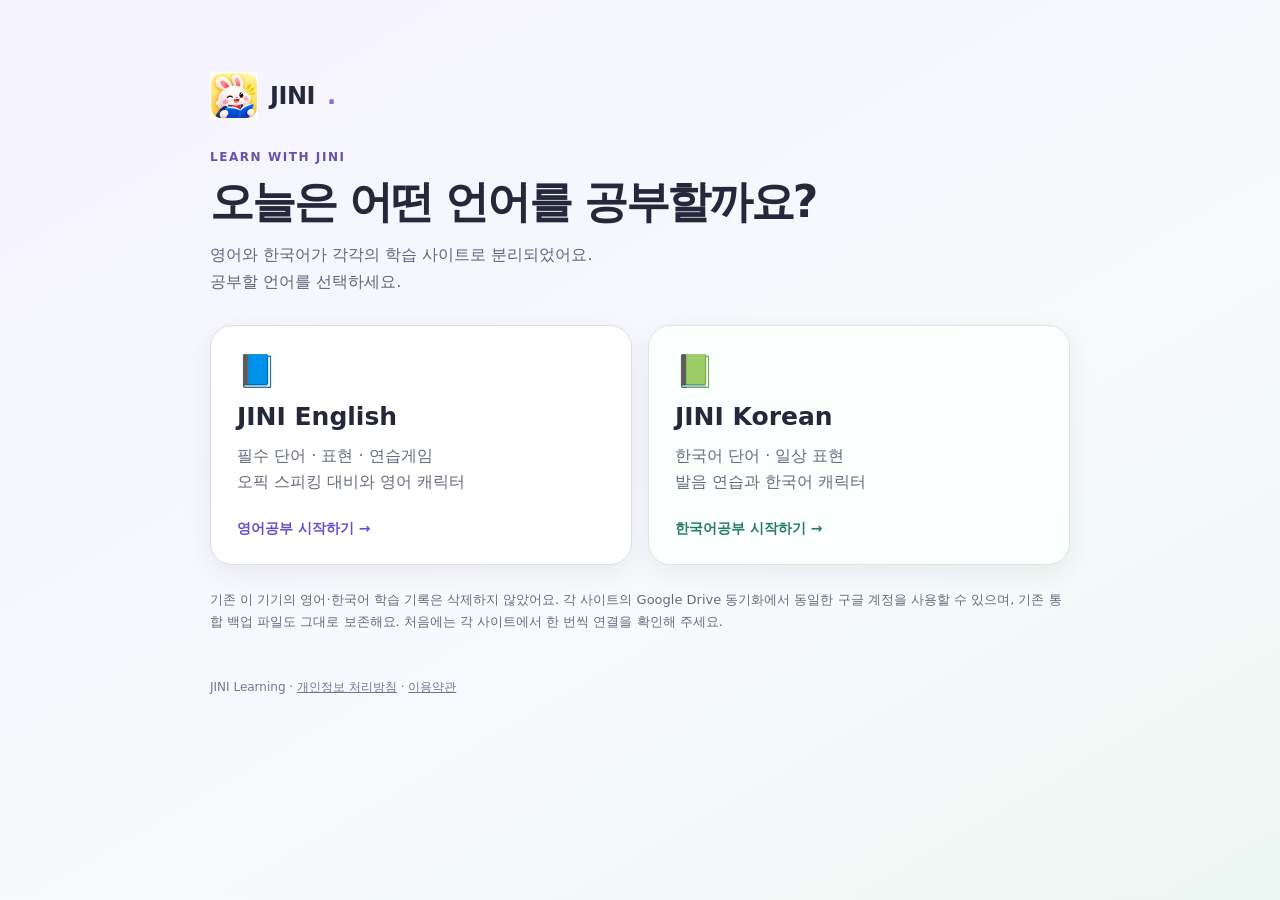
==== commit 5fb9e26a: "Use JINI home as language launcher with separate English and Korean apps" ====
--- a/index.html
+++ b/index.html
@@ -1,834 +1,57 @@
 <!doctype html>
 <html lang="ko">
 <head>
-  <meta charset="utf-8">
-  <meta name="viewport" content="width=device-width, initial-scale=1">
-  <meta name="theme-color" content="#6958e8">
-  <link rel="manifest" href="manifest.webmanifest?v=20261019-bunny-v1">
-  <link rel="icon" type="image/svg+xml" href="icons/jini-bunny.svg?v=20261019-bunny-v1">
-  <title>JINI — 영어·한글 공부</title>
-  <link rel="preconnect" href="https://fonts.googleapis.com">
-  <link rel="preconnect" href="https://fonts.gstatic.com" crossorigin>
-  <link href="https://fonts.googleapis.com/css2?family=DM+Sans:wght@400;500;600;700;800&family=Noto+Sans+KR:wght@400;500;600;700;800&display=swap" rel="stylesheet">
-  <link rel="stylesheet" href="styles.css?v=20261021-home-tabs-info-sync-v1">
-  <link rel="stylesheet" href="korean-game.css?v=20261021-page-bottom-spacing-v1">
-  <link rel="stylesheet" href="english-game.css?v=20261021-page-bottom-spacing-v1">
-  <link rel="stylesheet" href="game-character.css?v=20261018-growth-aura-1">
-  <link rel="stylesheet" href="game-character-aura.css?v=20261018-aura-2">
-  <link rel="stylesheet" href="game-character-reward.css?v=20261018-reward-demo-v1">
-  <link rel="stylesheet" href="home-characters.css?v=20261021-home-time-heading-v2">
-  <link rel="stylesheet" href="study-time.css?v=20261021-study-info-tab-visible-v2">
-  <link rel="stylesheet" href="jini-chrome-launch.css?v=20261018-number-left-v1">
-  <link rel="stylesheet" href="jini-install.css?v=20261018-number-left-v1">
-  <link rel="stylesheet" href="jini-address-bar.css?v=20261018-standalone-address-v1">
-  <link rel="stylesheet" href="admin-preview.css?v=20261021-admin-footer-v2">
-  <link rel="stylesheet" href="english-expressions.css?v=20261021-page-bottom-spacing-v1">
-  <link rel="stylesheet" href="opic.css?v=20261021-page-bottom-spacing-v1">
-  <link rel="stylesheet" href="opic-mock.css?v=20261021-page-bottom-spacing-v1">
-  <link rel="stylesheet" href="jini-sync.css?v=20261021-usage-breakdown-v1">
-  <link rel="stylesheet" href="navigation.css?v=20261021-site-data-usage-v1">
+<meta charset="utf-8">
+<meta name="viewport" content="width=device-width, initial-scale=1">
+<meta name="theme-color" content="#6859d9">
+<title>JINI — 학습 언어 선택</title>
+<link rel="icon" type="image/svg+xml" href="icons/jini-bunny.svg">
+<link rel="manifest" href="manifest.webmanifest">
+<style>
+:root{color-scheme:light dark;font-family:system-ui,-apple-system,"Noto Sans KR",sans-serif}
+*{box-sizing:border-box}
+body{min-height:100dvh;margin:0;background:linear-gradient(150deg,#f5f3ff,#f7fafc 60%,#edf7f3);color:#25273b}
+main{width:min(860px,calc(100% - 32px));margin:0 auto;padding:clamp(42px,8vh,96px) 0 40px}
+.brand{display:flex;align-items:center;gap:12px;font-size:24px;font-weight:800;letter-spacing:-.02em}
+.brand img{width:48px;height:48px}
+.eyebrow{font-size:12px;text-transform:uppercase;letter-spacing:.13em;font-weight:800;color:#6752a9;margin:30px 0 10px}
+h1{font-size:clamp(28px,4vw,44px);letter-spacing:-.05em;line-height:1.25;margin:0 0 12px}
+.lead{color:#606579;line-height:1.7;margin:0 0 30px}
+.cards{display:grid;grid-template-columns:repeat(2,minmax(0,1fr));gap:16px}
+.card{display:flex;flex-direction:column;gap:12px;border:1px solid #ddddeb;background:#fff;border-radius:22px;padding:26px;text-decoration:none;color:#25273b;box-shadow:0 8px 25px #3c385012;min-height:240px;transition:transform .15s,box-shadow .15s}
+.card:hover,.card:focus-visible{transform:translateY(-3px);box-shadow:0 14px 32px #3c385024;outline:2px solid #8b7aef;outline-offset:2px}
+.card.korean{border-color:#d8e9df;background:#fbfffd}
+.emoji{font-size:32px}.card h2{font-size:25px;margin:0}.card p{line-height:1.6;color:#656b7c;margin:0}
+.card strong{margin-top:auto;color:#6252ca;font-size:14px}.card.korean strong{color:#277b66}
+.note{font-size:13px;line-height:1.7;color:#656b7c;margin-top:24px}
+footer{margin-top:45px;font-size:12px;color:#71778b}
+footer a{color:inherit}
+@media(max-width:640px){.cards{grid-template-columns:1fr}.card{min-height:194px;padding:23px}}
+@media(prefers-color-scheme:dark){body{background:linear-gradient(150deg,#1c1930,#171d25 65%,#152a25);color:#f4f3fb}.card{background:#27283b;color:#f4f3fb;border-color:#49485d}.card.korean{background:#1d3532;border-color:#41645c}.card p,.lead,.note,footer{color:#b8bdd0}.eyebrow{color:#b9a4ff}.card strong{color:#b9a4ff}.card.korean strong{color:#9ae0cd}}
+</style>
 </head>
 <body>
-  <div class="app-shell">
-    <aside class="sidebar" data-study="home">
-      <a class="brand" href="#" aria-label="JINI 홈">
-        <span class="brand-mark"><img class="brand-bunny" src="icons/jini-bunny.svg?v=20261019-bunny-v1" width="34" height="34" alt="" aria-hidden="true"></span>
-        <span>JINI<span class="brand-dot">.</span></span>
-      </a>
-
-      <nav class="home-nav" aria-label="기본 메뉴">
-        <button class="nav-item active" data-page="home">
-          <span class="nav-icon" aria-hidden="true"><svg viewBox="0 0 24 24" fill="none" stroke="currentColor" stroke-width="1.8" stroke-linecap="round" stroke-linejoin="round" focusable="false"><path d="m3 10 9-7 9 7v10a1 1 0 0 1-1 1h-5v-7H9v7H4a1 1 0 0 1-1-1Z"/></svg></span><span>홈</span>
-        </button>
-        <button class="nav-item home-study-shortcut" data-page="study-menu" type="button">
-          <span class="nav-icon" aria-hidden="true"><svg viewBox="0 0 24 24" fill="none" stroke="currentColor" stroke-width="1.8" stroke-linecap="round" stroke-linejoin="round" focusable="false"><rect x="3" y="3" width="18" height="18" rx="4"/><path d="m7 17 5-10 5 10M9 13h6"/></svg></span><span>영어공부</span>
-        </button>
-        <button class="nav-item home-study-shortcut" data-page="ko-study-menu" type="button">
-          <span class="nav-icon" aria-hidden="true"><svg viewBox="0 0 24 24" fill="none" stroke="currentColor" stroke-width="1.8" stroke-linecap="round" stroke-linejoin="round" focusable="false"><rect x="3" y="3" width="18" height="18" rx="4"/><path d="M7 8h6v8M17 7v11m0-6h3"/></svg></span><span>한글공부</span>
-        </button>
-        <button class="nav-item home-study-info-link" data-page="study-info" type="button" aria-label="나의 학습정보 열기">
-          <span class="nav-icon" aria-hidden="true"><svg viewBox="0 0 24 24" fill="none" stroke="currentColor" stroke-width="1.8" stroke-linecap="round" stroke-linejoin="round" focusable="false"><path d="M4 3v18h17M8 16v-4m5 4V6m5 10V9"/></svg></span><span>학습정보</span>
-        </button>
-        <button class="nav-item home-sync-link" data-page="sync" type="button" data-sync-state="disconnected" aria-label="학습정보 동기화 열기">
-          <span class="nav-icon" aria-hidden="true"><svg viewBox="0 0 24 24" fill="none" stroke="currentColor" stroke-width="1.8" stroke-linecap="round" stroke-linejoin="round" focusable="false"><path d="M20 7a8 8 0 0 0-14-2L3 8m0-5v5h5M4 17a8 8 0 0 0 14 2l3-3m0 5v-5h-5"/></svg></span>
-          <span class="home-sync-label">
-            <span class="home-sync-title">동기화</span>
-            <small id="jini-sync-menu-status" class="home-sync-status" aria-live="polite">연결 안 됨</small>
-          </span>
-        </button>
-      </nav>
-      <div class="menu-label study-menu-label" id="english-menu-label">AI 영어공부</div>
-      <nav class="main-nav study-menu" id="english-study-menu" aria-label="AI 영어공부 메뉴">
-        <div class="nav-submenu" role="group" aria-label="AI 영어공부 하위 메뉴">
-          <button class="nav-item" data-page="vocabulary">
-            <span class="nav-icon" aria-hidden="true"><svg viewBox="0 0 24 24" fill="none" stroke="currentColor" stroke-width="1.8" stroke-linecap="round" stroke-linejoin="round" focusable="false"><path d="M12 5v15M3 4c4-1 7 0 9 2 2-2 5-3 9-2v14c-4-1-7 0-9 2-2-2-5-3-9-2Z"/></svg></span><span>필수 단어</span><span class="nav-count" id="nav-total-count">2400</span>
-          </button>
-          <button class="nav-item" data-page="player">
-            <span class="nav-icon" aria-hidden="true"><svg viewBox="0 0 24 24" fill="none" stroke="currentColor" stroke-width="1.8" stroke-linecap="round" stroke-linejoin="round" focusable="false"><path d="M4 14v-3a8 8 0 0 1 16 0v3"/><rect x="3" y="12" width="4" height="8" rx="2"/><rect x="17" y="12" width="4" height="8" rx="2"/></svg></span><span>단어 재생</span>
-          </button>
-          <button class="nav-item" data-page="english-expressions" type="button">
-            <span class="nav-icon" aria-hidden="true"><svg viewBox="0 0 24 24" fill="none" stroke="currentColor" stroke-width="1.8" stroke-linecap="round" stroke-linejoin="round" focusable="false"><path d="M4 4h16a1 1 0 0 1 1 1v12a1 1 0 0 1-1 1H9l-6 4V5a1 1 0 0 1 1-1Z"/><path d="M7 9h10M7 13h7"/></svg></span><span>필수 표현</span><span class="nav-count">500</span>
-          </button>
-          <button class="nav-item" data-page="english-expression-player" type="button">
-            <span class="nav-icon" aria-hidden="true"><svg viewBox="0 0 24 24" fill="none" stroke="currentColor" stroke-width="1.8" stroke-linecap="round" stroke-linejoin="round" focusable="false"><path d="M4 4h16a1 1 0 0 1 1 1v12a1 1 0 0 1-1 1H9l-6 4V5a1 1 0 0 1 1-1Z"/><path d="m10 8 6 3-6 3Z"/></svg></span><span>표현 재생</span>
-          </button>
-          <button class="nav-item" data-page="verb-forms">
-            <span class="nav-icon" aria-hidden="true"><svg viewBox="0 0 24 24" fill="none" stroke="currentColor" stroke-width="1.8" stroke-linecap="round" stroke-linejoin="round" focusable="false"><path d="M4 7h14l-3-3m3 3-3 3M20 17H6l3-3m-3 3 3 3"/></svg></span><span>동사 변화</span>
-          </button>
-          <div class="practice-menu-group" role="group" data-practice="english" aria-label="연습 게임 유형별 선택">
-            <div class="practice-menu-header">
-              <button class="nav-item" data-page="english-game" type="button"><span class="nav-icon" aria-hidden="true"><svg viewBox="0 0 24 24" fill="none" stroke="currentColor" stroke-width="1.8" stroke-linecap="round" stroke-linejoin="round" focusable="false"><path d="M7 7h10c3 0 4 3 5 10 0 3-3 3-5 0H7c-2 3-5 3-5 0 1-7 2-10 5-10Z"/><path d="M6 12h4m-2-2v4M16 11h.01M18 14h.01"/></svg></span><span>연습 게임</span></button>
-              <button class="practice-menu-toggle" type="button" aria-expanded="false" aria-label="연습 게임 하위 메뉴 열기" aria-controls="english-game-menu-children"><span aria-hidden="true">▾</span></button>
-            </div>
-            <div class="practice-menu-children" id="english-game-menu-children" role="group" aria-label="연습 게임 하위 메뉴">
-              <button class="nav-item practice-menu-child" data-page="english-game" data-game-mode="word" type="button"><span class="nav-icon" aria-hidden="true"><svg viewBox="0 0 24 24" fill="none" stroke="currentColor" stroke-width="1.8" stroke-linecap="round" stroke-linejoin="round" focusable="false"><path d="M12 5v15M3 4c4-1 7 0 9 2 2-2 5-3 9-2v14c-4-1-7 0-9 2-2-2-5-3-9-2Z"/></svg></span><span>단어 뜻 맞히기</span></button>
-              <button class="nav-item practice-menu-child" data-page="english-game" data-game-mode="expression" type="button"><span class="nav-icon" aria-hidden="true"><svg viewBox="0 0 24 24" fill="none" stroke="currentColor" stroke-width="1.8" stroke-linecap="round" stroke-linejoin="round" focusable="false"><path d="M4 4h16a1 1 0 0 1 1 1v12a1 1 0 0 1-1 1H9l-6 4V5a1 1 0 0 1 1-1Z"/><path d="M7 9h10M7 13h7"/></svg></span><span>필수 표현 맞히기</span></button>
-              <button class="nav-item practice-menu-child" data-page="english-game" data-game-mode="listen" type="button"><span class="nav-icon" aria-hidden="true"><svg viewBox="0 0 24 24" fill="none" stroke="currentColor" stroke-width="1.8" stroke-linecap="round" stroke-linejoin="round" focusable="false"><path d="M4 14v-3a8 8 0 0 1 16 0v3"/><rect x="3" y="12" width="4" height="8" rx="2"/><rect x="17" y="12" width="4" height="8" rx="2"/></svg></span><span>듣고 단어 맞히기</span></button>
-              <button class="nav-item practice-menu-child" data-page="english-game" data-game-mode="spelling" type="button"><span class="nav-icon" aria-hidden="true"><svg viewBox="0 0 24 24" fill="none" stroke="currentColor" stroke-width="1.8" stroke-linecap="round" stroke-linejoin="round" focusable="false"><path d="m15 4 5 5M4 20l5-1L21 7l-5-5L4 14Z"/></svg></span><span>철자 완성하기</span></button>
-              <button class="nav-item practice-menu-child" data-page="english-game" data-game-mode="sentence" type="button"><span class="nav-icon" aria-hidden="true"><svg viewBox="0 0 24 24" fill="none" stroke="currentColor" stroke-width="1.8" stroke-linecap="round" stroke-linejoin="round" focusable="false"><path d="m3 6 2 2 3-4M11 6h10M3 13h4m4 0h10M3 20h4m4 0h10"/></svg></span><span>문장 완성하기</span></button>
-              <button class="nav-item practice-menu-child" data-page="english-game" data-game-mode="speaking" type="button"><span class="nav-icon" aria-hidden="true"><svg viewBox="0 0 24 24" fill="none" stroke="currentColor" stroke-width="1.8" stroke-linecap="round" stroke-linejoin="round" focusable="false"><rect x="9" y="2" width="6" height="13" rx="3"/><path d="M5 10v2a7 7 0 0 0 14 0v-2M12 19v3m-4 0h8"/></svg></span><span>발음·회화 챌린지</span></button>
-              <button class="nav-item practice-menu-child" data-page="english-game" data-game-mode="review" type="button"><span class="nav-icon" aria-hidden="true"><svg viewBox="0 0 24 24" fill="none" stroke="currentColor" stroke-width="1.8" stroke-linecap="round" stroke-linejoin="round" focusable="false"><path d="M4 8V3m0 5h5M4 8a9 9 0 1 1-1 8"/><path d="m9 12 2 2 4-4"/></svg></span><span>오답 복습</span></button>
-              <button class="nav-item practice-menu-child" data-page="english-game" data-game-mode="remind" type="button"><span class="nav-icon" aria-hidden="true"><svg viewBox="0 0 24 24" fill="none" stroke="currentColor" stroke-width="1.8" stroke-linecap="round" stroke-linejoin="round" focusable="false"><path d="M3 7h16l-3-3m3 3-3 3M21 17H5l3-3m-3 3 3 3"/></svg></span><span>리마인드</span></button>
-            </div>
-          </div>
-          <div class="opic-menu-group" role="group" aria-label="스피킹 대비 학습">
-            <div class="opic-menu-header">
-              <button class="nav-item" data-page="speaking" type="button">
-                <span class="nav-icon" aria-hidden="true"><svg viewBox="0 0 24 24" fill="none" stroke="currentColor" stroke-width="1.8" stroke-linecap="round" stroke-linejoin="round" focusable="false"><rect x="9" y="2" width="6" height="13" rx="3"/><path d="M5 10v2a7 7 0 0 0 14 0v-2M12 19v3m-4 0h8"/></svg></span><span>스피킹 대비</span>
-              </button>
-              <button class="opic-menu-toggle" type="button" aria-label="스피킹 대비 하위 메뉴 열기" aria-expanded="false" aria-controls="opic-menu-children">
-                <span aria-hidden="true">▾</span>
-              </button>
-            </div>
-            <div class="opic-menu-children" id="opic-menu-children" role="group" aria-label="스피킹 대비 하위 메뉴">
-              <button class="nav-item opic-menu-child" data-page="opic-basic" type="button">
-                <span class="nav-icon" aria-hidden="true"><svg viewBox="0 0 24 24" fill="none" stroke="currentColor" stroke-width="1.8" stroke-linecap="round" stroke-linejoin="round" focusable="false"><path d="m15 4 5 5M4 20l5-1L21 7l-5-5L4 14Z"/></svg></span><span>기초 답변 훈련</span>
-              </button>
-              <button class="nav-item opic-menu-child" data-page="opic" type="button">
-                <span class="nav-icon" aria-hidden="true"><svg viewBox="0 0 24 24" fill="none" stroke="currentColor" stroke-width="1.8" stroke-linecap="round" stroke-linejoin="round" focusable="false"><path d="m3 6 2 2 3-4M11 6h10M3 13h4m4 0h10M3 20h4m4 0h10"/></svg></span><span>주제별 질문 목록</span>
-              </button>
-              <button class="nav-item opic-menu-child" data-page="opic-mock" type="button">
-                <span class="nav-icon" aria-hidden="true"><svg viewBox="0 0 24 24" fill="none" stroke="currentColor" stroke-width="1.8" stroke-linecap="round" stroke-linejoin="round" focusable="false"><circle cx="12" cy="12" r="9"/><path d="M12 7v5l3 2"/></svg></span><span>실전 연습</span><span class="nav-count">15</span>
-              </button>
-            </div>
-          </div>
-        </div>
-      </nav>
-      <div class="menu-label study-menu-label" id="korean-menu-label">AI 한글공부</div>
-      <nav class="main-nav study-menu" id="korean-study-menu" aria-label="AI 한글공부 메뉴">
-        <div class="nav-submenu" role="group" aria-label="AI 한글공부 하위 메뉴">
-          <button class="nav-item" data-page="ko-vocabulary">
-            <span class="nav-icon" aria-hidden="true"><svg viewBox="0 0 24 24" fill="none" stroke="currentColor" stroke-width="1.8" stroke-linecap="round" stroke-linejoin="round" focusable="false"><path d="M12 5v15M3 4c4-1 7 0 9 2 2-2 5-3 9-2v14c-4-1-7 0-9 2-2-2-5-3-9-2Z"/></svg></span><span>필수 단어</span><span class="nav-count" id="nav-korean-count">763</span>
-          </button>
-          <button class="nav-item" data-page="ko-player">
-            <span class="nav-icon" aria-hidden="true"><svg viewBox="0 0 24 24" fill="none" stroke="currentColor" stroke-width="1.8" stroke-linecap="round" stroke-linejoin="round" focusable="false"><path d="M4 14v-3a8 8 0 0 1 16 0v3"/><rect x="3" y="12" width="4" height="8" rx="2"/><rect x="17" y="12" width="4" height="8" rx="2"/></svg></span><span>단어 재생</span>
-          </button>
-          <button class="nav-item" data-page="ko-expressions">
-            <span class="nav-icon" aria-hidden="true"><svg viewBox="0 0 24 24" fill="none" stroke="currentColor" stroke-width="1.8" stroke-linecap="round" stroke-linejoin="round" focusable="false"><path d="M4 4h16a1 1 0 0 1 1 1v12a1 1 0 0 1-1 1H9l-6 4V5a1 1 0 0 1 1-1Z"/><path d="M7 9h10M7 13h7"/></svg></span><span>일상생활 표현</span><span class="nav-count" id="nav-korean-expression-count">700</span>
-          </button>
-          <button class="nav-item" data-page="ko-expression-player">
-            <span class="nav-icon" aria-hidden="true"><svg viewBox="0 0 24 24" fill="none" stroke="currentColor" stroke-width="1.8" stroke-linecap="round" stroke-linejoin="round" focusable="false"><path d="M4 4h16a1 1 0 0 1 1 1v12a1 1 0 0 1-1 1H9l-6 4V5a1 1 0 0 1 1-1Z"/><path d="m10 8 6 3-6 3Z"/></svg></span><span>표현 재생</span>
-          </button>
-          <div class="practice-menu-group" role="group" data-practice="korean" aria-label="연습 게임 유형별 선택">
-            <div class="practice-menu-header">
-              <button class="nav-item" data-page="ko-game" type="button"><span class="nav-icon" aria-hidden="true"><svg viewBox="0 0 24 24" fill="none" stroke="currentColor" stroke-width="1.8" stroke-linecap="round" stroke-linejoin="round" focusable="false"><path d="M7 7h10c3 0 4 3 5 10 0 3-3 3-5 0H7c-2 3-5 3-5 0 1-7 2-10 5-10Z"/><path d="M6 12h4m-2-2v4M16 11h.01M18 14h.01"/></svg></span><span>연습 게임</span></button>
-              <button class="practice-menu-toggle" type="button" aria-expanded="false" aria-label="연습 게임 하위 메뉴 열기" aria-controls="korean-game-menu-children"><span aria-hidden="true">▾</span></button>
-            </div>
-            <div class="practice-menu-children" id="korean-game-menu-children" role="group" aria-label="연습 게임 하위 메뉴">
-              <button class="nav-item practice-menu-child" data-page="ko-game" data-game-mode="word" type="button"><span class="nav-icon" aria-hidden="true"><svg viewBox="0 0 24 24" fill="none" stroke="currentColor" stroke-width="1.8" stroke-linecap="round" stroke-linejoin="round" focusable="false"><path d="M12 5v15M3 4c4-1 7 0 9 2 2-2 5-3 9-2v14c-4-1-7 0-9 2-2-2-5-3-9-2Z"/></svg></span><span>단어 뜻 맞히기</span></button>
-              <button class="nav-item practice-menu-child" data-page="ko-game" data-game-mode="sound" type="button"><span class="nav-icon" aria-hidden="true"><svg viewBox="0 0 24 24" fill="none" stroke="currentColor" stroke-width="1.8" stroke-linecap="round" stroke-linejoin="round" focusable="false"><path d="M4 14v-3a8 8 0 0 1 16 0v3"/><rect x="3" y="12" width="4" height="8" rx="2"/><rect x="17" y="12" width="4" height="8" rx="2"/></svg></span><span>발음 듣고 맞히기</span></button>
-              <button class="nav-item practice-menu-child" data-page="ko-game" data-game-mode="pron" type="button"><span class="nav-icon" aria-hidden="true"><svg viewBox="0 0 24 24" fill="none" stroke="currentColor" stroke-width="1.8" stroke-linecap="round" stroke-linejoin="round" focusable="false"><rect x="9" y="2" width="6" height="13" rx="3"/><path d="M5 10v2a7 7 0 0 0 14 0v-2M12 19v3m-4 0h8"/></svg></span><span>발음 따라 말하기</span></button>
-              <button class="nav-item practice-menu-child" data-page="ko-game" data-game-mode="dialog" type="button"><span class="nav-icon" aria-hidden="true"><svg viewBox="0 0 24 24" fill="none" stroke="currentColor" stroke-width="1.8" stroke-linecap="round" stroke-linejoin="round" focusable="false"><path d="M4 4h16a1 1 0 0 1 1 1v12a1 1 0 0 1-1 1H9l-6 4V5a1 1 0 0 1 1-1Z"/><path d="M7 9h10M7 13h7"/></svg></span><span>실전 회화</span></button>
-              <button class="nav-item practice-menu-child" data-page="ko-game" data-game-mode="review" type="button"><span class="nav-icon" aria-hidden="true"><svg viewBox="0 0 24 24" fill="none" stroke="currentColor" stroke-width="1.8" stroke-linecap="round" stroke-linejoin="round" focusable="false"><path d="M4 8V3m0 5h5M4 8a9 9 0 1 1-1 8"/><path d="m9 12 2 2 4-4"/></svg></span><span>오답 복습</span></button>
-              <button class="nav-item practice-menu-child" data-page="ko-game" data-game-mode="remind" type="button"><span class="nav-icon" aria-hidden="true"><svg viewBox="0 0 24 24" fill="none" stroke="currentColor" stroke-width="1.8" stroke-linecap="round" stroke-linejoin="round" focusable="false"><path d="M3 7h16l-3-3m3 3-3 3M21 17H5l3-3m-3 3 3 3"/></svg></span><span>리마인드</span></button>
-            </div>
-          </div>
-        </div>
-      </nav>
-
-      <div class="sidebar-note">
-        <span class="note-icon">✦</span>
-        <strong>매일 조금씩</strong>
-        <p>오늘의 단어를 듣고<br>소리 내어 따라 해 보세요.</p>
-      </div>
-      <div class="sidebar-foot" id="sidebar-foot">YOUR DAILY ENGLISH<br><span>기초부터 차근차근</span></div>
-    </aside>
-
-    <main class="main-content">
-      <div class="jini-address-bar" id="jini-address-bar" role="navigation" aria-label="JINI 앱 주소창" hidden>
-        <button class="jini-address-icon" id="jini-address-back" type="button" aria-label="이전 페이지" title="뒤로가기">‹</button>
-        <form class="jini-address-form" id="jini-address-form" aria-label="웹 주소 입력 및 이동">
-          <input class="jini-address-field" id="jini-address-input" type="text" inputmode="url" aria-label="웹 주소" spellcheck="false" autocomplete="off" autocapitalize="off" autocorrect="off" value="https://16jweb.github.io/JINI/">
-          <button class="jini-address-go" type="submit" aria-label="입력한 주소로 이동" title="주소로 이동">이동</button>
-        </form>
-        <button class="jini-address-icon" id="jini-address-reload" type="button" aria-label="새로고침" title="새로고침">↻</button>
-        <button class="jini-address-icon" id="jini-address-copy" type="button" aria-label="현재 주소 복사" title="주소 복사">⧉</button>
-        <p class="jini-address-feedback" id="jini-address-feedback" role="status" aria-live="polite"></p>
-      </div>
-      <header class="topbar">
-        <div class="topbar-start">
-          <div class="breadcrumb"><span class="breadcrumb-root" id="breadcrumb-section">홈</span><span id="breadcrumb-divider" hidden> / </span><strong id="breadcrumb-level"></strong></div>
-        </div>
-        <div class="top-actions">
-          <button class="study-sync-link" data-page="sync" type="button" data-sync-state="disconnected" aria-label="학습정보 동기화 열기"><span>☁ 동기화</span><small id="study-sync-status" class="home-sync-status" aria-live="polite">연결 안 됨</small></button>
-          <span class="voice-status"><i></i> 기기 기본 음성</span>
-          <button class="profile" aria-label="프로필">J</button>
-        </div>
-      </header>
-
-      <section class="home-section" id="home-section">
-        <div class="jini-home-wrap">
-          <div class="jini-home-tools" role="group" aria-label="브라우저 및 홈 화면 바로가기">
-          <div id="jini-chrome-launch" class="jini-chrome-launch" hidden>
-            <div class="jini-chrome-intro" hidden>
-              <strong>🔊 음성 학습은 Chrome 브라우저를 권장해요</strong>
-              <p>재생이 끊기거나 반복 횟수가 달라지면 Chrome에서 열어 보세요.</p>
-              <p id="jini-kakao-notice" hidden>카카오톡 내부 브라우저에서는 음성 재생이 불안정할 수 있어요.</p>
-            </div>
-            <a id="jini-open-chrome" class="jini-chrome-open" href="https://16jweb.github.io/JINI/" aria-label="1. 크롬에서 열기">1. 🌐 크롬에서 열기</a>
-            <div id="jini-chrome-help" class="jini-chrome-help" hidden>
-              <p>Chrome이 열리지 않나요? 카카오톡 화면의 <b>⋯ 메뉴 → 다른 브라우저로 열기</b>를 선택하거나, 링크를 복사해 Chrome 주소창에 붙여넣어 주세요.</p>
-              <button id="jini-chrome-copy" class="jini-chrome-copy" type="button">🔗 링크 복사</button>
-              <span id="jini-chrome-copy-status" class="jini-chrome-copy-status" role="status" aria-live="polite"></span>
-            </div>
-          </div>
-          <div id="jini-install-panel" class="jini-install-panel" hidden>
-            <div class="jini-install-copy" hidden>
-              <strong>📲 JINI를 휴대폰 홈 화면에 추가하세요</strong>
-              <span>앱처럼 아이콘을 눌러 바로 공부할 수 있어요.</span>
-            </div>
-            <button type="button" id="jini-install-button" class="jini-install-button">2. ＋ 홈 화면에 추가</button>
-            <div id="jini-install-guide" class="jini-install-guide" hidden>
-              <p id="jini-install-guide-text"></p>
-              <span id="jini-install-status" class="jini-install-status" role="status" aria-live="polite"></span>
-            </div>
-          </div>
-          </div>
-          <strong class="jini-home-actions-title">공부 이어가기</strong>
-          <div class="home-study-tabs" role="group" aria-label="공부할 언어 선택">
-            <div class="home-study-choice">
-              <button class="home-start-button" id="start-learning" type="button" data-page="study-menu">📘 AI 영어공부 시작 ›</button>
-              <button class="home-resume-button" id="resume-english-study" type="button" data-resume-study="english">마지막 영어 공부 화면</button>
-            </div>
-            <div class="home-study-choice">
-              <button class="home-start-button" id="start-korean-learning" type="button" data-page="ko-study-menu"><span class="korean-book-icon" aria-hidden="true"><svg viewBox="0 0 24 28" fill="none" focusable="false"><rect x="3" y="2" width="19" height="24" rx="3" fill="#99d2c2"/><path d="M7 2v24" stroke="#4d9e89" stroke-width="2"/><path d="M11 9h7M11 13h5" stroke="#f1fcf7" stroke-width="2" stroke-linecap="round"/><path d="M8 23h12" stroke="#d9f0e7" stroke-width="2" stroke-linecap="round"/></svg></span> AI 한글공부 시작 ›</button>
-              <button class="home-resume-button" id="resume-korean-study" type="button" data-resume-study="korean">마지막 한글 공부 화면</button>
-            </div>
-            <div class="home-study-choice">
-              <button class="home-start-button" id="open-study-info" type="button" data-page="study-info">📊 나의 학습정보 ›</button>
-              <button class="home-resume-button" type="button" data-page="study-info">공부시간 · 학습 달력</button>
-            </div>
-          </div>
-          <button class="home-sync-quicklink" type="button" data-page="sync" data-sync-state="disconnected" aria-label="학습정보 동기화 열기">
-            <span class="home-sync-quicklink-title">☁ 학습정보 동기화 ›</span>
-            <small id="jini-sync-home-status" class="home-sync-status" aria-live="polite">연결 안 됨</small>
-          </button>
-          <div class="jini-home-character-grid" aria-label="나의 영어·한글 캐릭터">
-            <div class="jgc-home-slot" id="jini-home-character-english" data-jini-character-panel="english" data-jini-character-home="true"></div>
-            <div class="jgc-home-slot" id="jini-home-character-korean" data-jini-character-panel="korean" data-jini-character-home="true"></div>
-          </div>
-          <div class="jini-home-admin-footer">
-            <button id="jini-admin-entry" type="button" aria-haspopup="dialog" aria-controls="jini-admin-dialog">관리자 테스트 페이지</button>
-          </div>
-        </div>
-      </section>
-
-<section class="study-hub" id="english-study-hub" aria-label="영어공부 학습 메뉴" hidden>
-  <button class="bookmark-button" data-page="home" type="button">← 홈</button>
-  <p class="study-hub-eyebrow">📘 영어공부</p>
-  <p class="study-hub-intro">원하는 메뉴를 골라 시작하세요. 마지막 학습 위치는 그대로 기억해요.</p>
-  <div class="study-hub-grid"><button class="study-hub-card" data-page="vocabulary" type="button"><span class="study-hub-icon" aria-hidden="true">📘</span><span class="study-hub-copy"><strong>필수 단어</strong><small>전체·초등·중등·고등 단어 공부</small></span><span class="study-hub-arrow" aria-hidden="true">›</span></button>
-<button class="study-hub-card" data-page="player" type="button"><span class="study-hub-icon" aria-hidden="true">♫</span><span class="study-hub-copy"><strong>단어 재생</strong><small>학년별 단어를 듣고 따라 하기</small></span><span class="study-hub-arrow" aria-hidden="true">›</span></button>
-<button class="study-hub-card" data-page="english-expressions" type="button"><span class="study-hub-icon" aria-hidden="true">💬</span><span class="study-hub-copy"><strong>필수 표현</strong><small>상황별 표현과 예문 공부</small></span><span class="study-hub-arrow" aria-hidden="true">›</span></button>
-<button class="study-hub-card" data-page="english-expression-player" type="button"><span class="study-hub-icon" aria-hidden="true">▶</span><span class="study-hub-copy"><strong>표현 재생</strong><small>표현·뜻·예문을 순서대로 듣기</small></span><span class="study-hub-arrow" aria-hidden="true">›</span></button>
-<button class="study-hub-card" data-page="verb-forms" type="button"><span class="study-hub-icon" aria-hidden="true">↻</span><span class="study-hub-copy"><strong>동사 변화</strong><small>기본형부터 과거·과거분사까지</small></span><span class="study-hub-arrow" aria-hidden="true">›</span></button>
-<button class="study-hub-card" data-page="english-game" type="button"><span class="study-hub-icon" aria-hidden="true">🎮</span><span class="study-hub-copy"><strong>연습 게임</strong><small>뜻·듣기·철자·회화 연습</small></span><span class="study-hub-arrow" aria-hidden="true">›</span></button>
-<button class="study-hub-card" data-page="speaking" type="button"><span class="study-hub-icon" aria-hidden="true">🎤</span><span class="study-hub-copy"><strong>스피킹 대비</strong><small>기초 답변·주제별 질문·실전 연습</small></span><span class="study-hub-arrow" aria-hidden="true">›</span></button></div>
-</section>
-<section class="study-hub" id="korean-study-hub" aria-label="한글공부 학습 메뉴" hidden>
-  <button class="bookmark-button" data-page="home" type="button">← 홈</button>
-  <p class="study-hub-eyebrow"><span class="korean-book-icon" aria-hidden="true"><svg viewBox="0 0 24 28" fill="none" focusable="false"><rect x="3" y="2" width="19" height="24" rx="3" fill="#99d2c2"/><path d="M7 2v24" stroke="#4d9e89" stroke-width="2"/><path d="M11 9h7M11 13h5" stroke="#f1fcf7" stroke-width="2" stroke-linecap="round"/><path d="M8 23h12" stroke="#d9f0e7" stroke-width="2" stroke-linecap="round"/></svg></span> 한글공부</p>
-  <p class="study-hub-intro">원하는 메뉴를 골라 시작하세요. 마지막 학습 위치는 그대로 기억해요.</p>
-  <div class="study-hub-grid"><button class="study-hub-card" data-page="ko-vocabulary" type="button"><span class="study-hub-icon" aria-hidden="true"><span class="korean-book-icon" aria-hidden="true"><svg viewBox="0 0 24 28" fill="none" focusable="false"><rect x="3" y="2" width="19" height="24" rx="3" fill="#99d2c2"/><path d="M7 2v24" stroke="#4d9e89" stroke-width="2"/><path d="M11 9h7M11 13h5" stroke="#f1fcf7" stroke-width="2" stroke-linecap="round"/><path d="M8 23h12" stroke="#d9f0e7" stroke-width="2" stroke-linecap="round"/></svg></span></span><span class="study-hub-copy"><strong>필수 단어</strong><small>한국어 단어와 베트남어 뜻 공부</small></span><span class="study-hub-arrow" aria-hidden="true">›</span></button>
-<button class="study-hub-card" data-page="ko-player" type="button"><span class="study-hub-icon" aria-hidden="true">♫</span><span class="study-hub-copy"><strong>단어 재생</strong><small>한국어 발음을 듣고 따라 하기</small></span><span class="study-hub-arrow" aria-hidden="true">›</span></button>
-<button class="study-hub-card" data-page="ko-expressions" type="button"><span class="study-hub-icon" aria-hidden="true">💬</span><span class="study-hub-copy"><strong>일상생활 표현</strong><small>생활 속 한국어 표현과 번역 공부</small></span><span class="study-hub-arrow" aria-hidden="true">›</span></button>
-<button class="study-hub-card" data-page="ko-expression-player" type="button"><span class="study-hub-icon" aria-hidden="true">▶</span><span class="study-hub-copy"><strong>표현 재생</strong><small>한국어 표현을 순서대로 듣기</small></span><span class="study-hub-arrow" aria-hidden="true">›</span></button>
-<button class="study-hub-card" data-page="ko-game" type="button"><span class="study-hub-icon" aria-hidden="true">🎮</span><span class="study-hub-copy"><strong>연습 게임</strong><small>단어·발음·회화 연습</small></span><span class="study-hub-arrow" aria-hidden="true">›</span></button></div>
-</section>
-      <section class="jst-section" id="jini-study-info-section" hidden>
-        <div id="jini-study-time-root"></div>
-      </section>
-
-      <section id="jini-sync-page" class="jsy-home-page" aria-label="학습정보 동기화" hidden>
-        <button id="sync-back-button" class="bookmark-button" type="button" style="min-height:36px;margin:12px 0 4px;font-size:12px">← 이전 페이지</button>
-      <section class="jsy-section" id="jini-sync-section" aria-labelledby="jsy-title">
-        <div class="jsy-head">
-          <h1 id="jsy-title">↻ 학습정보 동기화</h1>
-          <p>Google Drive를 통해 휴대폰과 컴퓨터의 학습기록을 안전하게 보관하고 이어서 공부하세요.</p>
-        </div>
-        <div class="jsy-card jsy-info">
-          <h2>☁ Google Drive 자동 동기화</h2>
-          <ul class="jsy-list">
-            <li>영어·한글 학습 진도 및 일별·월별 학습시간</li>
-            <li>캐릭터 레벨, XP, 보상 및 꾸미기 정보</li>
-            <li>크롬 사이트 데이터를 삭제해도 Drive에 백업된 기록 복원 가능</li>
-          </ul>
-          <p class="jsy-muted">Google Drive에 연결하면 학습기록이 처음 변경된 시점부터 5분 동안 모아 한 번에 동기화합니다. 추가 변경으로 5분 대기시간이 늘어나지 않으며, 변경사항이 없을 때는 마지막 확인 이후 약 10분마다 Drive를 확인합니다. 다른 앱에서 돌아왔을 때도 마지막 확인 후 10분 이상 지났으면 최신 기록을 확인합니다. 홈의 동기화 화면을 계속 열어 둘 필요는 없습니다. 인증이 만료되면 Google 재연결이 필요하며, 서로 다른 문제의 학습기록은 중복 XP 없이 자동 병합하며, 캐릭터·설정 등 안전하게 합칠 수 없는 변경은 확인 후 처리합니다.</p>
-        </div>
-        <div class="jsy-card">
-          <h2>동기화 연결 상태</h2>
-          <div class="jsy-status-row"><span class="jsy-label">Google Drive</span><span id="jsy-state" class="jsy-pill">연결 안 됨</span></div>
-          <div id="jsy-expired-notice" class="jsy-expired-notice" role="status" aria-live="polite" hidden>
-            <strong>⚠ 동기화 인증이 만료됐어요</strong>
-            <p id="jsy-unbacked-xp"></p>
-            <p id="jsy-unbacked-xp-detail" class="jsy-muted"></p>
-            <p class="jsy-muted">학습 기록은 이 기기에 저장되어 있어요. 마지막으로 확인한 Drive 백업을 기준으로 비교해요.</p>
-            <button id="jsy-expired-reconnect" class="jsy-btn" type="button">Google 다시 연결</button>
-          </div>
-          <div class="jsy-status-row" id="jsy-learning-status-row"><span class="jsy-label">학습정보 확인</span><strong id="jsy-auto">확인 불가</strong></div>
-          <div class="jsy-status-row"><span class="jsy-label">마지막 동기화</span><strong id="jsy-last">기록 없음</strong></div>
-          <div class="jsy-status-row"><span class="jsy-label">Drive 백업 파일 용량</span><strong id="jsy-backup-size">Google 연결 후 확인</strong></div>
-          <div class="jsy-data-audit" aria-label="Google Drive 데이터 비교">
-            <strong>학습정보 실제 저장 상태 확인</strong>
-            <p>연결됨은 Google 로그인 상태예요. 아래에서 XP·레벨·학습시간·캐릭터를 비교해야 복원 여부를 알 수 있어요.</p>
-          <div id="jsy-message" class="jsy-message" role="status" aria-live="polite" hidden></div>
-            <div class="jsy-audit-item"><span>이 기기의 학습기록</span><div id="jsy-local-summary">확인 중</div></div>
-            <div class="jsy-audit-item"><span>Google Drive 백업</span><div id="jsy-remote-summary">Google 연결 후 확인</div></div>
-            <p id="jsy-compare-note" class="jsy-muted">기존 기기에서 기록이 보이는지 먼저 확인하세요.</p>
-          <div id="jsy-conflict" class="jsy-conflict" hidden>
-            <strong>기기 간 학습기록이 달라요</strong>
-            <p id="jsy-differences"></p>
-            <p id="jsy-conflict-text">어느 기록을 사용할지 선택하세요.</p>
-            <div class="jsy-buttons">
-              <button id="jsy-use-drive" class="jsy-btn" type="button">Drive 기록 사용</button>
-              <button id="jsy-use-local" class="jsy-btn" type="button">이 기기 기록 사용</button>
-            </div>
-          </div>
-          </div>
-          <div class="jsy-buttons">
-            <button id="jsy-connect" class="jsy-btn primary" type="button">
-              <span id="jsy-connect-label">↻ 동기화 하기</span>
-              <small id="jsy-connect-progress" class="jsy-btn-progress" role="status" aria-live="polite" hidden>동기화 중…</small>
-            </button>
-            <button id="jsy-disconnect" class="jsy-btn" type="button" disabled>
-              <span>⤬ 동기화 해제</span>
-              <small id="jsy-disconnect-progress" class="jsy-btn-progress" role="status" aria-live="polite" hidden>해제 중…</small>
-            </button>
-          </div>
-          <div id="jsy-config" class="jsy-config">Google Drive 자동 동기화는 <strong>Google OAuth 클라이언트 ID 설정 후</strong> 사용할 수 있습니다. 현재 기기의 학습기록은 그대로 유지됩니다.</div>
-        </div>
-        <div class="jsy-card">
-          <h2>데이터 백업 관리</h2>
-          <p class="jsy-muted">백업 데이터는 연결된 Google Drive에 저장됩니다.</p>
-          <div class="jsy-buttons">
-            <button id="jsy-backup" class="jsy-btn primary" type="button" disabled>☁ 지금 백업하기</button>
-            <button id="jsy-restore" class="jsy-btn" type="button" disabled>↓ 백업 복원</button>
-          </div>
-          <button id="jsy-delete" class="jsy-btn danger" type="button" disabled>🗑 백업 데이터 삭제</button>
-          <div id="jsy-confirm" class="jsy-confirm" hidden>
-            <strong id="jsy-confirm-title">확인</strong>
-            <p id="jsy-confirm-body"></p>
-            <div class="jsy-buttons"><button id="jsy-cancel" class="jsy-btn" type="button">취소</button><button id="jsy-confirm-yes" class="jsy-btn danger" type="button">확인</button></div>
-          </div>
-          <details class="jsy-local-tools">
-            <summary>인터넷 없이 파일로 직접 백업·복원</summary>
-            <p class="jsy-muted">Google Drive 연결과 관계없이 현재 기기 학습정보를 파일로 내려받거나, 이전에 저장한 JSON 백업을 불러올 수 있습니다.</p>
-            <div class="jsy-buttons"><button id="jsy-save-local" class="jsy-btn" type="button">JSON 파일 저장</button><label class="jsy-btn" style="text-align:center" for="jsy-load-local">JSON 파일 불러오기</label><input id="jsy-load-local" type="file" accept=".json,application/json" hidden></div>
-          </details>
-        </div>
-        <div class="jsy-card">
-          <h2>📁 Google Drive 저장 위치</h2>
-          <div class="jsy-path">내 드라이브 &gt; <strong>JINI</strong><div class="jsy-path-file">📄 jini-backup.json</div></div>
-          <p class="jsy-muted">동기화 연결 후 Google Drive의 '내 드라이브/JINI' 폴더에 저장합니다.</p>
-          <a class="jsy-link" href="https://drive.google.com/drive/my-drive" target="_blank" rel="noopener noreferrer">Google Drive 열기 ↗</a>
-        </div>
-        <div class="jsy-card" aria-labelledby="jsy-usage-title">
-          <div class="jsy-usage-header"><h2 id="jsy-usage-title">JINI 인터넷 데이터 사용량</h2><button id="jini-network-usage-refresh" class="jsy-btn jsy-usage-refresh" type="button" aria-label="인터넷 사용량 새로고침">↻ 새로고침</button></div>
-          <div id="jini-network-usage-root">이 브라우저에서 오늘 사용한 데이터를 집계하고 있어요.</div>
-        </div>
-      </section>
-      </section>
-
-
-
-      <section class="vocabulary-section" hidden>
-        <div class="section-heading">
-          <div>
-            <h1 class="page-title" id="section-title">필수 단어</h1>
-            <div class="result-count" id="result-count"></div>
-          </div>
-          <label class="search-box">
-            <span aria-hidden="true">⌕</span>
-            <input id="search-input" type="search" placeholder="단어 또는 뜻 검색" autocomplete="off" aria-label="단어 또는 뜻 검색">
-            <button class="search-clear" id="clear-search" type="button" aria-label="단어 검색어 지우기">×</button>
-            <kbd>/</kbd>
-          </label>
-        </div>
-
-        <div class="filter-row" id="vocabulary-filter-row">
-          <div class="filters" id="vocabulary-filters" aria-label="단어 수준 필터">
-            <button class="filter-chip selected" data-level="all">전체 <span class="chip-count" id="count-all">2400</span></button>
-            <button class="filter-chip" data-level="초등">초등 <span class="chip-count" id="count-elementary">800</span></button>
-            <button class="filter-chip" data-level="중등">중등 <span class="chip-count" id="count-middle">800</span></button>
-            <button class="filter-chip" data-level="고등">고등 <span class="chip-count" id="count-high">800</span></button>
-          </div>
-          <div class="filters" id="korean-vocabulary-filters" aria-label="한글 학습 항목 수" hidden>
-            <button class="filter-chip selected" type="button">전체 <span class="chip-count" id="korean-list-count"></span></button>
-          </div>
-          <div class="list-hint" id="vocabulary-hint"><span class="audio-mini">▶</span> 스피커를 눌러 발음을 들어 보세요</div>
-        </div>
-
-        <div class="bookmark-toolbar" aria-label="단어장 책갈피">
-          <button class="bookmark-button" id="bookmark-current-page" type="button">☆ 이 페이지 책갈피</button>
-          <div class="bookmark-list" id="vocabulary-bookmarks" aria-live="polite"></div>
-        </div>
-
-        <div class="vocabulary-item-navigation" id="vocabulary-item-navigation">
-          <select class="player-item-select" id="vocabulary-item-select" aria-label="번호로 단어 이동"></select>
-        </div>
-
-        <div class="word-list" id="word-list" aria-live="polite"></div>
-        <div class="empty-state" id="empty-state" hidden>
-          <span>⌕</span><strong>검색 결과가 없어요</strong><p>다른 단어 또는 뜻으로 검색해 보세요.</p>
-        </div>
-        <div class="pagination" id="pagination"></div>
-      </section>
-
-      <section class="player-section" id="player-section" hidden>
-        <div class="player-heading">
-          <span class="eyebrow section-eyebrow">LISTEN &amp; LEARN</span>
-          <h1 class="page-title" id="player-heading-title">단어 재생</h1>
-          <p id="player-heading-description">학년과 재생 내용을 선택하고 시작해 보세요.</p>
-          <button class="bookmark-button" id="open-language-packs" type="button" data-page="ko-language-packs" hidden>↓ 베트남어 음성 설정</button>
-        </div>
-        <div class="player-levels" id="player-levels" role="group" aria-label="재생할 단어 수준 선택">
-          <button class="player-level selected" data-player-level="초등">초등 <span id="player-count-elementary">800개</span></button>
-          <button class="player-level" data-player-level="중등">중등 <span id="player-count-middle">800개</span></button>
-          <button class="player-level" data-player-level="고등">고등 <span id="player-count-high">800개</span></button>
-        </div>
-        <div class="bookmark-toolbar player-bookmark-toolbar" aria-label="저장한 단어·표현 책갈피" hidden>
-          <div class="bookmark-list" id="player-bookmarks" aria-live="polite"></div>
-        </div>
-        <div class="player-levels player-categories" id="player-categories" role="group" aria-label="재생할 분류 선택" hidden></div>
-        <div class="player-mode-options" role="group" aria-label="단어 재생 내용 선택">
-          <span>재생 내용</span>
-          <button class="player-mode-button" data-player-mode="word-meaning" type="button">단어 + 뜻</button>
-          <button class="player-mode-button selected" data-player-mode="word-meaning-example" type="button">단어 + 뜻 + 예문</button>
-        </div>
-        <div class="player-card" id="player-card">
-          <div class="player-card-top">
-            <span class="word-level" id="player-level-label">초등</span>
-            <div class="player-progress-tools">
-              <span class="player-progress" id="player-progress">재생 버튼을 눌러 시작하세요</span>
-              <select class="player-item-select" id="player-item-select" aria-label="번호로 단어 이동"></select>
-            </div>
-          </div>
-          <div class="player-word" id="player-word">apple</div>
-          <div class="player-pronunciation-vi" id="player-vietnamese-pronunciation" hidden></div>
-          <div class="player-ipa" id="player-ipa">/ˈæpəl/</div>
-          <div class="player-meaning" id="player-meaning">사과</div>
-          <div class="player-other-senses" id="player-other-senses"></div>
-          <div class="player-example" id="player-example">I eat an apple after school.</div>
-          <div class="player-example-translation" id="player-example-translation"></div>
-          <div class="player-example-extra" id="player-example-extra"></div>
-          <div class="player-status" id="player-status" aria-live="polite">학년을 고르고 재생을 시작해 보세요.</div>
-          <div class="player-controls-dock">
-            <div class="player-controls">
-              <button class="control-button secondary" id="previous-word" type="button" aria-label="이전 단어">‹</button>
-              <button class="control-button primary" id="toggle-playback" type="button">▶ <span>재생</span></button>
-              <button class="control-button secondary" id="next-word" type="button" aria-label="다음 단어">›</button>
-              <button class="control-button secondary player-bookmark-control" id="bookmark-current-word" type="button" aria-label="현재 단어 책갈피 저장" aria-pressed="false" title="현재 단어 책갈피 저장">☆</button>
-            </div>
-            <div class="player-progress-track"><span id="player-progress-bar"></span></div>
-          </div>
-        </div>
-      </section>
-
-      <section class="ee-section" id="english-expressions-section" hidden>
-        <div class="ee-heading">
-          <div>
-            <span class="eyebrow section-eyebrow">ESSENTIAL ENGLISH EXPRESSIONS</span>
-            <h1 class="page-title">필수 표현</h1>
-            <p>일상·직장·스피킹·여행·인간관계 필수 표현 500개를 공부해요. 카드를 누르면 표현·뜻·영어 예문·해석이 차례로 재생돼요.</p>
-          </div>
-          <span class="ee-count" id="ee-count">500개 표현</span>
-        </div>
-        <div class="ee-search-wrap">
-          <input id="ee-search" type="search" placeholder="표현·뜻·예문 검색" autocomplete="off" aria-label="필수 표현 검색">
-          <button id="ee-search-clear" type="button" aria-label="필수 표현 검색어 지우기">지우기</button>
-        </div>
-        <div id="ee-categories" class="ee-categories" role="group" aria-label="표현 분류"></div>
-        <div class="vocabulary-item-navigation ee-item-navigation">
-          <select class="player-item-select ee-item-select" id="ee-item-select" aria-label="번호로 표현 이동">
-            <option value="">번호로 표현 이동</option>
-          </select>
-        </div>
-        <p class="ee-status" id="ee-status" role="status" aria-live="polite"></p>
-        <div class="ee-list" id="jini-essential-expressions"></div>
-        <div class="pagination ee-pagination" id="ee-pagination" aria-label="표현 페이지 이동"></div>
-      </section>
-
-      <section class="verb-forms-section" id="verb-forms-section" hidden>
-        <div class="player-heading">
-          <span class="eyebrow section-eyebrow">VERB FORMS</span>
-          <h1 class="page-title">동사 변화표</h1>
-          <p>기본 동사를 먼저 익히고, 생활·대화·활동과 관련된 동사를 묶어서 학습해요. 행을 누르면 변화형과 뜻을 들려드려요.</p>
-        </div>
-        <div class="verb-auto-toolbar">
-          <button class="bookmark-button" id="auto-play-verbs" type="button" aria-pressed="false">▶ 동사 변화 자동 재생</button>
-        </div>
-        <div class="verb-auto-current" id="verb-auto-current" hidden aria-label="자동 재생 중인 동사">
-          <div class="verb-table-wrap">
-            <table class="verb-table">
-              <tbody id="verb-auto-current-row"></tbody>
-            </table>
-          </div>
-        </div>
-        <p class="verb-auto-status" id="verb-auto-status" aria-live="polite"></p>
-        <label class="search-box verb-search">
-          <span aria-hidden="true">⌕</span>
-          <input id="verb-search-input" type="search" placeholder="동사 또는 뜻 검색" autocomplete="off" aria-label="동사 또는 뜻 검색">
-          <button class="search-clear" id="clear-verb-search" type="button" aria-label="동사 검색어 지우기">×</button>
-        </label>
-        <div class="verb-table-summary">
-          <span>현재형은 동사원형 기준입니다.</span>
-          <strong id="verb-result-count" aria-live="polite"></strong>
-        </div>
-        <div class="verb-table-wrap">
-          <table class="verb-table">
-            <thead>
-              <tr>
-                <th scope="col">뜻</th>
-                <th scope="col">현재형</th>
-                <th scope="col">과거형</th>
-                <th scope="col">과거분사</th>
-              </tr>
-            </thead>
-            <tbody id="verb-table-body"></tbody>
-          </table>
-          <p class="verb-empty" id="verb-empty" hidden>검색 결과가 없습니다. 다른 동사나 뜻으로 검색해 보세요.</p>
-        </div>
-        <p class="verb-note">불규칙 동사는 과거형과 과거분사를 함께 익혀 보세요. 규칙 동사는 보통 동사원형에 <b>-ed</b>를 붙입니다.</p>
-      </section>
-
-      <section class="speaking-section opic-section" id="speaking-section" hidden>
-        <div class="player-heading">
-          <span class="eyebrow section-eyebrow">ENGLISH SPEAKING PRACTICE</span>
-          <h1 class="page-title">스피킹 대비</h1>
-          <p>OPIc·토익스피킹을 준비하는 첫걸음. 우선 기초 답변부터 자신 있게 말하는 연습을 시작해요.</p>
-        </div>
-        <div id="speaking-hub-root"></div>
-      </section>
-
-      <section class="english-game-section" id="english-game-section" hidden>
-        <div class="eg-header">
-          <span class="eyebrow section-eyebrow">ENGLISH PRACTICE GAME</span>
-          <h1 class="page-title">영어 연습 게임</h1>
-          <p>기존 영어 단어와 예문으로 뜻·듣기·철자·문장·회화를 연습하고, 틀린 문제는 다시 풀어 보세요.</p>
-        </div>
-        <div id="jini-character-english" class="jgc-slot" data-jini-character-panel="english"></div>
-        <div id="english-game-root" aria-live="polite"></div>
-      </section>
-
-      <section class="opic-section" id="opic-list-section" hidden>
-        <div class="player-heading">
-          <span class="eyebrow section-eyebrow">TOPIC PRACTICE · OPIc BASICS</span>
-          <h1 class="page-title">주제별 질문 목록</h1>
-          <p>20개의 일상 질문 중 원하는 주제를 골라 연습할 수 있어요.</p>
-        </div>
-        <div id="opic-list-root"></div>
-      </section>
-      <section class="opic-section" id="opic-basic-section" hidden>
-        <div id="opic-basic-root"></div>
-      </section>
-
-      <section class="opic-section" id="opic-mock-section" hidden>
-        <div class="om-end-link">
-          <button type="button" id="opic-mock-back" class="om-button">← 이전 화면으로</button>
-        </div>
-        <div id="opic-mock-root"></div>
-      </section>
-
-      <section class="korean-game-section" id="korean-game-section" hidden>
-        <div class="kg-head">
-          <div>
-            <span class="eyebrow section-eyebrow">KOREAN GAME &amp; REVIEW</span>
-            <h1 class="page-title">한국어 연습 게임</h1>
-            <p>단어 뜻·비슷한 발음·실전 회화를 게임으로 복습하고, 직접 발음해 보세요.</p>
-          </div>
-          <span class="kg-badge">한국어 중급 연습 · 베트남어 뜻</span>
-        </div>
-        <div id="jini-character-korean" class="jgc-slot" data-jini-character-panel="korean"></div>
-        <div id="korean-game-root" aria-live="polite"></div>
-      </section>
-
-      <section class="language-packs-section" id="language-packs-section" hidden>
-        <div class="player-heading">
-          <span class="eyebrow section-eyebrow">VOICE LANGUAGE PACKS</span>
-          <h1 class="page-title">베트남어 음성 언어팩 설치</h1>
-          <p>단어 재생에서 베트남어 뜻을 소리 내어 들으려면 기기에 베트남어 음성을 설치해 주세요.</p>
-        </div>
-        <div class="language-pack-action">
-          <a class="home-start-button" id="open-android-tts-settings" href="intent:#Intent;action=android.speech.tts.engine.INSTALL_TTS_DATA;package=com.google.android.tts;end">언어팩 설정 메뉴 들어가기</a>
-          <p>Android에서는 Google 음성 서비스의 음성 데이터 설치 메뉴를 엽니다. 브라우저가 외부 앱 실행을 차단하면 아래 방법을 따라 주세요.</p>
-        </div>
-        <div class="language-pack-guide">
-          <article class="language-pack-card">
-            <span class="eyebrow section-eyebrow">SMARTPHONE · ANDROID</span>
-            <h2>스마트폰에서 베트남어 음성 설치</h2>
-            <ol>
-              <li><strong>설정</strong>에서 <strong>일반 관리</strong> 또는 <strong>접근성</strong>을 엽니다.</li>
-              <li><strong>텍스트 음성 변환</strong> 또는 <strong>글자 읽어주기</strong> 메뉴로 이동합니다.</li>
-              <li>기본 엔진이 <strong>Speech Services by Google</strong>인지 확인하고, 옆의 <strong>설정</strong> 또는 톱니바퀴를 누릅니다.</li>
-              <li><strong>음성 데이터 설치</strong>에서 <strong>베트남어 (Tiếng Việt)</strong>를 찾아 다운로드합니다.</li>
-            </ol>
-            <p class="language-pack-note">기기 제조사와 Android 버전에 따라 메뉴 이름이나 위치가 다를 수 있습니다. 베트남어가 목록에 없으면 음성 엔진을 업데이트한 뒤 다시 확인해 주세요.</p>
-          </article>
-          <article class="language-pack-card">
-            <span class="eyebrow section-eyebrow">WINDOWS</span>
-            <h2>Windows에서 음성 추가</h2>
-            <ol>
-              <li><kbd>Windows 로고 키</kbd> + <kbd>I</kbd>를 눌러 <strong>설정</strong>을 엽니다.</li>
-              <li><strong>시간 및 언어</strong>에서 <strong>음성</strong> 또는 <strong>음성 입력</strong> 메뉴를 엽니다.</li>
-              <li><strong>음성 관리</strong>에서 <strong>음성 추가</strong>를 누릅니다.</li>
-              <li>목록에서 <strong>베트남어 (Tiếng Việt)</strong>가 제공되면 선택해 설치합니다.</li>
-            </ol>
-            <p class="language-pack-note">사용할 수 있는 음성 언어는 Windows 버전과 설치된 음성 기능에 따라 다릅니다. 베트남어가 목록에 표시되지 않으면 해당 Windows 음성 기능에서 지원되지 않을 수 있습니다.</p>
-          </article>
-        </div>
-      </section>
-
-      <footer class="page-footer" hidden>단어를 듣고, 예문을 따라 읽으며 나만의 영어를 만들어 보세요.</footer>
-      <nav class="legal-footer" aria-label="법적 고지"><a href="privacy.html">개인정보처리방침</a><span>·</span><a href="terms.html">이용약관</a></nav>
-    </main>
+<main>
+  <div class="brand"><img src="icons/jini-bunny.svg" alt="">JINI<span style="color:#8170e7">.</span></div>
+  <p class="eyebrow">Learn with JINI</p>
+  <h1>오늘은 어떤 언어를 공부할까요?</h1>
+  <p class="lead">영어와 한국어가 각각의 학습 사이트로 분리되었어요.<br>공부할 언어를 선택하세요.</p>
+  <div class="cards">
+    <a class="card english" href="english/" aria-label="JINI English 영어공부 바로가기">
+      <span class="emoji" aria-hidden="true">📘</span>
+      <h2>JINI English</h2>
+      <p>필수 단어 · 표현 · 연습게임<br>오픽 스피킹 대비와 영어 캐릭터</p>
+      <strong>영어공부 시작하기 →</strong>
+    </a>
+    <a class="card korean" href="korean/" aria-label="JINI Korean 한국어공부 바로가기">
+      <span class="emoji" aria-hidden="true">📗</span>
+      <h2>JINI Korean</h2>
+      <p>한국어 단어 · 일상 표현<br>발음 연습과 한국어 캐릭터</p>
+      <strong>한국어공부 시작하기 →</strong>
+    </a>
   </div>
-  <div class="toast" id="toast" role="status" aria-live="polite"></div>
-  <dialog id="jini-admin-dialog" class="ja-auth" aria-labelledby="ja-dialog-title">
-    <div class="ja-topline">
-      <strong id="ja-dialog-title">관리자 테스트 페이지</strong>
-      <button class="ja-close" type="button" data-ja-close aria-label="관리자 페이지 닫기">닫기 ✕</button>
-    </div>
-    <div class="ja-login" id="ja-login">
-      <p>관리자 미리보기와 데이터 보관 안내를 확인하려면 비밀번호를 입력해 주세요.</p>
-      <form id="ja-login-form">
-        <label for="ja-password">비밀번호</label>
-        <input id="ja-password" type="password" inputmode="numeric" autocomplete="off" aria-describedby="ja-error" required>
-        <button class="ja-primary" type="submit">확인</button>
-        <p id="ja-error" class="ja-error" role="alert" hidden></p>
-      </form>
-    </div>
-    <div id="ja-panel" class="ja-panel" hidden>
-      <div class="ja-tabs" role="tablist" aria-label="관리자 메뉴">
-        <button class="ja-tab" type="button" role="tab" aria-selected="true" aria-controls="ja-preview-panel" id="ja-tab-preview">캐릭터 성장·오라 미리보기</button>
-        <button class="ja-tab" type="button" role="tab" aria-selected="false" aria-controls="ja-reward-panel" id="ja-tab-reward">🎉 보상 팝업 미리보기</button>
-        <button class="ja-tab" type="button" role="tab" aria-selected="false" aria-controls="ja-aura-panel" id="ja-tab-aura" tabindex="-1">✨ 신규 오라 5종 테스트</button>
-        <button class="ja-tab" type="button" role="tab" aria-selected="false" aria-controls="ja-data-panel" id="ja-tab-data" tabindex="-1">🛡️ 데이터 보관·주의사항</button>
-      </div>
-      <section id="ja-preview-panel" role="tabpanel" aria-labelledby="ja-tab-preview">
-        <p class="ja-intro">토끼·고양이·곰·여우의 성장 단계(50·100·150·200)와 10레벨마다 새로 얻는 오라를 함께 비교할 수 있어요. 여기서 레벨을 바꿔도 실제 XP는 바뀌지 않아요.</p>
-        <div class="ja-stages" role="group" aria-label="미리 볼 캐릭터 레벨">
-          <button class="ja-stage" type="button" data-ja-level="1" aria-pressed="false">Lv.1</button>
-          <button class="ja-stage" type="button" data-ja-level="10" aria-pressed="false">Lv.10</button>
-          <button class="ja-stage" type="button" data-ja-level="20" aria-pressed="false">Lv.20</button>
-          <button class="ja-stage" type="button" data-ja-level="30" aria-pressed="false">Lv.30</button>
-          <button class="ja-stage" type="button" data-ja-level="40" aria-pressed="false">Lv.40</button>
-          <button class="ja-stage" type="button" data-ja-level="50" aria-pressed="false">Lv.50</button>
-          <button class="ja-stage" type="button" data-ja-level="60" aria-pressed="false">Lv.60</button>
-          <button class="ja-stage" type="button" data-ja-level="70" aria-pressed="false">Lv.70</button>
-          <button class="ja-stage" type="button" data-ja-level="80" aria-pressed="false">Lv.80</button>
-          <button class="ja-stage" type="button" data-ja-level="90" aria-pressed="false">Lv.90</button>
-          <button class="ja-stage" type="button" data-ja-level="100" aria-pressed="true">Lv.100</button>
-          <button class="ja-stage" type="button" data-ja-level="110" aria-pressed="false">Lv.110</button>
-          <button class="ja-stage" type="button" data-ja-level="120" aria-pressed="false">Lv.120</button>
-          <button class="ja-stage" type="button" data-ja-level="130" aria-pressed="false">Lv.130</button>
-          <button class="ja-stage" type="button" data-ja-level="140" aria-pressed="false">Lv.140</button>
-          <button class="ja-stage" type="button" data-ja-level="150" aria-pressed="false">Lv.150</button>
-          <button class="ja-stage" type="button" data-ja-level="160" aria-pressed="false">Lv.160</button>
-          <button class="ja-stage" type="button" data-ja-level="170" aria-pressed="false">Lv.170</button>
-          <button class="ja-stage" type="button" data-ja-level="180" aria-pressed="false">Lv.180</button>
-          <button class="ja-stage" type="button" data-ja-level="190" aria-pressed="false">Lv.190</button>
-          <button class="ja-stage" type="button" data-ja-level="200" aria-pressed="false">Lv.200</button>
-        </div>
-        <div class="ja-grid">
-          <article class="ja-char"><strong>🐰 토끼</strong><div class="ja-art" data-ja-animal="rabbit" aria-label="토끼 캐릭터 성장 예시">🐰</div></article>
-          <article class="ja-char"><strong>🐱 고양이</strong><div class="ja-art" data-ja-animal="cat" aria-label="고양이 캐릭터 성장 예시">🐱</div></article>
-          <article class="ja-char"><strong>🐻 곰</strong><div class="ja-art" data-ja-animal="bear" aria-label="곰 캐릭터 성장 예시">🐻</div></article>
-          <article class="ja-char"><strong>🦊 여우</strong><div class="ja-art" data-ja-animal="fox" aria-label="여우 캐릭터 성장 예시">🦊</div></article>
-        </div>
-        <p class="ja-footnote">성장과 오라는 미리보기 전용이며 실제 이용자의 XP·오라 설정은 변경하지 않습니다. 150·200레벨 성장 연출은 기존 고화질 캐릭터 이미지 위에 추가 효과를 결합한 버전입니다. 공개 정적 사이트의 비밀번호는 강력한 접근 통제가 아닙니다.</p>
-      </section>
-      <section id="ja-reward-panel" role="tabpanel" aria-labelledby="ja-tab-reward" hidden>
-        <p class="ja-intro">실제 보상 팝업 화면을 그대로 확인할 수 있어요. 영어·한글, 캐릭터 종류, 보상 레벨을 선택해 보세요.</p>
-        <div class="ja-reward-controls">
-          <label for="ja-reward-study">학습 언어
-            <select id="ja-reward-study">
-              <option value="english">📘 영어</option>
-              <option value="korean">📕 한글</option>
-            </select>
-          </label>
-          <label for="ja-reward-avatar">캐릭터
-            <select id="ja-reward-avatar">
-              <option value="rabbit">🐰 토끼</option>
-              <option value="cat">🐱 고양이</option>
-              <option value="bear">🐻 곰</option>
-              <option value="fox">🦊 여우</option>
-            </select>
-          </label>
-          <label for="ja-reward-level">보상 레벨
-            <select id="ja-reward-level">
-            <option value="10" selected>Lv.10 · 오라</option>
-            <option value="20">Lv.20 · 오라</option>
-            <option value="30">Lv.30 · 오라</option>
-            <option value="40">Lv.40 · 오라</option>
-            <option value="50">Lv.50 · 성장 + 오라</option>
-            <option value="60">Lv.60 · 오라</option>
-            <option value="70">Lv.70 · 오라</option>
-            <option value="80">Lv.80 · 오라</option>
-            <option value="90">Lv.90 · 오라</option>
-            <option value="100">Lv.100 · 성장 + 오라</option>
-            <option value="110">Lv.110 · 오라</option>
-            <option value="120">Lv.120 · 오라</option>
-            <option value="130">Lv.130 · 오라</option>
-            <option value="140">Lv.140 · 오라</option>
-            <option value="150">Lv.150 · 성장 + 오라</option>
-            <option value="160">Lv.160 · 오라</option>
-            <option value="170">Lv.170 · 오라</option>
-            <option value="180">Lv.180 · 오라</option>
-            <option value="190">Lv.190 · 오라</option>
-            <option value="200">Lv.200 · 성장 + 오라</option>
-            </select>
-          </label>
-        </div>
-        <div class="ja-reward-toolbar">
-          <strong>보상 팝업 예시</strong>
-          <button id="ja-reward-open" class="ja-primary" type="button">팝업으로 열어 보기 ↗</button>
-        </div>
-        <div id="ja-reward-preview" class="ja-reward-preview" aria-label="보상 팝업 미리보기"></div>
-        <p class="ja-footnote">관리자 미리보기에서는 XP·레벨·획득 오라·보상 확인 기록이 바뀌지 않아요. 버튼은 미리보기에서만 동작해요.</p>
-      </section>
-      <section id="ja-aura-panel" role="tabpanel" aria-labelledby="ja-tab-aura" hidden>
-        <p class="ja-intro"><strong>에너지 진화 5종 · Lv.10~250</strong><br>D시안은 작은 에너지 날개가 점점 다른 형태로 진화합니다. 벚꽃·서리·사이버·시간·은하마다 고유한 그림을 사용하며, 10·50·100·150·200·250레벨에 새 형태로 성장해요. 그 사이 10레벨마다 콘셉트별 입자와 장식이 누적됩니다. 캐릭터 그림은 그대로 유지됩니다.</p>
-        <div class="jal-controls">
-          <div class="jal-control-group">
-            <strong>디자인 시안 비교 · D 에너지 진화가 기본 선택됩니다</strong>
-            <div id="ja-aura-designs" class="jal-options" role="group" aria-label="오라 디자인 C B A 선택"></div>
-          </div>
-          <div class="jal-control-group">
-            <strong>캐릭터 · 모든 오라 공통으로 적용</strong>
-            <div id="ja-aura-avatars" class="jal-options" role="group" aria-label="미리보기 캐릭터"></div>
-          </div>
-          <div class="jal-control-group">
-            <strong>오라 콘셉트 5종</strong>
-            <div id="ja-aura-themes" class="jal-options" role="group" aria-label="오라 종류"></div>
-          </div>
-        </div>
-        <div id="ja-aura-chapters" class="jal-chapters" role="group" aria-label="50레벨 단위 오라 성장 구간"></div>
-        <div class="jal-layout">
-          <div>
-            <h3 class="jal-heading" id="ja-aura-stage-title">레벨별 성장</h3>
-            <div id="ja-aura-cards" class="jal-cards" role="group" aria-label="현재 구간의 10레벨 단위 오라 단계"><p class="ja-intro">오라 미리보기를 준비 중이에요…</p></div>
-          </div>
-          <div class="jal-feature">
-            <strong>현재 선택한 오라 미리보기</strong>
-            <div id="ja-aura-focus" class="jal-feature-scene" aria-label="선택한 오라의 확대 미리보기"></div>
-            <div class="jal-feature-controls">
-              <button id="ja-aura-prev" class="jal-step-button" type="button">‹ 이전 10레벨</button>
-              <button id="ja-aura-next" class="jal-step-button" type="button">다음 10레벨 ›</button>
-            </div>
-            <p id="ja-aura-focus-desc" role="status" aria-live="polite">오라 디자인을 불러오는 중이에요.</p>
-          </div>
-        </div>
-        <p class="ja-footnote">실제 캐릭터·레벨·XP·의상·오라 보상·Google Drive 동기화에는 영향을 주지 않는 관리자 미리보기입니다. D시안은 투명 에너지 이미지와 CSS 애니메이션을 사용하며 다른 단계 카드의 움직임은 자동으로 멈춥니다. 완성 디자인은 미리보기 확인 후 조정할 수 있어요.</p>
-      </section>
-      <section id="ja-data-panel" class="ja-data-panel" role="tabpanel" aria-labelledby="ja-tab-data" hidden>
-        <div class="ja-data-lead">
-          <span class="ja-data-lead-icon" aria-hidden="true">🛡️</span>
-          <div>
-            <strong>JINI 학습 데이터 보관 안내</strong>
-            <p>JINI 학습 기록은 기본적으로 <b>각 기기의 브라우저 저장공간(localStorage)</b>에 보관됩니다. <b>홈 메뉴의 학습정보 동기화</b>에서 Google Drive에 백업하고 다른 기기에서 이어서 공부할 수 있어요.</p>
-          </div>
-        </div>
-        <section class="ja-data-section" aria-labelledby="ja-data-risk-title">
-          <h3 id="ja-data-risk-title">1. 기록이 사라질 수 있는 상황</h3>
-          <div class="ja-data-table-wrap">
-            <table class="ja-data-table">
-              <thead><tr><th scope="col">행동</th><th scope="col">위험</th><th scope="col">알아둘 점</th></tr></thead>
-              <tbody>
-                <tr><td>새로고침 · 일반적인 사이트 업데이트</td><td class="ja-data-risk low">낮음</td><td>보통 기존 기록이 유지돼요. 단, 이후 코드 수정으로 저장 형식이 바뀌면 영향이 생길 수 있어요.</td></tr>
-                <tr><td>홈 화면 아이콘 삭제 · 웹앱 제거 후 재설치</td><td class="ja-data-risk medium">주의</td><td>설치 방식에 따라 데이터가 유지되거나 삭제될 수 있어요. 백업 없이 재설치하지 마세요.</td></tr>
-                <tr><td>Chrome ↔ 삼성 인터넷 · 카카오톡 브라우저 이동</td><td class="ja-data-risk medium">주의</td><td>브라우저마다 저장 공간이 달라 기록이 안 보일 수 있어요. 자동으로 옮겨지지 않아요.</td></tr>
-                <tr><td>쿠키·사이트 데이터 삭제 · 해당 사이트 저장공간 초기화</td><td class="ja-data-risk high">높음</td><td>JINI 학습 기록이 삭제될 수 있어요. 캐시만 지우는 것과 구분하세요.</td></tr>
-                <tr><td>브라우저 앱 데이터 삭제 · 기기 초기화·교체</td><td class="ja-data-risk high">높음</td><td>백업이 없다면 학습 기록을 복구하기 어려워요.</td></tr>
-                <tr><td>시크릿 모드 사용 후 종료</td><td class="ja-data-risk high">높음</td><td>임시 저장 정보가 세션 종료 시 사라질 수 있어요. 일반 모드에서 학습하세요.</td></tr>
-              </tbody>
-            </table>
-          </div>
-        </section>
-        <section class="ja-data-section" aria-labelledby="ja-data-stored-title">
-          <h3 id="ja-data-stored-title">2. 현재 저장되는 학습 기록</h3>
-          <div class="ja-data-table-wrap">
-            <table class="ja-data-table">
-              <thead><tr><th scope="col">항목</th><th scope="col">보관 방식</th></tr></thead>
-              <tbody>
-                <tr><td>영어·한글 XP, 레벨, 정답·오답 및 문제 풀이 기록</td><td>브라우저 localStorage</td></tr>
-                <tr><td>캐릭터 선택·이름·오라 설정, 보상 팝업 진행 기록</td><td>브라우저 localStorage</td></tr>
-                <tr><td>단어·표현 책갈피, 마지막 학습 위치</td><td>브라우저 localStorage</td></tr>
-                <tr><td>오픽 기초 답변·연습 및 실전 진행 기록</td><td>브라우저 localStorage</td></tr>
-                <tr><td>오픽 실전 연습 음성 녹음</td><td><strong>현재 화면에만 임시 보관</strong> — 화면을 나가면 사라질 수 있어요</td></tr>
-              </tbody>
-            </table>
-          </div>
-        </section>
-        <section class="ja-data-section" aria-labelledby="ja-data-tips-title">
-          <h3 id="ja-data-tips-title">3. 학습 기록 보관 시 참고할 점</h3>
-          <ol class="ja-data-checks">
-            <li>공부할 때 되도록 동일한 브라우저와 동일한 JINI 주소를 사용하세요.</li>
-            <li>아이콘을 바꾸기 위해 기존 홈 화면 웹앱을 삭제하거나 재설치하지 마세요.</li>
-            <li>Chrome에서 JINI의 사이트 데이터를 삭제하거나 앱 데이터를 초기화하지 마세요.</li>
-            <li>중요한 오픽 답변은 별도로 복사해 두세요. 녹음은 영구 보관되지 않아요.</li>
-            <li>사이트 수정 시 기존 저장 키와 기록 형식을 유지하고, 변경이 필요하면 이전 데이터를 읽는 변환 처리를 추가하세요.</li>
-          </ol>
-        </section>
-        <section class="ja-data-section" aria-labelledby="ja-data-plan-title">
-          <h3 id="ja-data-plan-title">4. 백업·복원 기능</h3>
-          <p>홈 메뉴의 <strong>학습정보 동기화</strong> 화면에서 Drive 백업·복원과 JSON 파일 저장을 사용할 수 있어요.</p>
-          <div class="ja-data-plans">
-            <article class="ja-data-plan"><strong>📥 전체 데이터 백업</strong><p>레벨·XP·캐릭터·문제 풀이·책갈피·오픽 답변 등 저장 기록을 JSON 파일로 내보내기</p></article>
-            <article class="ja-data-plan"><strong>📤 전체 데이터 복원</strong><p>백업 파일을 검증한 뒤 이전 학습 기록을 불러오기</p></article>
-            <article class="ja-data-plan"><strong>🔒 복원 전 보호</strong><p>복원 전에 현재 데이터를 별도 백업하고, 데이터 덮어쓰기 확인창 제공</p></article>
-          </div>
-        </section>
-        <p class="ja-data-legal">이 안내 탭 자체는 데이터를 수정하지 않습니다. 백업·복원 기능은 홈 메뉴의 학습정보 동기화 화면에서 사용할 수 있습니다. 정적 사이트의 관리자 비밀번호는 강력한 보안 통제가 아니므로 공개 사이트에서 누구나 코드를 살펴볼 수 있습니다.</p>
-      </section>
-
-    </div>
-  </dialog>
-  <dialog id="ja-reward-demo-dialog" aria-labelledby="ja-reward-demo-title"></dialog>
-  <dialog id="jini-character-dialog" aria-labelledby="jini-character-title"></dialog>
-  <dialog id="jini-reward-dialog" aria-labelledby="jini-reward-title"></dialog>
-  <div id="jini-level-up-toast" role="status" aria-live="polite" hidden></div>
-  <script src="study-time.js?v=20261022-sync-time-refresh-v1"></script>
-  <!-- Learning data is fetched only when entering a study/detail screen. -->
-  <script id="jini-study-script-manifest" type="application/json">["words-elementary-extra.js?v=20261017-final-review","words-middle-extra.js?v=20261017-final-review","words-high-extra.js?v=20261017-final-review","words.js?v=20261017-sentence-choices","korean-words.js?v=20261017-final-review","korean-words-extra.js?v=20261017-final-review","korean-words-more.js?v=20261017-final-review","korean-words-essential.js?v=20261018-essential-korean","korean-words-daily.js?v=20261018-everyday-100-v1","korean-expressions.js?v=20261017-final-review","korean-expressions-extra.js?v=20261017-final-review","korean-expressions-more.js?v=20261017-final-review","korean-expressions-daily-100.js?v=20261018-daily-100-v1","content-review.js?v=20261017-final-review","content-review-part2.js?v=20261017-final-review","content-curated.js?v=20261017-final-review","words-everyday-reviewed-01.js?v=20261017-life-reviewed-1","words-everyday-reviewed-02.js?v=20261017-life-reviewed-1","words-everyday-reviewed-03.js?v=20261017-life-reviewed-1","words-everyday-reviewed-04.js?v=20261017-life-reviewed-2","words-everyday-reviewed-05.js?v=20261017-life-reviewed-2","words-everyday-reviewed-06.js?v=20261017-life-reviewed-2","words-everyday-reviewed-07.js?v=20261017-life-reviewed-2","words-everyday-reviewed-08.js?v=20261017-life-reviewed-2","words-everyday-reviewed-09.js?v=20261017-life-reviewed-2","words-everyday-reviewed-10.js?v=20261017-life-reviewed-2","words-everyday-reviewed-11.js?v=20261020-vocab-60-fixed-v2","words-everyday-reviewed-12.js?v=20261020-daily-common-100-fixed-v2","words-everyday-reviewed-13.js?v=20261020-daily-common-100-batch13-v1","words-everyday-reviewed-14.js?v=20261020-essential-100-merged-v3","korean-learning-order-data.js?v=20261021-korean-curriculum-v1","english-learning-order-data.js?v=20261020-500-expressions-merge-v1","app.js?v=20261021-refresh-keep-page-v2","english-expressions-extra.js?v=20261018-extra-100-v1","english-expressions-extra-50.js?v=20261020-extra-50-v1","english-expressions-extra-50-part2.js?v=20261020-extra-100-v1","english-expressions-extra-100.js?v=20261020-expressions-500-v1","english-expressions.js?v=20261021-study-consistency-v1","korean-game.js?v=20261021-compact-game-menu-v3","english-game.js?v=20261021-compact-game-menu-v3","opic-data.js?v=20261017-opic","opic.js?v=20261021-compact-speaking-menu-v1","opic-mock-data.js?v=20261017-mock-v1","opic-mock.js?v=20261017-mock-v2"]</script>
-  <script src="jini-study-loader.js?v=20261021-lightweight-study-menu-v3"></script>
-  <script src="network-usage.js?v=20261021-usage-breakdown-v1"></script>
-  <script src="jini-chrome-launch.js?v=20261018-compact-shortcuts-v2"></script>
-  <script src="jini-install.js?v=20261018-number-left-v1"></script>
-  <script src="jini-address-bar.js?v=20261018-standalone-address-v1"></script>
-  <script src="game-character-aura.js?v=20261018-aura-1"></script>
-  <script src="game-character-art.js?v=20261021-external-avif-v1"></script>
-  <script src="game-character.js?v=20261021-home-time-heading-v2"></script>
-  <script src="admin-preview.js?v=20261022-petal-solo-v1"></script>
-  <script src="jini-drive-config.js?v=20261020-sync-v1"></script>
-  <script src="https://accounts.google.com/gsi/client" async defer></script>
-  <script src="jini-sync.js?v=20261022-auto-progress-v1"></script>
-  <script src="study-sync-status.js?v=20261021-v1"></script>
-  <button class="page-top-button" id="page-top-button" type="button" aria-label="페이지 맨 위로 이동" title="맨 위로 이동" hidden>
-    <svg viewBox="0 0 24 24" fill="none" stroke="currentColor" stroke-width="2" stroke-linecap="round" stroke-linejoin="round" aria-hidden="true"><path d="m6 13 6-6 6 6M12 7v12"/></svg>
-    <span>맨 위</span>
-  </button>
-  <script src="page-scroll.js?v=20261021-page-top-v1"></script>
+  <p class="note">기존 이 기기의 영어·한국어 학습 기록은 삭제하지 않았어요. 각 사이트의 Google Drive 동기화에서 동일한 구글 계정을 사용할 수 있으며, 기존 통합 백업 파일도 그대로 보존해요. 처음에는 각 사이트에서 한 번씩 연결을 확인해 주세요.</p>
+  <footer>JINI Learning <span aria-hidden="true">·</span> <a href="privacy.html">개인정보 처리방침</a> <span aria-hidden="true">·</span> <a href="terms.html">이용약관</a></footer>
+</main>
 </body>
 </html>
-
-
